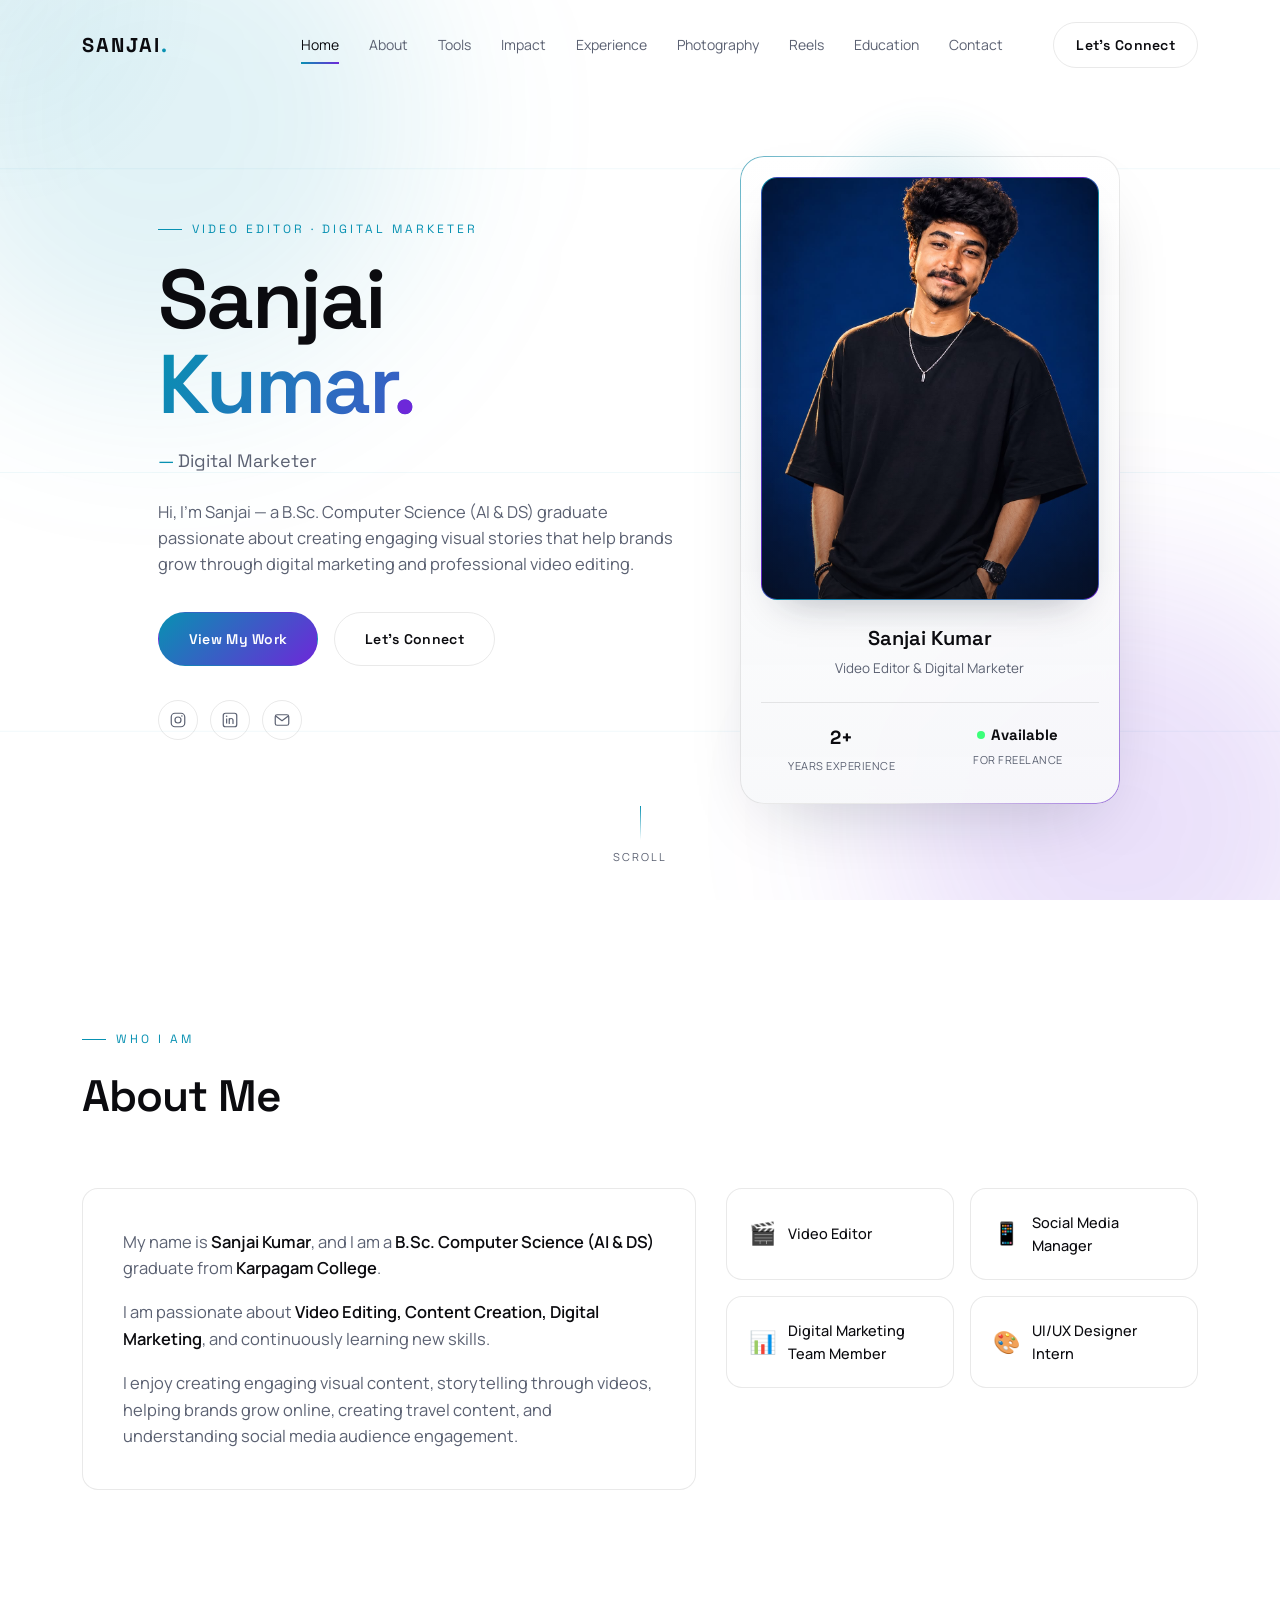
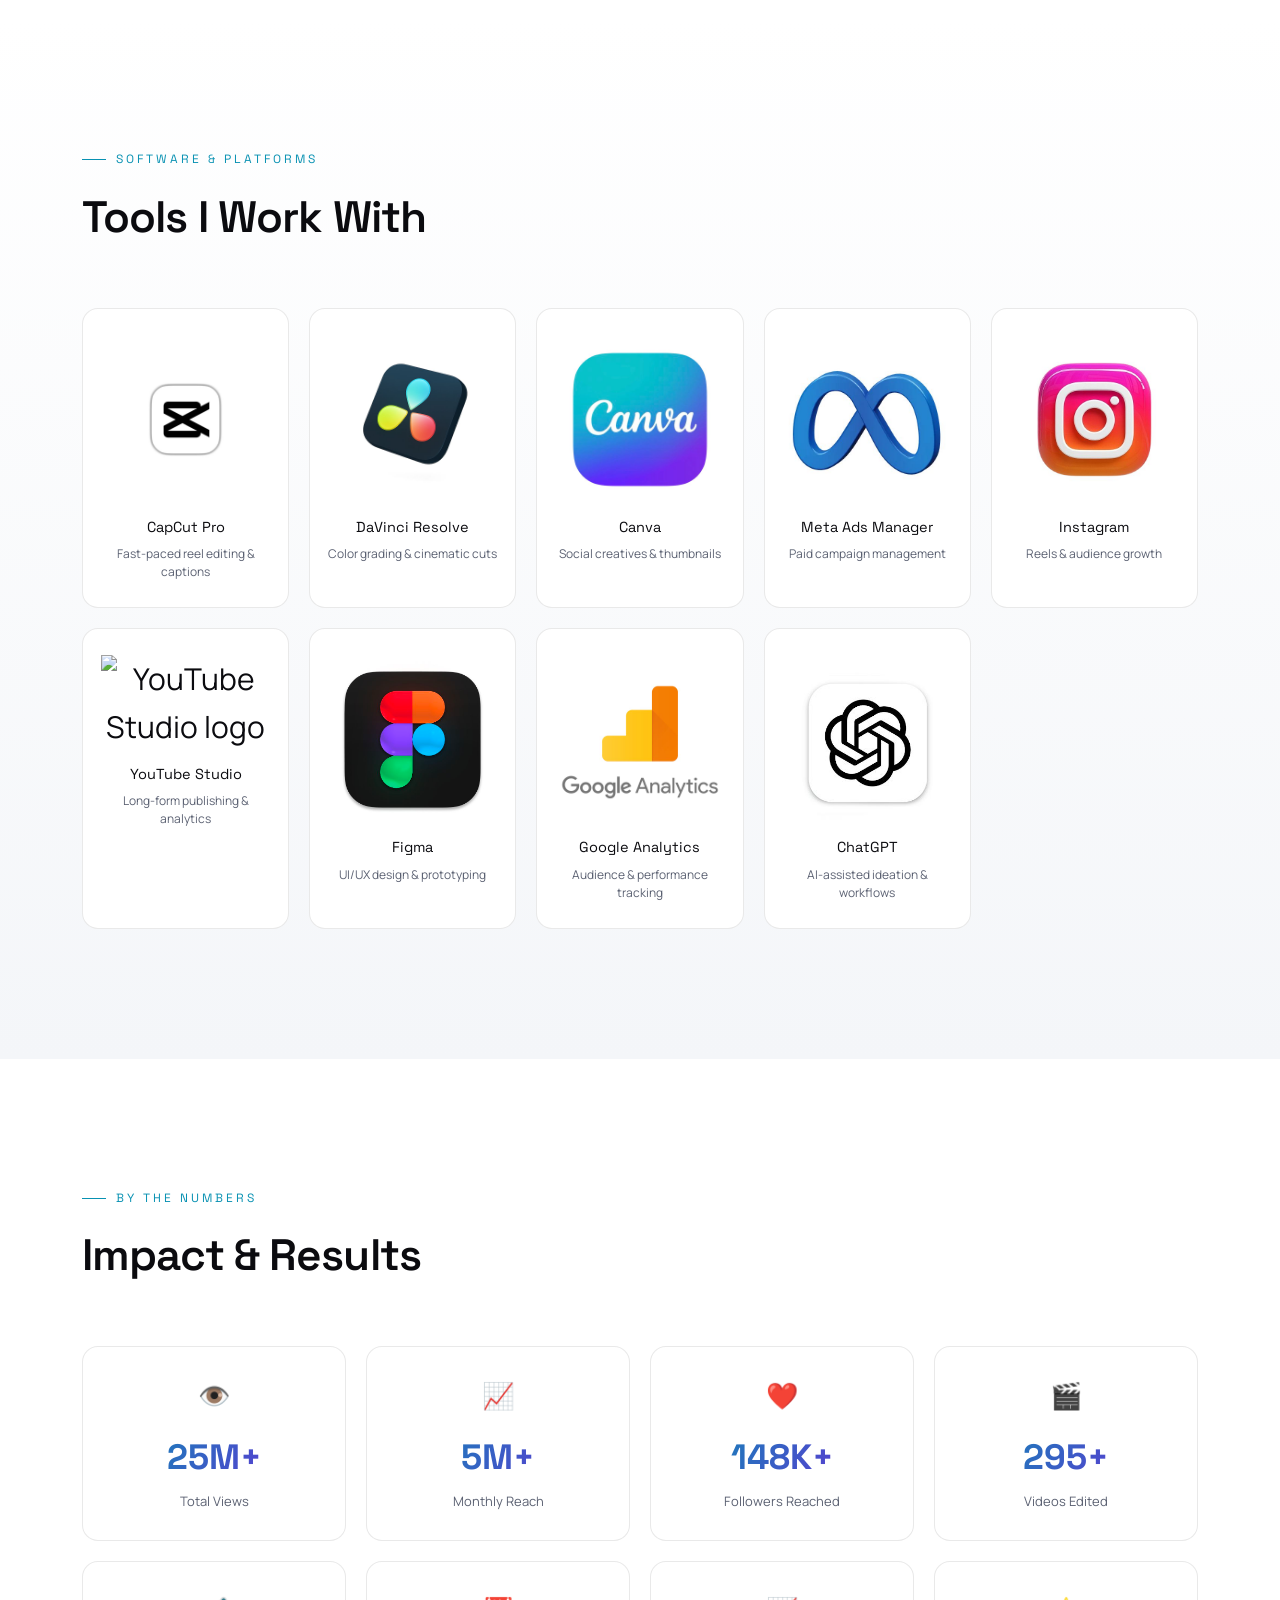
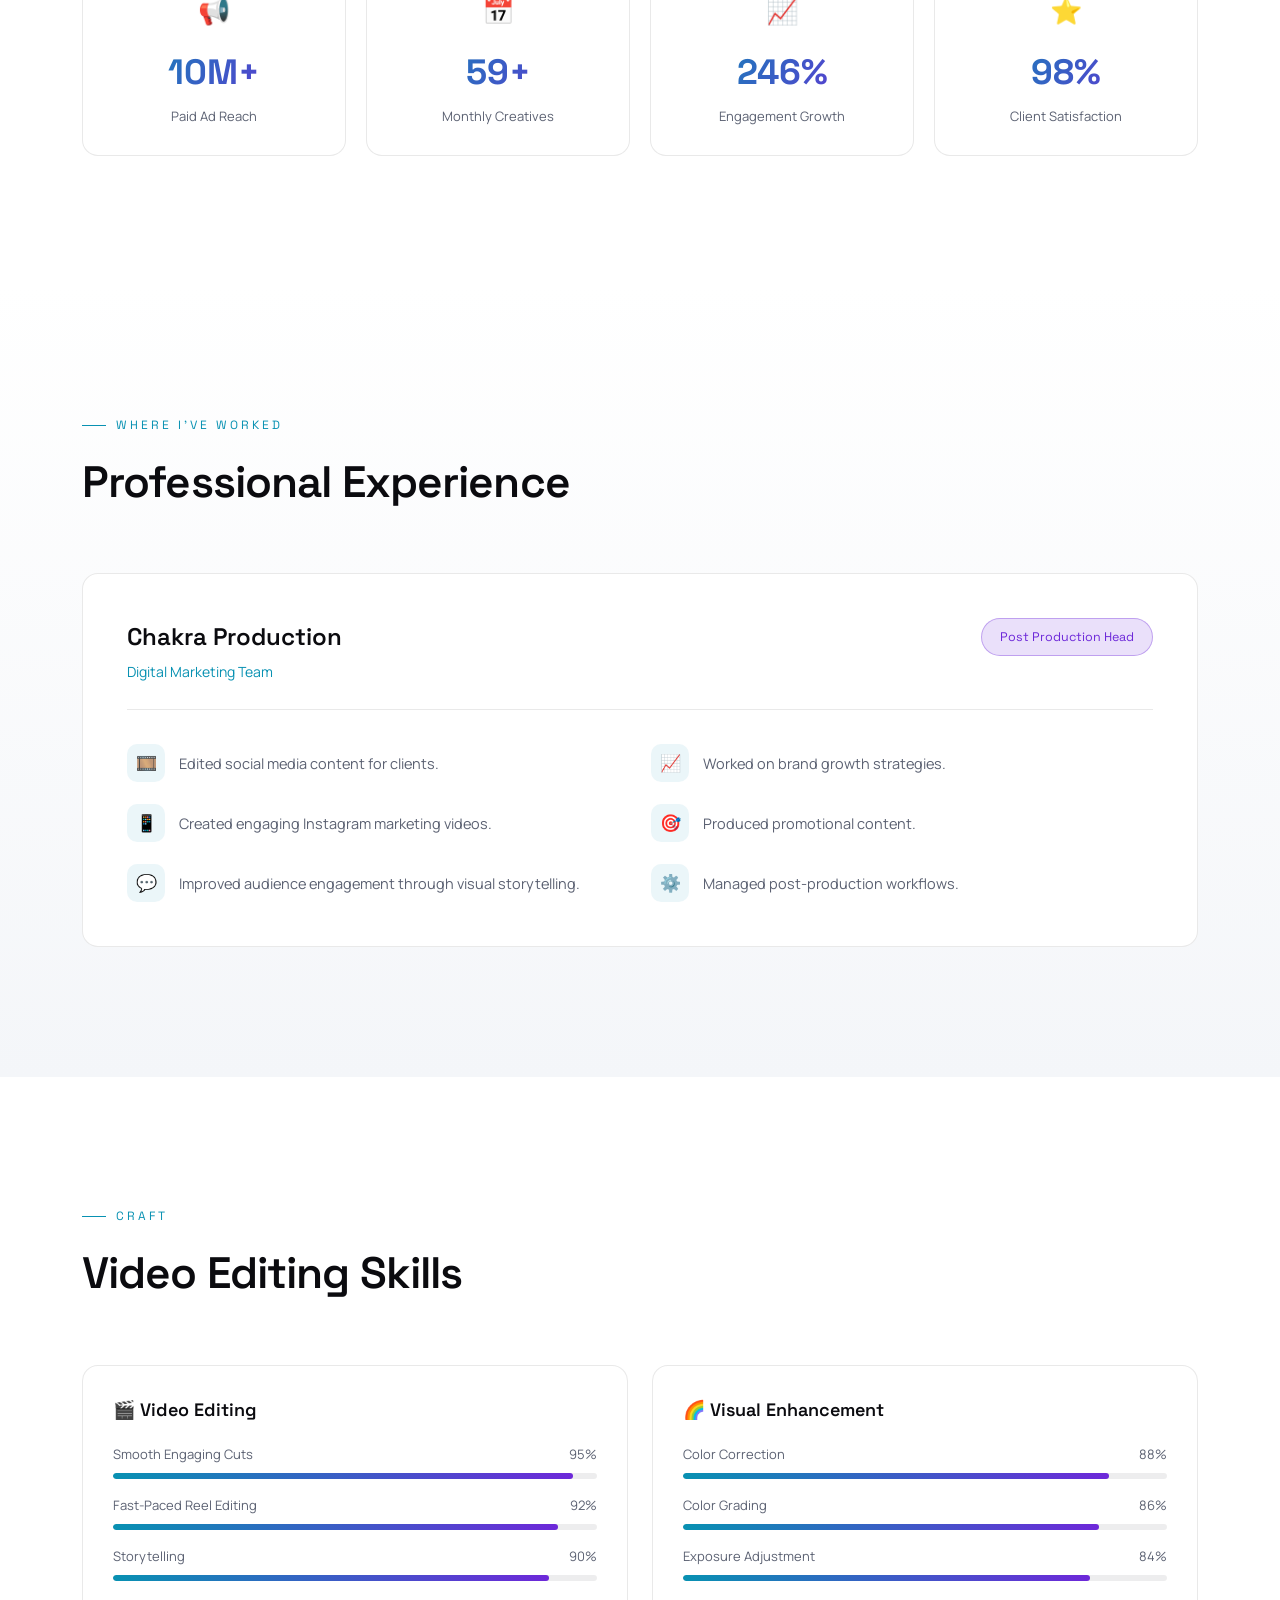
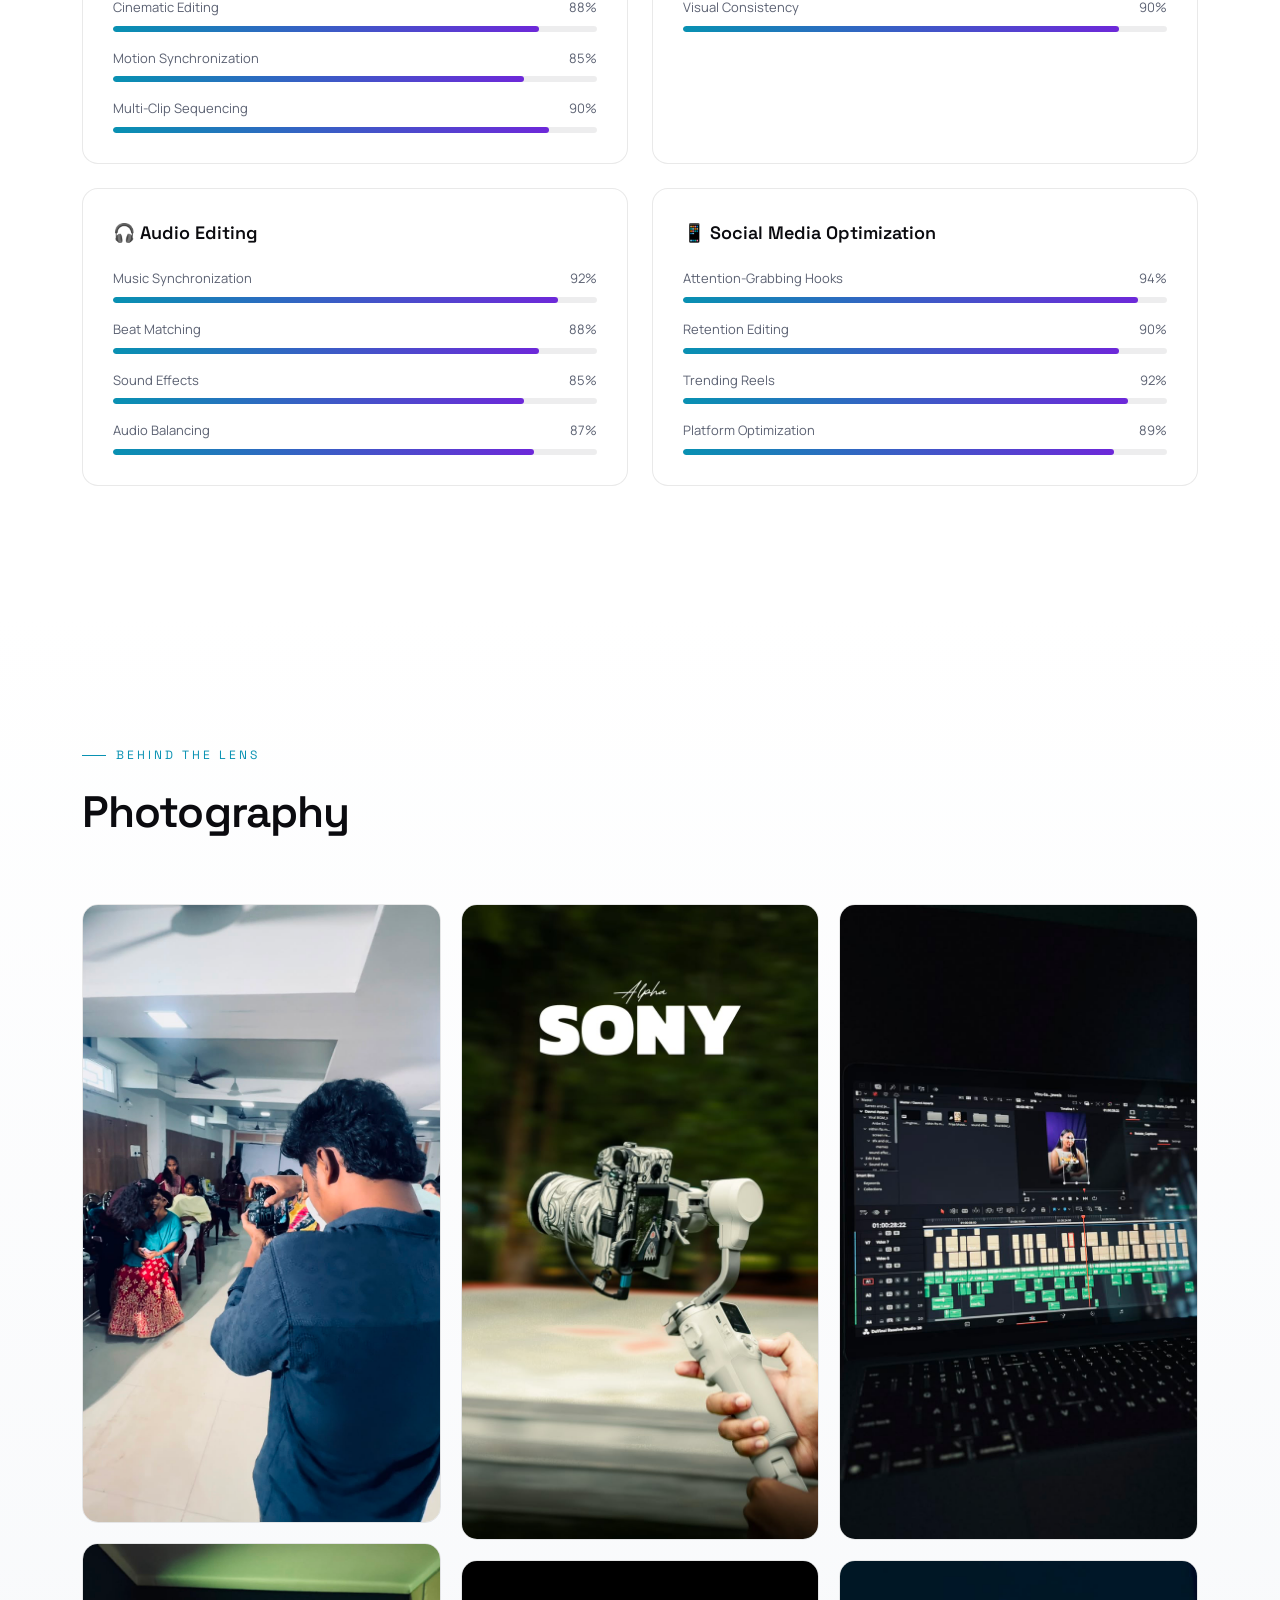
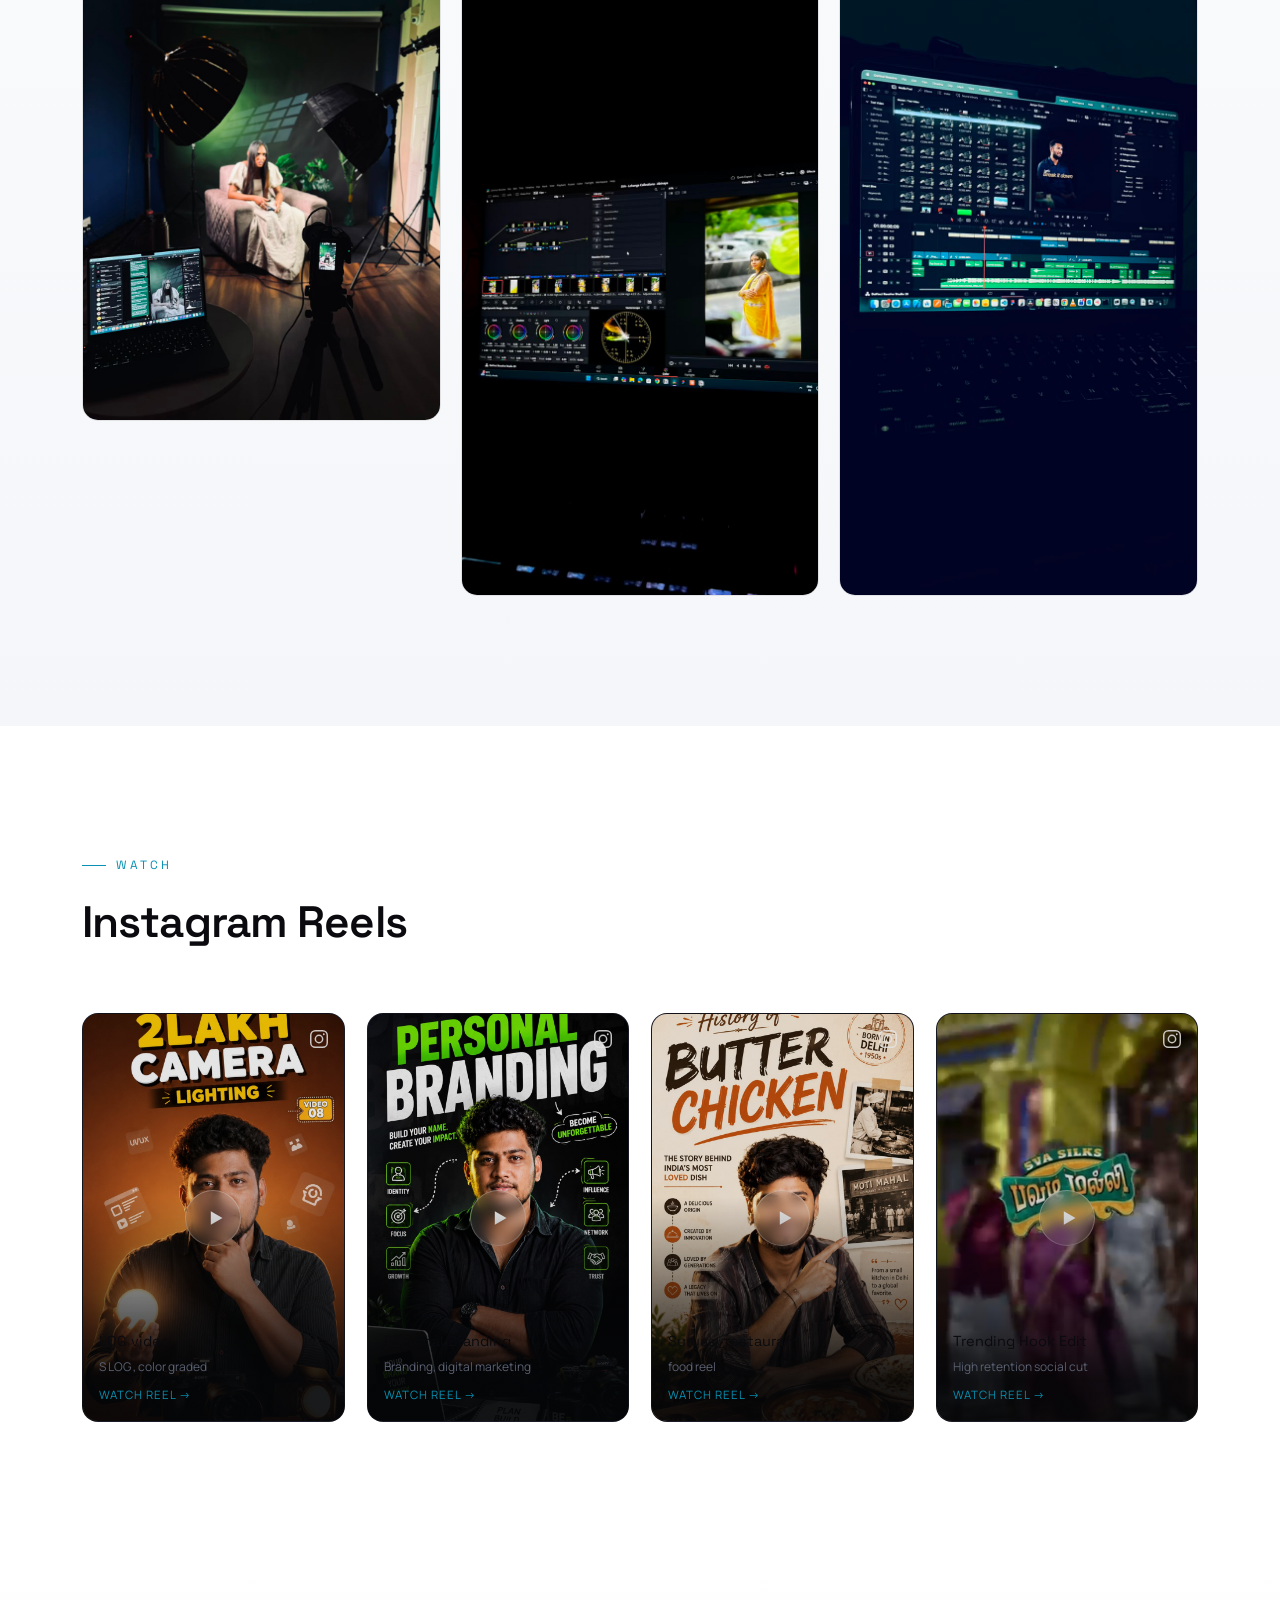
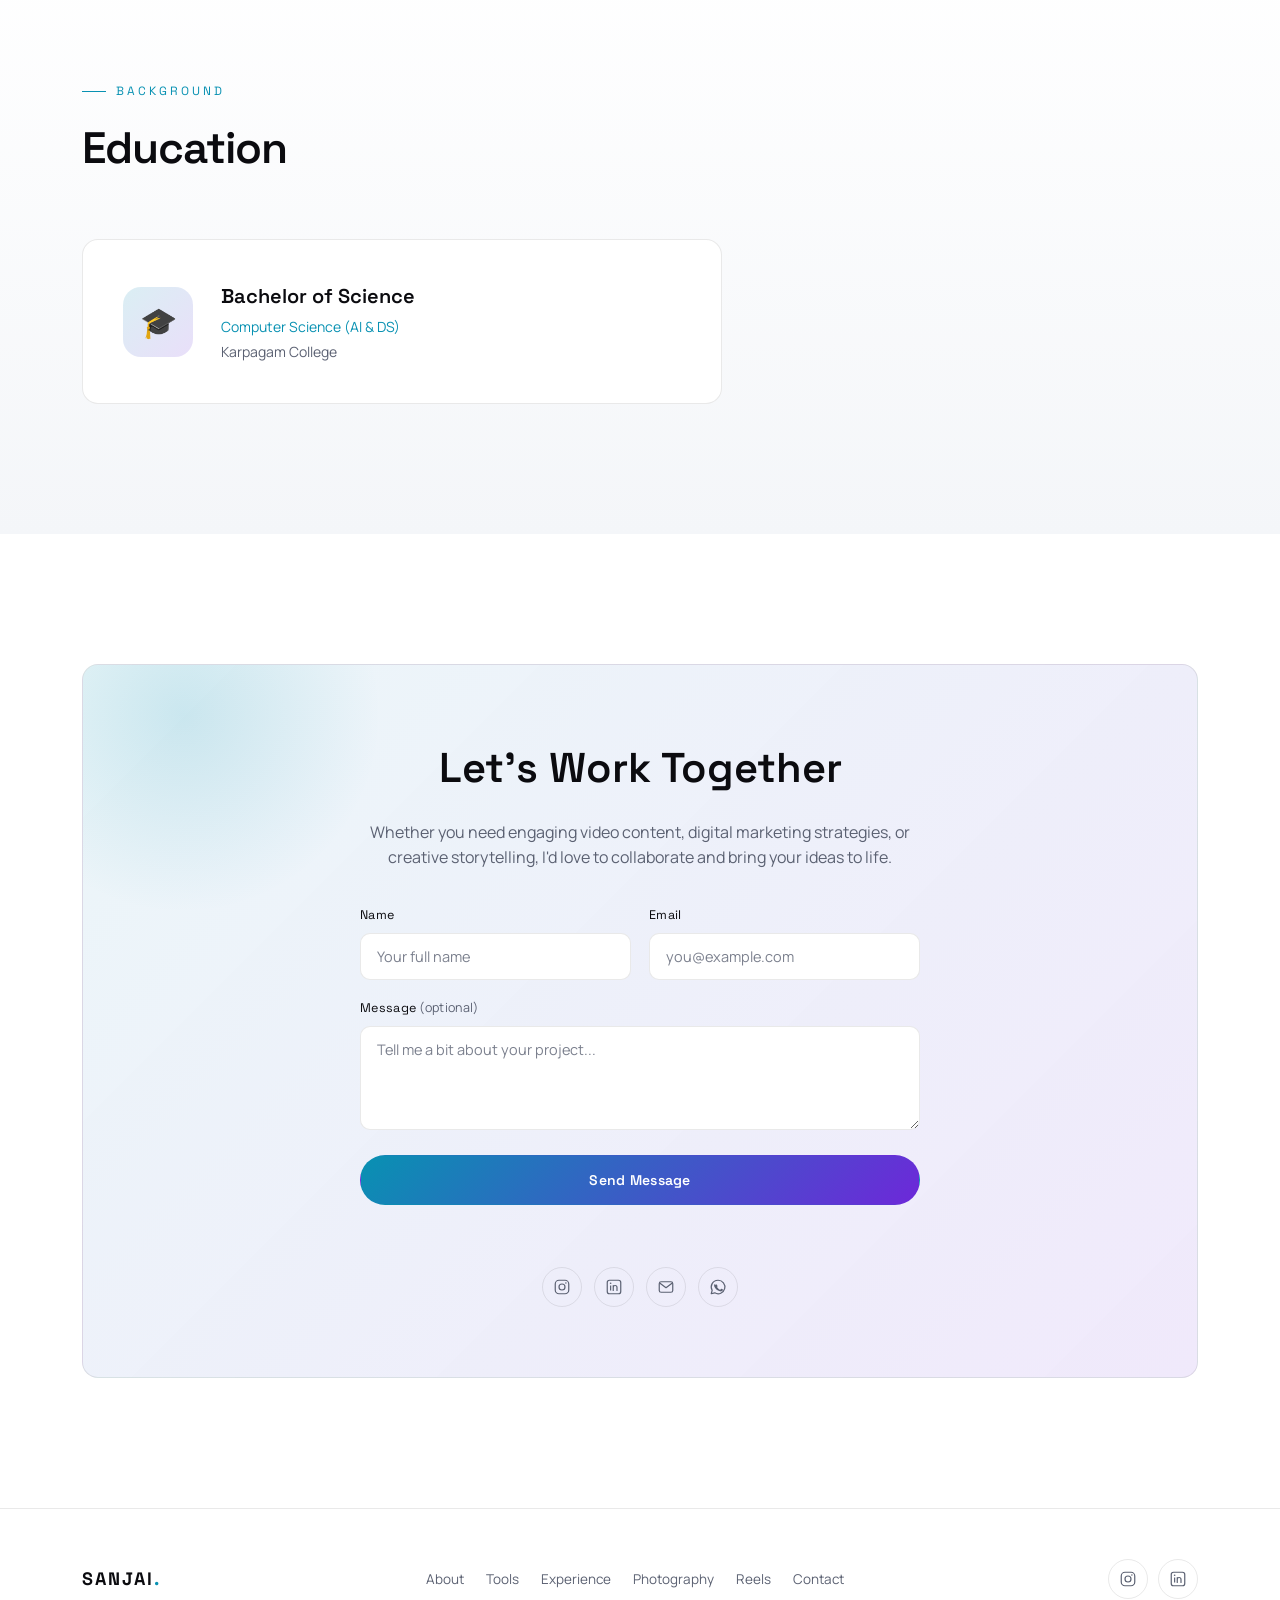
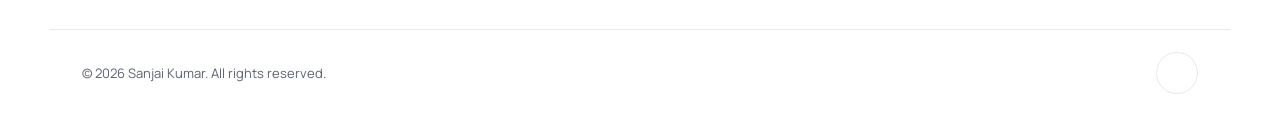
==== Sanjai_portfolio-master/index.html @ 065db28d "Add project files" ====
<!DOCTYPE html>
<html lang="en">
<head>
<meta charset="UTF-8" />
<meta name="viewport" content="width=device-width, initial-scale=1.0" />
<title>Sanjai Kumar — Video Editor &amp; Digital Marketer</title>
<meta name="description" content="Sanjai Kumar — Video Editor, Digital Marketer &amp; Content Creator. Cinematic edits, brand growth, and storytelling that performs." />

<!-- Fonts -->
<link rel="preconnect" href="https://fonts.googleapis.com">
<link rel="preconnect" href="https://fonts.gstatic.com" crossorigin>
<link href="https://fonts.googleapis.com/css2?family=Space+Grotesk:wght@400;500;600;700&family=Manrope:wght@300;400;500;600;700;800&display=swap" rel="stylesheet">

<link rel="stylesheet" href="style.css" />
</head>
<body>

<!-- Cursor glow (desktop only, css handles hiding on touch) -->
<div class="cursor-glow" id="cursorGlow" aria-hidden="true"></div>

<!-- ============ NAVBAR ============ -->
<header class="navbar" id="navbar">
  <div class="navbar__inner">
    <a href="#hero" class="navbar__logo">SANJAI<span class="dot">.</span></a>

    <nav class="navbar__links" id="navLinks">
      <a href="#hero" class="nav-link active-link">Home</a>
      <a href="#about" class="nav-link">About</a>
      <a href="#tools" class="nav-link">Tools</a>
      <a href="#impact" class="nav-link">Impact</a>
      <a href="#experience" class="nav-link">Experience</a>
      <a href="#photography" class="nav-link">Photography</a>
      <a href="#reels" class="nav-link">Reels</a>
      <a href="#education" class="nav-link">Education</a>
      <a href="#contact" class="nav-link">Contact</a>
    </nav>

    <a href="#contact" class="btn btn--ghost navbar__cta">Let's Connect</a>

    <button class="hamburger" id="hamburger" aria-label="Toggle menu" aria-expanded="false">
      <span></span><span></span><span></span>
    </button>
  </div>

  <!-- Mobile menu -->
  <div class="mobile-menu" id="mobileMenu">
    <a href="#hero" class="mobile-link">Home</a>
    <a href="#about" class="mobile-link">About</a>
    <a href="#tools" class="mobile-link">Tools</a>
    <a href="#impact" class="mobile-link">Impact</a>
    <a href="#experience" class="mobile-link">Experience</a>
    <a href="#photography" class="mobile-link">Photography</a>
    <a href="#reels" class="mobile-link">Reels</a>
    <a href="#education" class="mobile-link">Education</a>
    <a href="#contact" class="mobile-link">Contact</a>
  </div>
</header>

<main>

  <!-- ============ HERO ============ -->
  <section class="hero" id="hero">
    <div class="hero__bg" aria-hidden="true">
      <svg class="hero__lines" viewBox="0 0 1200 800" preserveAspectRatio="none">
        <line x1="0" y1="150" x2="1200" y2="150" class="scan-line l1"/>
        <line x1="0" y1="420" x2="1200" y2="420" class="scan-line l2"/>
        <line x1="0" y1="650" x2="1200" y2="650" class="scan-line l3"/>
      </svg>
      <div class="hero__glow hero__glow--a"></div>
      <div class="hero__glow hero__glow--b"></div>
    </div>

    <div class="hero__inner">
      <div class="hero__content" data-reveal="left">
        <p class="eyebrow">Video Editor · Digital Marketer</p>
        <h1 class="hero__title">
          <span class="line">Sanjai</span>
          <span class="line">Kumar<span class="accent-dot">.</span></span>
        </h1>

        <div class="hero__roles" id="roleTicker" aria-live="polite">
          <span class="role-item is-active">Video Editor</span>
          <span class="role-item">Digital Marketer</span>
          <span class="role-item">Content Creator</span>
          <span class="role-item">Social Media Manager</span>
        </div>

        <p class="hero__desc">
          Hi, I'm Sanjai — a B.Sc. Computer Science (AI &amp; DS) graduate passionate about
          creating engaging visual stories that help brands grow through digital marketing
          and professional video editing.
        </p>

        <div class="hero__actions">
          <a href="#photography" class="btn btn--primary">
            <span>View My Work</span>
          </a>
          <a href="#contact" class="btn btn--secondary">Let's Connect</a>
        </div>

        <div class="hero__socials">
          <a href="https://instagram.com/" target="_blank" rel="noopener" aria-label="Instagram" class="social-icon">
            <svg viewBox="0 0 24 24" fill="none"><rect x="3" y="3" width="18" height="18" rx="5" stroke="currentColor" stroke-width="1.6"/><circle cx="12" cy="12" r="4" stroke="currentColor" stroke-width="1.6"/><circle cx="17.2" cy="6.8" r="1" fill="currentColor"/></svg>
          </a>
          <a href="https://linkedin.com/" target="_blank" rel="noopener" aria-label="LinkedIn" class="social-icon">
            <svg viewBox="0 0 24 24" fill="none"><rect x="3" y="3" width="18" height="18" rx="3" stroke="currentColor" stroke-width="1.6"/><line x1="7.5" y1="10" x2="7.5" y2="16.5" stroke="currentColor" stroke-width="1.6"/><circle cx="7.5" cy="7" r="1.1" fill="currentColor"/><path d="M11 16.5V10M11 12.7c0-1.5 1-2.7 2.5-2.7s2.5 1.2 2.5 2.7v3.8" stroke="currentColor" stroke-width="1.6" stroke-linecap="round"/></svg>
          </a>
          <a href="mailto:hello@sanjaikumar.com" aria-label="Email" class="social-icon">
            <svg viewBox="0 0 24 24" fill="none"><rect x="3" y="5" width="18" height="14" rx="2.5" stroke="currentColor" stroke-width="1.6"/><path d="M4 7l8 6 8-6" stroke="currentColor" stroke-width="1.6" stroke-linecap="round" stroke-linejoin="round"/></svg>
          </a>
        </div>
      </div>

      <div class="hero__card" data-reveal="right">
        <div class="profile-card">
          <div class="profile-card__glow"></div>
          <div class="profile-card__photo">
            <img src="assets/images/hero.jpeg" alt="Sanjai Kumar" onerror="this.style.display='none'; this.parentElement.classList.add('img-fallback')">
          </div>
          <h3 class="profile-card__name">Sanjai Kumar</h3>
          <p class="profile-card__role">Video Editor &amp; Digital Marketer</p>

          <div class="profile-card__stats">
            <div class="stat">
              <span class="stat__value">2+</span>
              <span class="stat__label">Years Experience</span>
            </div>
            <div class="stat">
              <span class="stat__value stat--live">
                <span class="live-dot"></span>Available
              </span>
              <span class="stat__label">For Freelance</span>
            </div>
          </div>

          
        </div>
      </div>
    </div>

    <a href="#about" class="scroll-cue" aria-label="Scroll to About">
      <span class="scroll-cue__line"></span>
      <span class="scroll-cue__text">Scroll</span>
    </a>
  </section>

  <!-- ============ ABOUT ============ -->
  <section class="section" id="about">
    <div class="section__inner">
      <p class="eyebrow" data-reveal="up">Who I Am</p>
      <h2 class="section__title" data-reveal="up">About Me</h2>

      <div class="about__grid">
        <div class="about__main card" data-reveal="up">
          <p>
            My name is <strong>Sanjai Kumar</strong>, and I am a
            <strong>B.Sc. Computer Science (AI &amp; DS)</strong> graduate from
            <strong>Karpagam College</strong>.
          </p>
          <p>
            I am passionate about <strong>Video Editing, Content Creation, Digital Marketing</strong>,
            and continuously learning new skills.
          </p>
          <p>
            I enjoy creating engaging visual content, storytelling through videos, helping
            brands grow online, creating travel content, and understanding social media
            audience engagement.
          </p>
        </div>

        <div class="about__roles">
          <div class="role-card card" data-reveal="up" style="--d:0s">
            <span class="role-card__icon">🎬</span>
            <span>Video Editor</span>
          </div>
          <div class="role-card card" data-reveal="up" style="--d:0.08s">
            <span class="role-card__icon">📱</span>
            <span>Social Media Manager</span>
          </div>
          <div class="role-card card" data-reveal="up" style="--d:0.16s">
            <span class="role-card__icon">📊</span>
            <span>Digital Marketing Team Member</span>
          </div>
          <div class="role-card card" data-reveal="up" style="--d:0.24s">
            <span class="role-card__icon">🎨</span>
            <span>UI/UX Designer Intern</span>
          </div>
        </div>
      </div>
    </div>
  </section>

  <!-- ============ TOOLS & PLATFORMS ============ -->
  <section class="section section--alt" id="tools">
    <div class="section__inner">
      <p class="eyebrow" data-reveal="up">Software &amp; Platforms</p>
      <h2 class="section__title" data-reveal="up">Tools I Work With</h2>

      <div class="tools-grid" id="toolsGrid">
        <!-- populated by JS -->
      </div>
    </div>
  </section>

  <!-- ============ IMPACT & RESULTS ============ -->
  <section class="section" id="impact">
    <div class="section__inner">
      <p class="eyebrow" data-reveal="up">By The Numbers</p>
      <h2 class="section__title" data-reveal="up">Impact &amp; Results</h2>

      <div class="impact-grid" id="impactGrid">
        <!-- populated by JS -->
      </div>
    </div>
  </section>

  <!-- ============ EXPERIENCE ============ -->
  <section class="section section--alt" id="experience">
    <div class="section__inner">
      <p class="eyebrow" data-reveal="up">Where I've Worked</p>
      <h2 class="section__title" data-reveal="up">Professional Experience</h2>

      <div class="experience-card card" data-reveal="up">
        <div class="experience-card__head">
          <div>
            <h3>Chakra Production</h3>
            <p class="experience-card__sub">Digital Marketing Team</p>
          </div>
          <span class="experience-card__badge">Post Production Head</span>
        </div>

        <div class="experience-card__grid">
          <div class="resp-item">
            <span class="resp-item__icon">🎞️</span>
            <p>Edited social media content for clients.</p>
          </div>
          <div class="resp-item">
            <span class="resp-item__icon">📈</span>
            <p>Worked on brand growth strategies.</p>
          </div>
          <div class="resp-item">
            <span class="resp-item__icon">📱</span>
            <p>Created engaging Instagram marketing videos.</p>
          </div>
          <div class="resp-item">
            <span class="resp-item__icon">🎯</span>
            <p>Produced promotional content.</p>
          </div>
          <div class="resp-item">
            <span class="resp-item__icon">💬</span>
            <p>Improved audience engagement through visual storytelling.</p>
          </div>
          <div class="resp-item">
            <span class="resp-item__icon">⚙️</span>
            <p>Managed post-production workflows.</p>
          </div>
        </div>
      </div>
    </div>
  </section>

  <!-- ============ VIDEO EDITING SKILLS ============ -->
  <section class="section" id="skills">
    <div class="section__inner">
      <p class="eyebrow" data-reveal="up">Craft</p>
      <h2 class="section__title" data-reveal="up">Video Editing Skills</h2>

      <div class="skills-grid" id="skillsGrid">
        <!-- populated by JS -->
      </div>
    </div>
  </section>

  <!-- ============ PHOTOGRAPHY ============ -->
  <section class="section section--alt" id="photography">
    <div class="section__inner">
      <p class="eyebrow" data-reveal="up">Behind The Lens</p>
      <h2 class="section__title" data-reveal="up">Photography</h2>

      <div class="gallery" id="gallery">
        <!-- populated by JS -->
      </div>
    </div>
  </section>

  <!-- Lightbox -->
  <div class="lightbox" id="lightbox">
    <button class="lightbox__close" id="lightboxClose" aria-label="Close">&times;</button>
    <img src="" alt="" id="lightboxImg" />
    <div class="lightbox__caption" id="lightboxCaption"></div>
  </div>

  <!-- ============ INSTAGRAM REELS ============ -->
  <section class="section" id="reels">
    <div class="section__inner">
      <p class="eyebrow" data-reveal="up">Watch</p>
      <h2 class="section__title" data-reveal="up">Instagram Reels</h2>

      <div class="reels-grid" id="reelsGrid">
        <!-- populated by JS -->
      </div>
    </div>
  </section>

  <!-- ============ EDUCATION ============ -->
  <section class="section section--alt" id="education">
    <div class="section__inner">
      <p class="eyebrow" data-reveal="up">Background</p>
      <h2 class="section__title" data-reveal="up">Education</h2>

      <div class="education-card card" data-reveal="up">
        <div class="education-card__icon">🎓</div>
        <div>
          <h3>Bachelor of Science</h3>
          <p class="education-card__field">Computer Science (AI &amp; DS)</p>
          <p class="education-card__school">Karpagam College</p>
        </div>
      </div>
    </div>
  </section>

  <!-- ============ CTA ============ -->
  <section class="section" id="contact">
    <div class="section__inner">
      <div class="cta card" data-reveal="up">
        <h2 class="cta__title">Let's Work Together</h2>
        <p class="cta__text">
          Whether you need engaging video content, digital marketing strategies, or
          creative storytelling, I'd love to collaborate and bring your ideas to life.
        </p>

        <form class="contact-form" id="contactForm" novalidate>
          <div class="form-row">
            <div class="form-field">
              <label for="cfName">Name</label>
              <input type="text" id="cfName" name="name" placeholder="Your full name" autocomplete="name" required>
            </div>
            <div class="form-field">
              <label for="cfEmail">Email</label>
              <input type="email" id="cfEmail" name="email" placeholder="you@example.com" autocomplete="email" required>
            </div>
          </div>
          <div class="form-field">
            <label for="cfMessage">Message <span>(optional)</span></label>
            <textarea id="cfMessage" name="message" rows="4" placeholder="Tell me a bit about your project..."></textarea>
          </div>
          <button type="submit" class="btn btn--primary form-submit">Send Message</button>
          <p class="form-note" id="formNote" role="status" aria-live="polite"></p>
        </form>

        <div class="cta__socials">
          <a href="https://instagram.com/" target="_blank" rel="noopener" class="social-icon">
            <svg viewBox="0 0 24 24" fill="none"><rect x="3" y="3" width="18" height="18" rx="5" stroke="currentColor" stroke-width="1.6"/><circle cx="12" cy="12" r="4" stroke="currentColor" stroke-width="1.6"/><circle cx="17.2" cy="6.8" r="1" fill="currentColor"/></svg>
          </a>
          <a href="https://linkedin.com/" target="_blank" rel="noopener" class="social-icon">
            <svg viewBox="0 0 24 24" fill="none"><rect x="3" y="3" width="18" height="18" rx="3" stroke="currentColor" stroke-width="1.6"/><line x1="7.5" y1="10" x2="7.5" y2="16.5" stroke="currentColor" stroke-width="1.6"/><circle cx="7.5" cy="7" r="1.1" fill="currentColor"/><path d="M11 16.5V10M11 12.7c0-1.5 1-2.7 2.5-2.7s2.5 1.2 2.5 2.7v3.8" stroke="currentColor" stroke-width="1.6" stroke-linecap="round"/></svg>
          </a>
          <a href="mailto:hello@sanjaikumar.com" class="social-icon">
            <svg viewBox="0 0 24 24" fill="none"><rect x="3" y="5" width="18" height="14" rx="2.5" stroke="currentColor" stroke-width="1.6"/><path d="M4 7l8 6 8-6" stroke="currentColor" stroke-width="1.6" stroke-linecap="round" stroke-linejoin="round"/></svg>
          </a>
          <a href="https://wa.me/910000000000" target="_blank" rel="noopener" class="social-icon" aria-label="WhatsApp">
            <svg viewBox="0 0 24 24" fill="none"><path d="M12 3a9 9 0 0 0-7.8 13.5L3 21l4.7-1.2A9 9 0 1 0 12 3Z" stroke="currentColor" stroke-width="1.6" stroke-linejoin="round"/><path d="M8.5 9.3c.2-.6.6-.6 1-.6h.5c.2 0 .4 0 .6.4.2.5.7 1.6.7 1.8.1.1.1.3 0 .4-.1.2-.2.3-.3.4-.2.2-.3.3-.1.6.2.3.8 1.2 1.7 1.9 1.1.9 1.9 1.2 2.2 1.3.2.1.4.1.5-.1.2-.2.6-.7.8-.9.2-.2.3-.2.5-.1l1.5.7c.2.1.4.2.4.3.1.3.1.9-.2 1.3-.3.5-1.3 1-1.9 1.1-.5.1-1.1.1-1.9-.1-.4-.1-1-.3-1.7-.6-3-1.3-4.9-4.3-5-4.5-.1-.2-1-1.4-1-2.6 0-1.2.6-1.8.9-2.1Z" fill="currentColor"/></svg>
          </a>
        </div>
      </div>
    </div>
  </section>

</main>

<!-- ============ FOOTER ============ -->
<footer class="footer">
  <div class="footer__inner">
    <a href="#hero" class="footer__logo">SANJAI<span class="dot">.</span></a>

    <nav class="footer__nav">
      <a href="#about">About</a>
      <a href="#tools">Tools</a>
      <a href="#experience">Experience</a>
      <a href="#photography">Photography</a>
      <a href="#reels">Reels</a>
      <a href="#contact">Contact</a>
    </nav>

    <div class="footer__socials">
      <a href="https://instagram.com/" target="_blank" rel="noopener" aria-label="Instagram" class="social-icon">
        <svg viewBox="0 0 24 24" fill="none"><rect x="3" y="3" width="18" height="18" rx="5" stroke="currentColor" stroke-width="1.6"/><circle cx="12" cy="12" r="4" stroke="currentColor" stroke-width="1.6"/><circle cx="17.2" cy="6.8" r="1" fill="currentColor"/></svg>
      </a>
      <a href="https://linkedin.com/" target="_blank" rel="noopener" aria-label="LinkedIn" class="social-icon">
        <svg viewBox="0 0 24 24" fill="none"><rect x="3" y="3" width="18" height="18" rx="3" stroke="currentColor" stroke-width="1.6"/><line x1="7.5" y1="10" x2="7.5" y2="16.5" stroke="currentColor" stroke-width="1.6"/><circle cx="7.5" cy="7" r="1.1" fill="currentColor"/><path d="M11 16.5V10M11 12.7c0-1.5 1-2.7 2.5-2.7s2.5 1.2 2.5 2.7v3.8" stroke="currentColor" stroke-width="1.6" stroke-linecap="round"/></svg>
      </a>
    </div>
  </div>
  <div class="footer__bottom">
    <p>&copy; <span id="year"></span> Sanjai Kumar. All rights reserved.</p>
    <button class="back-to-top" id="backToTop" aria-label="Back to top">
      <svg viewBox="0 0 24 24" fill="none"><path d="M12 19V5M5 12l7-7 7 7" stroke="currentColor" stroke-width="2" stroke-linecap="round" stroke-linejoin="round"/></svg>
    </button>
  </div>
</footer>

<script src="script.js"></script>
</body>
</html>
---- Sanjai_portfolio-master/style.css ----
/* ==========================================================================
   SANJAI KUMAR — PORTFOLIO STYLES
   Theme tokens -> Base -> Layout -> Components -> Sections -> Animations -> Responsive
   ========================================================================== */

/* ---------- TOKENS ---------- */
:root{
  --bg: #FFFFFF;
  --bg-2: #F4F6F9;
  --card: #FFFFFF;
  --text: #0B0B0F;
  --text-soft: #5B6172;
  --accent: #0891B2;
  --accent-2: #6D28D9;
  --border: rgba(11, 11, 15, 0.09);
  --border-hover: rgba(8, 145, 178, 0.4);

  --font-display: "Space Grotesk", "Manrope", sans-serif;
  --font-body: "Manrope", sans-serif;

  --radius-s: 10px;
  --radius-m: 16px;
  --radius-l: 24px;

  --shadow-card: 0 20px 50px -20px rgba(15,23,42,0.18);
  --ease: cubic-bezier(.16,.84,.44,1);

  --container: 1180px;
}

@media (prefers-reduced-motion: reduce){
  *{ animation-duration: 0.001ms !important; animation-iteration-count: 1 !important; transition-duration: 0.001ms !important; scroll-behavior: auto !important; }
}

/* ---------- RESET / BASE ---------- */
*, *::before, *::after{ box-sizing: border-box; }
html{ scroll-behavior: smooth; }
body{
  margin:0;
  background: var(--bg);
  color: var(--text);
  font-family: var(--font-body);
  font-size: 16px;
  line-height: 1.6;
  -webkit-font-smoothing: antialiased;
  overflow-x: hidden;
}
img{ max-width:100%; display:block; }
a{ color:inherit; text-decoration:none; }
ul{ list-style:none; margin:0; padding:0; }
button{ font-family:inherit; cursor:pointer; }
h1,h2,h3,h4{ font-family: var(--font-display); margin:0; font-weight:600; }
p{ margin:0; }

:focus-visible{
  outline: 2px solid var(--accent);
  outline-offset: 3px;
  border-radius: 4px;
}

::selection{ background: var(--accent-2); color:#fff; }

/* Scrollbar */
::-webkit-scrollbar{ width:10px; }
::-webkit-scrollbar-track{ background: var(--bg); }
::-webkit-scrollbar-thumb{ background: linear-gradient(var(--accent), var(--accent-2)); border-radius: 10px; }

/* ---------- CURSOR GLOW ---------- */
.cursor-glow{
  position: fixed;
  top:0; left:0;
  width: 420px; height: 420px;
  border-radius: 50%;
  pointer-events: none;
  background: radial-gradient(circle, rgba(8,145,178,0.06), transparent 70%);
  transform: translate(-50%,-50%);
  z-index: 2;
  transition: opacity .3s;
  will-change: transform;
}
@media (hover:none){ .cursor-glow{ display:none; } }

/* ---------- SHARED LAYOUT ---------- */
.section{ position: relative; padding: 130px 0; }
.section--alt{ background: linear-gradient(180deg, var(--bg) 0%, var(--bg-2) 100%); }
.section__inner{ max-width: var(--container); margin: 0 auto; padding: 0 32px; }

.eyebrow{
  font-family: var(--font-display);
  text-transform: uppercase;
  letter-spacing: 3px;
  font-size: 12px;
  color: var(--accent);
  margin: 0 0 12px;
  display:flex;
  align-items:center;
  gap: 10px;
}
.eyebrow::before{
  content:"";
  width: 24px; height: 1px;
  background: var(--accent);
  display:inline-block;
}

.section__title{
  font-size: clamp(2rem, 4vw, 2.75rem);
  margin: 0 0 56px;
  letter-spacing: -0.02em;
}

.card{
  background: var(--card);
  border: 1px solid var(--border);
  border-radius: var(--radius-m);
  transition: transform .4s var(--ease), border-color .4s var(--ease), box-shadow .4s var(--ease);
}
.card:hover{
  transform: translateY(-6px);
  border-color: var(--border-hover);
  box-shadow: var(--shadow-card);
}

/* Buttons */
.btn{
  display:inline-flex;
  align-items:center;
  justify-content:center;
  gap:8px;
  padding: 15px 30px;
  border-radius: 100px;
  font-family: var(--font-display);
  font-size: 14px;
  font-weight: 600;
  letter-spacing: 0.02em;
  position: relative;
  overflow: hidden;
  transition: transform .35s var(--ease), box-shadow .35s var(--ease);
  isolation: isolate;
  border: 1px solid transparent;
  white-space: nowrap;
}
.btn--primary{
  background: linear-gradient(135deg, var(--accent), var(--accent-2));
  color: #FFFFFF;
}
.btn--primary:hover{ transform: translateY(-3px); box-shadow: 0 14px 30px -10px rgba(8,145,178,.45); }
.btn--secondary{
  background: transparent;
  border-color: var(--border);
  color: var(--text);
}
.btn--secondary:hover{ border-color: var(--border-hover); transform: translateY(-3px); background: rgba(11,11,15,0.035); }
.btn--ghost{
  border: 1px solid var(--border);
  color: var(--text);
  padding: 11px 22px;
}
.btn--ghost:hover{ border-color: var(--border-hover); background: rgba(8,145,178,0.06); }

/* Ripple */
.btn::after{
  content:"";
  position:absolute;
  inset:0;
  background: radial-gradient(circle at var(--rx,50%) var(--ry,50%), rgba(11,11,15,.14), transparent 60%);
  opacity:0;
  transition: opacity .5s;
  z-index:-1;
}
.btn:active::after{ opacity: .5; transition: opacity 0s; }

.social-icon{
  width: 40px; height:40px;
  border-radius: 50%;
  display:flex; align-items:center; justify-content:center;
  border: 1px solid var(--border);
  color: var(--text-soft);
  transition: all .3s var(--ease);
}
.social-icon svg{ width:18px; height:18px; }
.social-icon:hover{
  color: var(--bg);
  background: var(--accent);
  border-color: var(--accent);
  transform: translateY(-3px);
}

/* ---------- NAVBAR ---------- */
.navbar{
  position: fixed;
  top:0; left:0; right:0;
  z-index: 100;
  padding: 22px 0;
  transition: padding .35s var(--ease), background .35s var(--ease), border-color .35s var(--ease);
  border-bottom: 1px solid transparent;
}
.navbar.scrolled{
  padding: 14px 0;
  background: rgba(255,255,255,0.78);
  backdrop-filter: blur(16px);
  -webkit-backdrop-filter: blur(16px);
  border-bottom-color: var(--border);
}
.navbar__inner{
  max-width: var(--container);
  margin: 0 auto;
  padding: 0 32px;
  display:flex;
  align-items:center;
  justify-content:space-between;
  gap: 20px;
}
.navbar__logo{
  font-family: var(--font-display);
  font-weight: 700;
  font-size: 20px;
  letter-spacing: 2px;
}
.navbar__logo .dot, .footer__logo .dot{ color: var(--accent); }

.navbar__links{ display:flex; gap: 30px; margin-left: auto; margin-right: 30px;}
.nav-link{
  position: relative;
  font-size: 14px;
  color: var(--text-soft);
  padding: 4px 0;
  transition: color .3s;
}
.nav-link::after{
  content:"";
  position:absolute;
  left:0; bottom:-4px;
  width:0; height:2px;
  background: linear-gradient(90deg, var(--accent), var(--accent-2));
  transition: width .35s var(--ease);
}
.nav-link:hover, .nav-link.active-link{ color: var(--text); }
.nav-link:hover::after, .nav-link.active-link::after{ width: 100%; }

.hamburger{
  display:none;
  flex-direction:column;
  gap:5px;
  background:none; border:none;
  padding: 6px;
  z-index: 110;
}
.hamburger span{
  width: 22px; height:2px; background: var(--text);
  transition: transform .3s var(--ease), opacity .3s var(--ease);
}
.hamburger.open span:nth-child(1){ transform: translateY(7px) rotate(45deg); }
.hamburger.open span:nth-child(2){ opacity:0; }
.hamburger.open span:nth-child(3){ transform: translateY(-7px) rotate(-45deg); }

.mobile-menu{
  position: fixed;
  top:0; right:0;
  height:100vh;
  width: min(78vw, 340px);
  background: var(--bg-2);
  border-left: 1px solid var(--border);
  display:flex;
  flex-direction:column;
  gap: 4px;
  padding: 100px 32px 40px;
  transform: translateX(100%);
  transition: transform .45s var(--ease);
  z-index: 105;
}
.mobile-menu.open{ transform: translateX(0); }
.mobile-link{ padding: 14px 0; border-bottom: 1px solid var(--border); color: var(--text-soft); font-size: 15px; }
.mobile-link:hover{ color: var(--accent); }

/* ---------- HERO ---------- */
.hero{
  position: relative;
  min-height: 100vh;
  display:flex;
  align-items:center;
  padding: 140px 0 80px;
  overflow: hidden;
}
.hero__bg{ position:absolute; inset:0; z-index:0; }
.hero__lines{ position:absolute; inset:0; width:100%; height:100%; opacity:.5; }
.scan-line{ stroke: rgba(8,145,178,0.12); stroke-width:1; }
.hero__glow{
  position:absolute; border-radius:50%; filter: blur(90px);
  animation: floatGlow 14s ease-in-out infinite;
}
.hero__glow--a{ width:520px; height:520px; background: rgba(8,145,178,0.12); top:-140px; left:-100px; }
.hero__glow--b{ width:480px; height:480px; background: rgba(109,40,217,0.14); bottom:-160px; right:-80px; animation-delay: -6s; }

@keyframes floatGlow{
  0%,100%{ transform: translate(0,0); }
  50%{ transform: translate(30px,-30px); }
}

.hero__inner{
  position: relative;
  z-index:1;
  max-width: var(--container);
  margin:0 auto;
  padding: 0 32px;
  display:grid;
  grid-template-columns: 1.15fr 0.85fr;
  gap: 60px;
  align-items:center;
}

.hero__title{
  font-size: clamp(3rem, 7vw, 5.2rem);
  line-height: 1.02;
  letter-spacing: -0.03em;
  margin: 18px 0 20px;
}
.hero__title .line{ display:block; }
.hero__title .line:last-child{
  background: linear-gradient(120deg, var(--accent), var(--accent-2));
  -webkit-background-clip:text;
  background-clip:text;
  color:transparent;
}
.accent-dot{ color: var(--accent-2); -webkit-text-fill-color: var(--accent-2); }

.hero__roles{
  height: 30px;
  overflow:hidden;
  position:relative;
  margin-bottom: 22px;
}
.role-item{
  position:absolute;
  inset:0;
  font-family: var(--font-display);
  font-size: 18px;
  color: var(--text-soft);
  opacity:0;
  transform: translateY(14px);
  transition: opacity .5s var(--ease), transform .5s var(--ease);
}
.role-item.is-active{ opacity:1; transform: translateY(0); }
.role-item::before{ content:"— "; color: var(--accent); }

.hero__desc{
  max-width: 520px;
  color: var(--text-soft);
  font-size: 16.5px;
  margin-bottom: 34px;
}

.hero__actions{ display:flex; gap:16px; flex-wrap:wrap; margin-bottom: 34px; }
.hero__socials{ display:flex; gap: 12px; }

/* Profile card */
.hero__card{ display:flex; justify-content:center; }
.profile-card{
  position: relative;
  width: 100%;
  max-width: 380px;
  background: linear-gradient(180deg, rgba(255,255,255,0.95), rgba(247,248,250,0.92));
  border: 1px solid var(--border);
  border-radius: var(--radius-l);
  padding: 20px 20px 28px;
  text-align:center;
  backdrop-filter: blur(10px);
  box-shadow: 0 30px 70px -30px rgba(15,23,42,0.22);
  transition: transform .5s var(--ease);
}
.profile-card:hover{ transform: translateY(-8px) rotate(-0.3deg); }
.profile-card::before{
  content:"";
  position:absolute; inset:-1px;
  border-radius: inherit;
  padding:1px;
  background: linear-gradient(120deg, var(--accent), transparent 30%, transparent 70%, var(--accent-2));
  -webkit-mask: linear-gradient(#000 0 0) content-box, linear-gradient(#000 0 0);
  -webkit-mask-composite: xor;
  mask-composite: exclude;
  opacity:.6;
  animation: borderSpin 8s linear infinite;
}
@keyframes borderSpin{
  0%{ filter:hue-rotate(0deg); }
  100%{ filter:hue-rotate(360deg); }
}
.profile-card__glow{
  position:absolute; top:-50px; left:50%; transform:translateX(-50%);
  width:240px; height:240px; border-radius:50%;
  background: radial-gradient(circle, rgba(8,145,178,0.18), transparent 70%);
  filter: blur(14px);
  z-index: 0;
}
.profile-card__photo{
  width: 100%;
  aspect-ratio: 4 / 5;
  border-radius: var(--radius-m);
  margin: 0 auto 22px;
  overflow:hidden;
  border: 1px solid var(--border);
  position: relative;
  background: linear-gradient(135deg, var(--accent), var(--accent-2));
  box-shadow: 0 20px 40px -22px rgba(15,23,42,0.35);
  z-index: 1;
}
.profile-card__photo img{ width:100%; height:100%; object-fit:cover; display:block; position:relative; z-index:0; }
.profile-card__photo::before{
  content:"";
  position:absolute; inset:0;
  background: linear-gradient(180deg, transparent 55%, rgba(11,11,15,0.45) 100%);
  pointer-events:none;
  z-index: 1;
}
.profile-card__photo.img-fallback::after{
  content:"SK";
  position:absolute; inset:0;
  display:flex; align-items:center; justify-content:center;
  font-family: var(--font-display);
  font-size: 56px; font-weight:700; color:#FFFFFF;
}
.profile-card__name{ font-size: 20px; margin-bottom:4px; }
.profile-card__role{ color: var(--text-soft); font-size: 13.5px; margin-bottom: 22px; }

.profile-card__stats{
  display:grid;
  grid-template-columns: 1fr 1fr;
  gap: 14px;
  padding-top: 20px;
  border-top: 1px solid var(--border);
}
.stat{ display:flex; flex-direction:column; gap:4px; }
.stat__value{ font-family: var(--font-display); font-size: 19px; font-weight:700; }
.stat__label{ font-size: 11px; color: var(--text-soft); text-transform:uppercase; letter-spacing:.5px; }
.stat--live{ display:flex; align-items:center; justify-content:center; gap:6px; font-size:15px; }
.live-dot{ width:8px; height:8px; border-radius:50%; background:#3CFF7A; box-shadow:0 0 0 0 rgba(60,255,122,.6); animation: pulseDot 2s infinite; }
@keyframes pulseDot{
  0%{ box-shadow:0 0 0 0 rgba(60,255,122,.6); }
  70%{ box-shadow:0 0 0 8px rgba(60,255,122,0); }
  100%{ box-shadow:0 0 0 0 rgba(60,255,122,0); }
}

/* Mini timeline (signature element echo) */
.mini-timeline{ margin-top: 22px; }
.mini-timeline__track{
  position:relative;
  height: 20px;
  background: rgba(11,11,15,0.05);
  border-radius: 6px;
  display:flex;
  gap:3px;
  padding: 3px;
  overflow:hidden;
}
.mini-timeline__clip{ height:100%; border-radius:3px; }
.c1{ width:35%; background: linear-gradient(90deg, var(--accent), transparent); opacity:.5; }
.c2{ width:25%; background: linear-gradient(90deg, var(--accent-2), transparent); opacity:.6; }
.c3{ width:30%; background: linear-gradient(90deg, var(--accent), transparent); opacity:.4; }
.mini-timeline__playhead{
  position:absolute; top:0; bottom:0; width:2px; background: var(--text);
  left:0; box-shadow: 0 0 8px var(--accent);
  animation: playhead 4s linear infinite;
}
@keyframes playhead{
  0%{ left:2%; }
  100%{ left:96%; }
}

.scroll-cue{
  position:absolute;
  left:50%; bottom: 34px;
  transform: translateX(-50%);
  display:flex; flex-direction:column; align-items:center; gap:8px;
  color: var(--text-soft);
  font-size: 11px;
  letter-spacing: 2px;
  text-transform:uppercase;
  z-index:1;
}
.scroll-cue__line{
  width:1px; height: 34px;
  background: linear-gradient(var(--accent), transparent);
  position: relative;
  overflow: hidden;
}
.scroll-cue__line::after{
  content:"";
  position:absolute; top:-100%; left:0; width:100%; height:100%;
  background: var(--accent);
  animation: cueDrop 2s ease-in-out infinite;
}
@keyframes cueDrop{
  0%{ top:-100%; } 60%{ top:100%; } 100%{ top:100%; }
}

/* ---------- ABOUT ---------- */
.about__grid{
  display:grid;
  grid-template-columns: 1.3fr 1fr;
  gap: 30px;
  align-items:start;
}
.about__main{ padding: 40px; font-size: 16.5px; color: var(--text-soft); }
.about__main p + p{ margin-top: 18px; }
.about__main strong{ color: var(--text); font-weight:600; }

.about__roles{ display:grid; grid-template-columns: 1fr 1fr; gap: 16px; }
.role-card{
  padding: 22px;
  display:flex;
  align-items:center;
  gap: 12px;
  font-size: 14.5px;
  font-weight:500;
}
.role-card__icon{ font-size: 22px; }

/* ---------- TOOLS ---------- */
.tools-grid{
  display:grid;
  grid-template-columns: repeat(5, 1fr);
  gap: 20px;
}
.tool-card{
  padding: 26px 18px;
  text-align:center;
  position: relative;
  overflow:hidden;
}
.tool-card__logo{ font-size: 30px; margin-bottom: 12px; }
.tool-card__name{ font-family: var(--font-display); font-size: 14.5px; margin-bottom: 6px; }
.tool-card__use{ font-size: 12px; color: var(--text-soft); line-height:1.5; }

/* ---------- IMPACT ---------- */
.impact-grid{
  display:grid;
  grid-template-columns: repeat(4, 1fr);
  gap: 20px;
}
.impact-card{
  padding: 28px 22px;
  text-align:center;
}
.impact-card__icon{ font-size: 26px; margin-bottom: 12px; }
.impact-card__value{
  font-family: var(--font-display);
  font-size: clamp(1.8rem, 3vw, 2.2rem);
  font-weight:700;
  background: linear-gradient(120deg, var(--accent), var(--accent-2));
  -webkit-background-clip:text; background-clip:text; color:transparent;
}
.impact-card__label{ margin-top: 6px; font-size: 13px; color: var(--text-soft); }

/* ---------- EXPERIENCE ---------- */
.experience-card{ padding: 44px; }
.experience-card__head{
  display:flex; justify-content:space-between; align-items:flex-start;
  flex-wrap:wrap; gap: 16px;
  margin-bottom: 34px;
  padding-bottom: 26px;
  border-bottom: 1px solid var(--border);
}
.experience-card__head h3{ font-size: 24px; }
.experience-card__sub{ color: var(--accent); font-size: 14px; margin-top: 4px; }
.experience-card__badge{
  padding: 8px 18px;
  border-radius: 100px;
  background: rgba(109,40,217,0.14);
  border: 1px solid rgba(109,40,217,0.35);
  font-size: 12.5px;
  font-family: var(--font-display);
  color: var(--accent-2);
  white-space:nowrap;
}
.experience-card__grid{
  display:grid;
  grid-template-columns: 1fr 1fr;
  gap: 22px;
}
.resp-item{ display:flex; gap:14px; align-items:flex-start; }
.resp-item__icon{
  flex:0 0 auto;
  width: 38px; height:38px;
  border-radius: 10px;
  background: rgba(8,145,178,0.08);
  display:flex; align-items:center; justify-content:center;
  font-size: 17px;
}
.resp-item p{ color: var(--text-soft); font-size: 14.5px; padding-top: 8px; }

/* ---------- SKILLS ---------- */
.skills-grid{
  display:grid;
  grid-template-columns: repeat(2, 1fr);
  gap: 24px;
}
.skill-card{ padding: 30px; }
.skill-card__title{ font-size: 18px; margin-bottom: 20px; display:flex; align-items:center; gap:10px; }
.skill-bar{ margin-bottom: 16px; }
.skill-bar:last-child{ margin-bottom:0; }
.skill-bar__top{ display:flex; justify-content:space-between; font-size: 13px; margin-bottom: 8px; color: var(--text-soft); }
.skill-bar__track{ height: 6px; background: rgba(11,11,15,0.07); border-radius: 4px; overflow:hidden; }
.skill-bar__fill{
  height:100%;
  width:0%;
  border-radius: 4px;
  background: linear-gradient(90deg, var(--accent), var(--accent-2));
  transition: width 1.4s var(--ease);
}

/* ---------- GALLERY ---------- */
.gallery{
  columns: 3 220px;
  column-gap: 20px;
}
.gallery-item{
  break-inside: avoid;
  margin-bottom: 20px;
  position: relative;
  border-radius: var(--radius-m);
  overflow:hidden;
  cursor: pointer;
  border: 1px solid var(--border);
}
.gallery-item img{ width:100%; transition: transform .6s var(--ease); }
.gallery-item:hover img{ transform: scale(1.08); }
.gallery-item__overlay{
  position:absolute; inset:0;
  background: linear-gradient(0deg, rgba(6,7,10,0.9), transparent 55%);
  display:flex; flex-direction:column; justify-content:flex-end;
  padding: 18px;
  opacity:0;
  transition: opacity .4s var(--ease);
}
.gallery-item:hover .gallery-item__overlay{ opacity:1; }
.gallery-item__cat{ font-size:11px; text-transform:uppercase; letter-spacing:1.5px; color: var(--accent); margin-bottom:4px; }
.gallery-item__loc{ font-family: var(--font-display); font-size: 15px; }

.lightbox{
  position: fixed; inset:0;
  background: rgba(5,6,8,0.94);
  display:flex; align-items:center; justify-content:center;
  flex-direction: column;
  gap: 16px;
  z-index: 200;
  opacity:0; visibility:hidden;
  transition: opacity .35s var(--ease);
  padding: 40px;
}
.lightbox.open{ opacity:1; visibility:visible; }
.lightbox img{ max-height: 78vh; max-width: 90vw; border-radius: var(--radius-s); }
.lightbox__caption{ color: var(--text-soft); font-size:14px; }
.lightbox__close{
  position:absolute; top: 26px; right: 30px;
  background:none; border:1px solid var(--border); color:#fff;
  width:44px; height:44px; border-radius:50%;
  font-size: 24px; line-height:1;
}
.lightbox__close:hover{ border-color: var(--accent); color: var(--accent); }

/* ---------- REELS ---------- */
.reels-grid{
  display:grid;
  grid-template-columns: repeat(4, 1fr);
  gap: 22px;
}
.reel-card{
  position: relative;
  border-radius: var(--radius-m);
  overflow:hidden;
  aspect-ratio: 9/14;
  border: 1px solid var(--border);
  cursor:pointer;
  background: linear-gradient(160deg, #1b1e2b, #0e1017);
}
.reel-card__thumb{
  position:absolute; inset:0;
  background-size: cover;
  background-position: center;
  transition: transform .6s var(--ease);
}
.reel-card:hover .reel-card__thumb{ transform: scale(1.1); }
.reel-card__overlay{
  position:absolute; inset:0;
  background: linear-gradient(0deg, rgba(5,6,8,0.92) 10%, rgba(5,6,8,0.1) 55%);
  display:flex; flex-direction:column; justify-content:flex-end;
  padding: 16px;
}
.reel-card__play{
  position:absolute; top:50%; left:50%; transform: translate(-50%,-50%) scale(1);
  width: 56px; height:56px; border-radius:50%;
  background: rgba(255,255,255,0.12);
  border: 1px solid rgba(255,255,255,0.3);
  backdrop-filter: blur(6px);
  display:flex; align-items:center; justify-content:center;
  transition: transform .35s var(--ease), background .35s;
}
.reel-card:hover .reel-card__play{ transform: translate(-50%,-50%) scale(1.12); background: rgba(8,145,178,0.25); }
.reel-card__play svg{ width:20px; height:20px; margin-left:3px; }
.reel-card__title{ font-family: var(--font-display); font-size: 14.5px; margin-bottom:4px; }
.reel-card__desc{ font-size: 12px; color: var(--text-soft); margin-bottom: 10px; }
.reel-card__watch{
  display:inline-flex; align-items:center; gap:6px;
  font-size: 11.5px; text-transform:uppercase; letter-spacing:1px;
  color: var(--accent);
}
.reel-card__ig{ position:absolute; top:14px; right:14px; width:22px; height:22px; color:#fff; opacity:.85; }

/* ---------- EDUCATION ---------- */
.education-card{
  display:flex; align-items:center; gap: 28px;
  padding: 40px;
  max-width: 640px;
}
.education-card__icon{
  flex: 0 0 auto;
  width: 70px; height:70px;
  border-radius: 18px;
  background: linear-gradient(135deg, rgba(8,145,178,0.15), rgba(109,40,217,0.15));
  display:flex; align-items:center; justify-content:center;
  font-size: 30px;
}
.education-card h3{ font-size: 20px; margin-bottom: 4px; }
.education-card__field{ color: var(--accent); font-size: 14px; margin-bottom: 2px; }
.education-card__school{ color: var(--text-soft); font-size: 14px; }

/* ---------- CTA ---------- */
.cta{
  padding: 70px 50px;
  text-align:center;
  position: relative;
  overflow:hidden;
  background: linear-gradient(135deg, rgba(8,145,178,0.08), rgba(109,40,217,0.1));
}
.cta::before{
  content:"";
  position:absolute; width:400px; height:400px; border-radius:50%;
  background: radial-gradient(circle, rgba(8,145,178,0.15), transparent 70%);
  top:-150px; left:-100px;
}
.cta__title{ font-size: clamp(1.8rem, 4vw, 2.6rem); margin-bottom: 18px; }
.cta__text{ max-width: 560px; margin: 0 auto 34px; color: var(--text-soft); }
.cta__socials{ display:flex; gap:12px; justify-content:center; position:relative; z-index:1; }

/* Contact form */
.contact-form{
  max-width: 560px;
  margin: 0 auto 30px;
  text-align: left;
  position: relative;
  z-index: 1;
}
.form-row{
  display:grid;
  grid-template-columns: 1fr 1fr;
  gap: 18px;
}
.form-field{ margin-bottom: 18px; }
.form-field label{
  display:block;
  font-family: var(--font-display);
  font-size: 12.5px;
  letter-spacing: .3px;
  color: var(--text);
  margin-bottom: 8px;
}
.form-field label span{ color: var(--text-soft); font-weight: 400; font-family: var(--font-body); }
.form-field input,
.form-field textarea{
  width: 100%;
  padding: 13px 16px;
  border-radius: var(--radius-s);
  border: 1px solid var(--border);
  background: var(--bg);
  color: var(--text);
  font-family: var(--font-body);
  font-size: 14.5px;
  transition: border-color .3s var(--ease), box-shadow .3s var(--ease);
}
.form-field input::placeholder,
.form-field textarea::placeholder{ color: var(--text-soft); opacity: .8; }
.form-field input:focus,
.form-field textarea:focus{
  outline: none;
  border-color: var(--accent);
  box-shadow: 0 0 0 3px rgba(8,145,178,0.14);
}
.form-field textarea{ resize: vertical; min-height: 90px; }
.form-submit{ width:100%; }
.form-note{
  margin-top: 14px;
  font-size: 13px;
  text-align:center;
  color: var(--text-soft);
  min-height: 18px;
}
.form-note.is-success{ color: #0F9D58; }
.form-note.is-error{ color: #D0342C; }

/* ---------- FOOTER ---------- */
.footer{ border-top: 1px solid var(--border); padding: 50px 0 26px; }
.footer__inner{
  max-width: var(--container); margin:0 auto; padding: 0 32px;
  display:flex; align-items:center; justify-content:space-between; flex-wrap:wrap; gap:24px;
  margin-bottom: 30px;
}
.footer__logo{ font-family: var(--font-display); font-weight:700; letter-spacing:2px; font-size:18px; }
.footer__nav{ display:flex; gap: 22px; flex-wrap:wrap; }
.footer__nav a{ font-size:13.5px; color: var(--text-soft); }
.footer__nav a:hover{ color: var(--accent); }
.footer__socials{ display:flex; gap:10px; }
.footer__bottom{
  max-width: var(--container); margin:0 auto; padding: 22px 32px 0;
  border-top: 1px solid var(--border);
  display:flex; align-items:center; justify-content:space-between;
  font-size: 13px; color: var(--text-soft);
}
.back-to-top{
  width:42px; height:42px; border-radius:50%;
  background: var(--card); border:1px solid var(--border); color:#fff;
  display:flex; align-items:center; justify-content:center;
  transition: all .3s var(--ease);
}
.back-to-top svg{ width:18px; height:18px; }
.back-to-top:hover{ border-color:var(--accent); color:var(--accent); transform: translateY(-3px); }

/* ---------- SCROLL REVEAL ---------- */
[data-reveal]{
  opacity:0;
  transition: opacity .8s var(--ease), transform .8s var(--ease);
  transition-delay: var(--d, 0s);
}
[data-reveal="up"]{ transform: translateY(40px); }
[data-reveal="left"]{ transform: translateX(-50px); }
[data-reveal="right"]{ transform: translateX(50px); }
[data-reveal].in-view{ opacity:1; transform: translate(0,0); }

/* ---------- RESPONSIVE ---------- */
@media (max-width: 1080px){
  .tools-grid{ grid-template-columns: repeat(3,1fr); }
  .impact-grid{ grid-template-columns: repeat(2,1fr); }
  .reels-grid{ grid-template-columns: repeat(3,1fr); }
}

@media (max-width: 960px){
  .navbar__links{ display:none; }
  .navbar__cta{ display:none; }
  .hamburger{ display:flex; }

  .hero__inner{ grid-template-columns: 1fr; text-align:center; }
  .hero__desc{ margin-left:auto; margin-right:auto; }
  .hero__actions, .hero__socials{ justify-content:center; }
  .hero__card{ margin-top: 20px; }

  .about__grid{ grid-template-columns: 1fr; }
  .about__roles{ grid-template-columns: 1fr 1fr; }

  .experience-card__grid{ grid-template-columns: 1fr; }
  .skills-grid{ grid-template-columns: 1fr; }
}

@media (max-width: 720px){
  .section{ padding: 90px 0; }
  .tools-grid{ grid-template-columns: repeat(2,1fr); }
  .impact-grid{ grid-template-columns: repeat(2,1fr); }
  .reels-grid{ grid-template-columns: repeat(2,1fr); }
  .gallery{ columns: 2 160px; }
  .about__roles{ grid-template-columns: 1fr; }
  .experience-card, .about__main, .cta{ padding: 26px; }
  .education-card{ flex-direction:column; text-align:center; }
  .footer__inner, .footer__bottom{ flex-direction:column; text-align:center; }
  .form-row{ grid-template-columns: 1fr; }
}

@media (max-width: 480px){
  .tools-grid{ grid-template-columns: repeat(2,1fr); }
  .reels-grid{ grid-template-columns: 1fr 1fr; }
  .hero__title{ font-size: 2.6rem; }
}
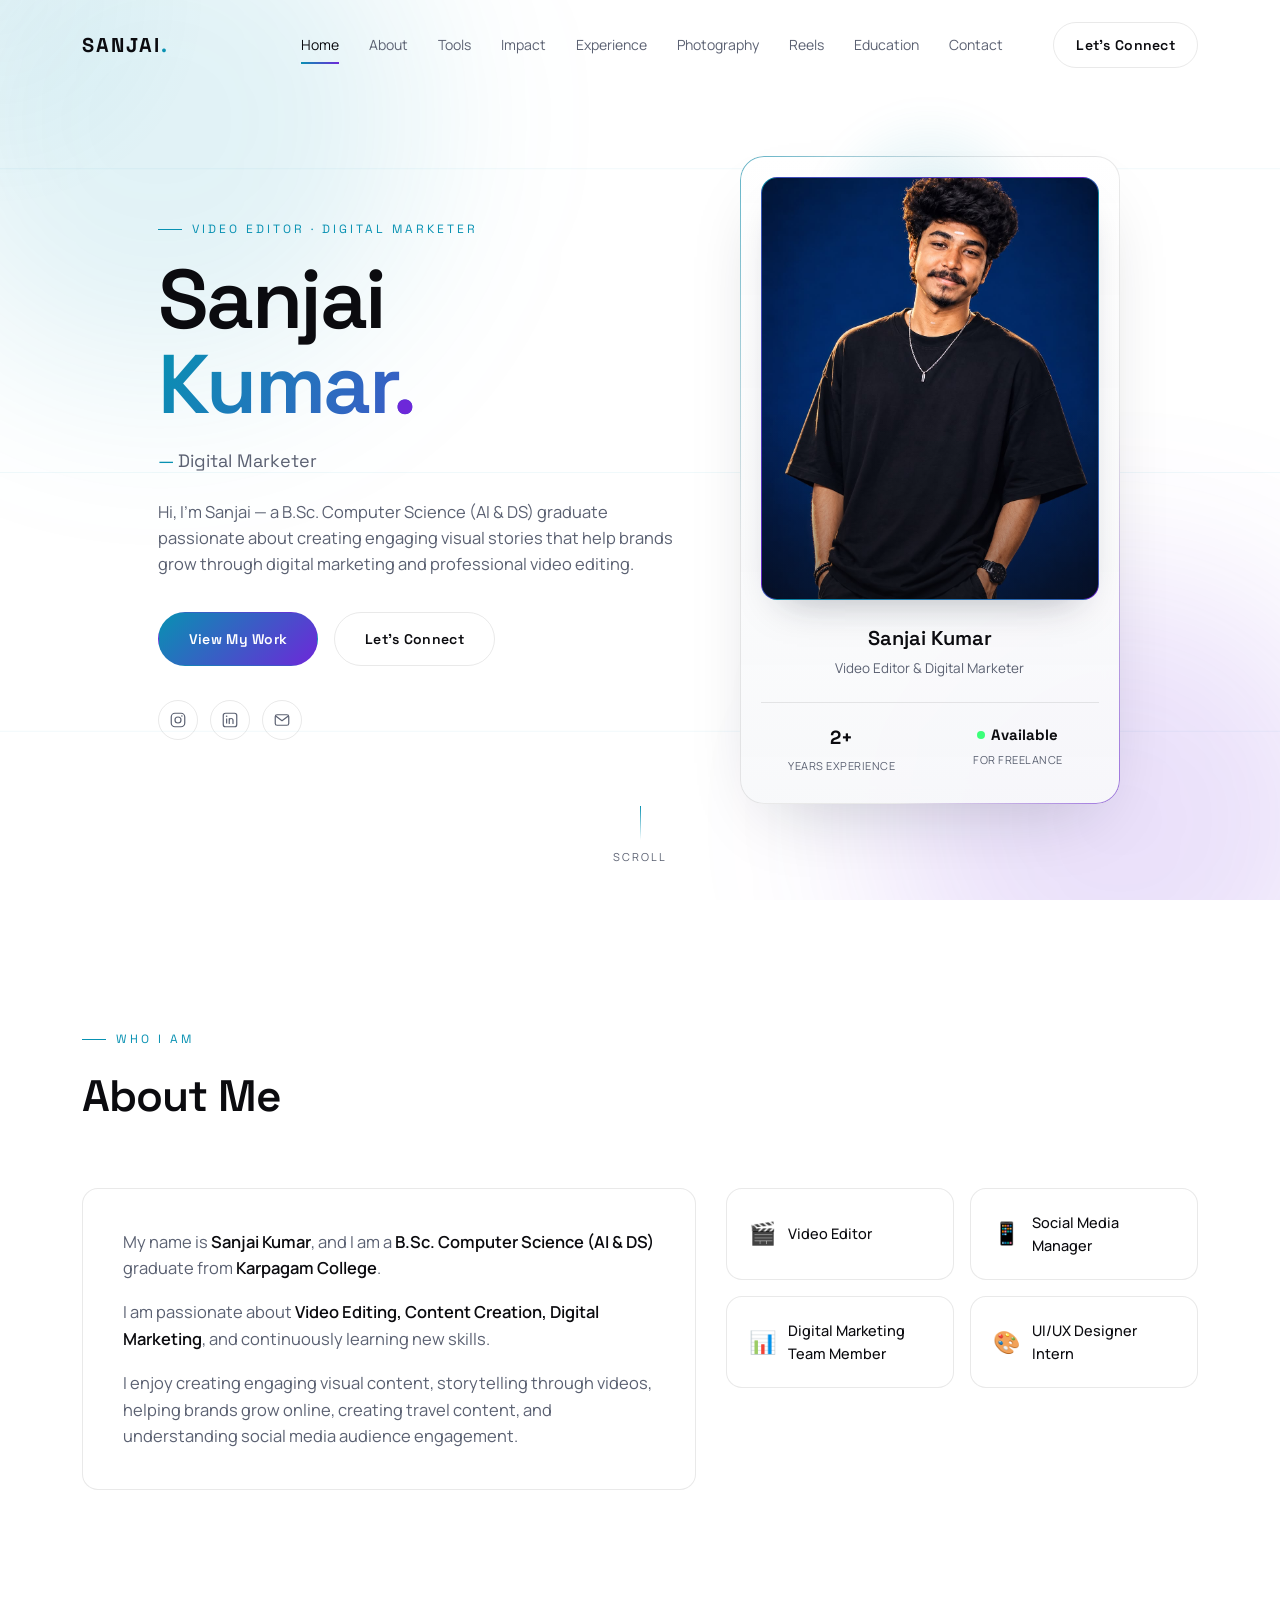
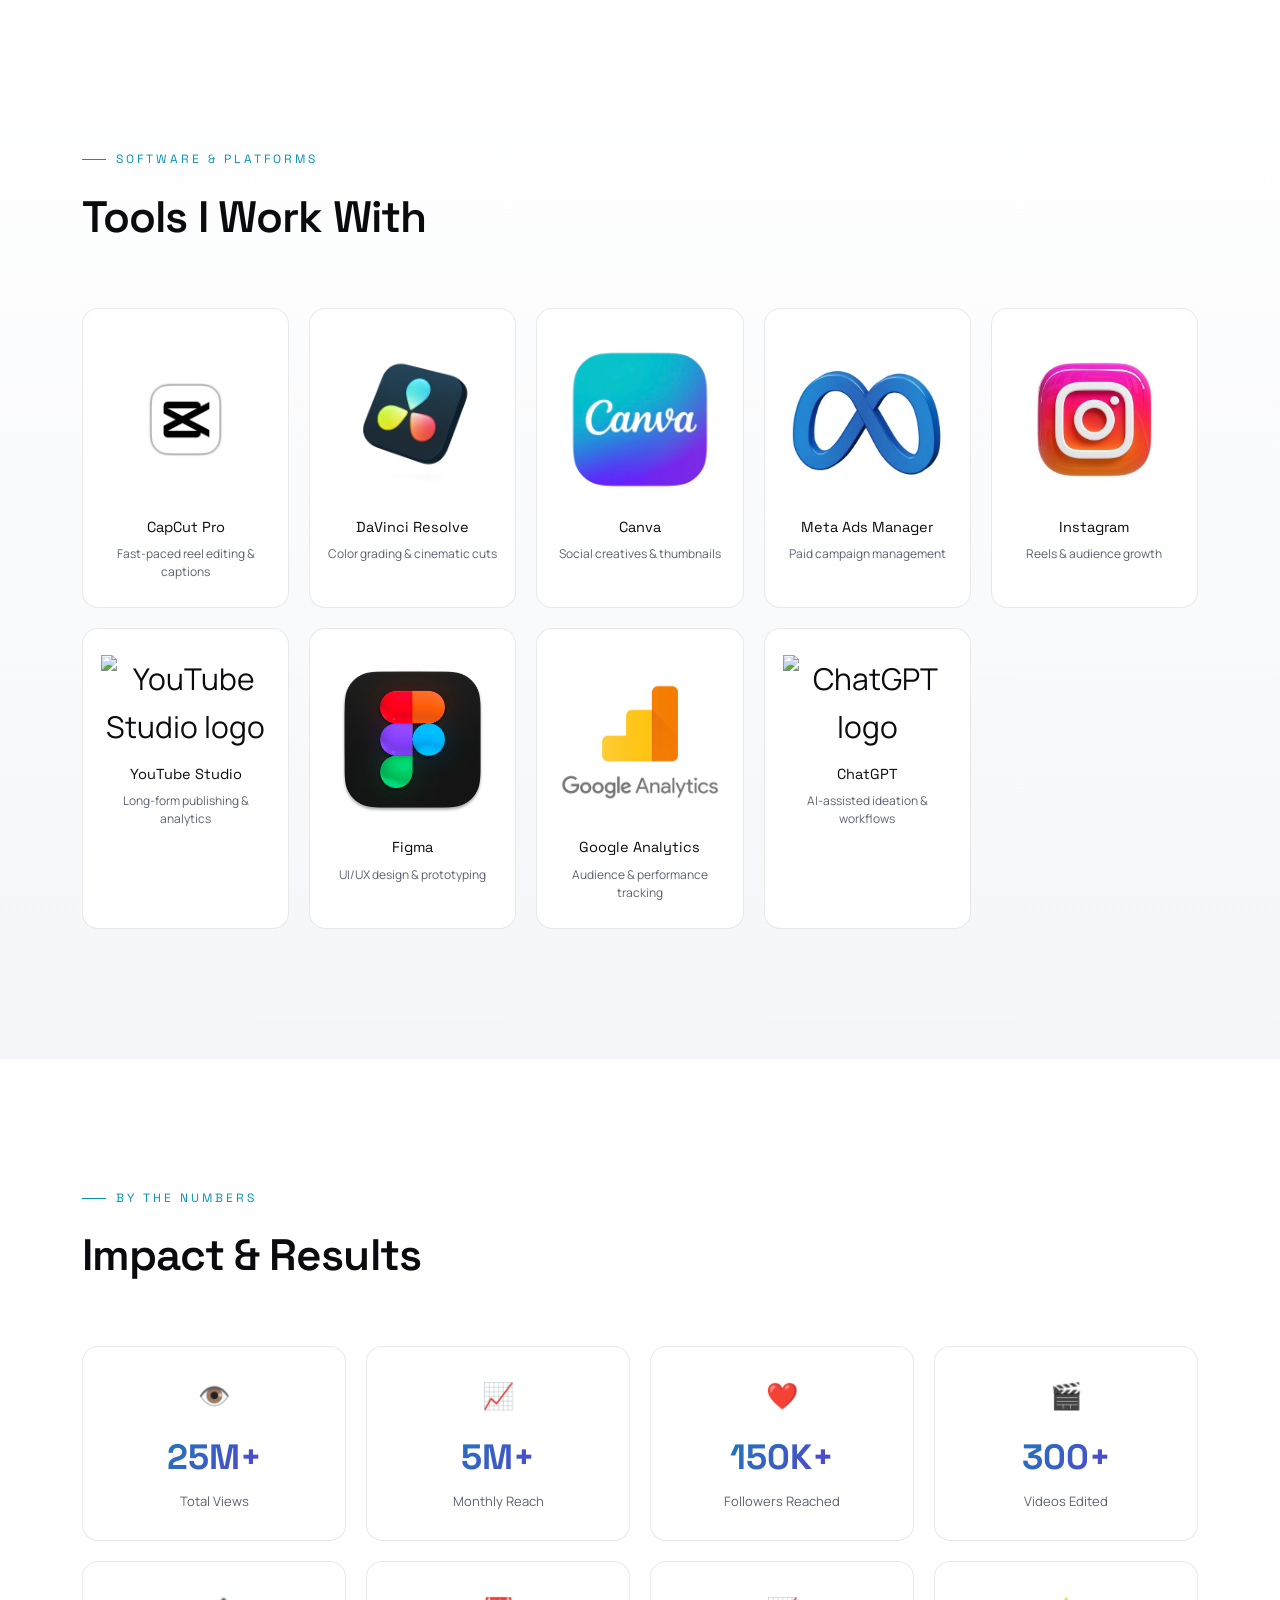
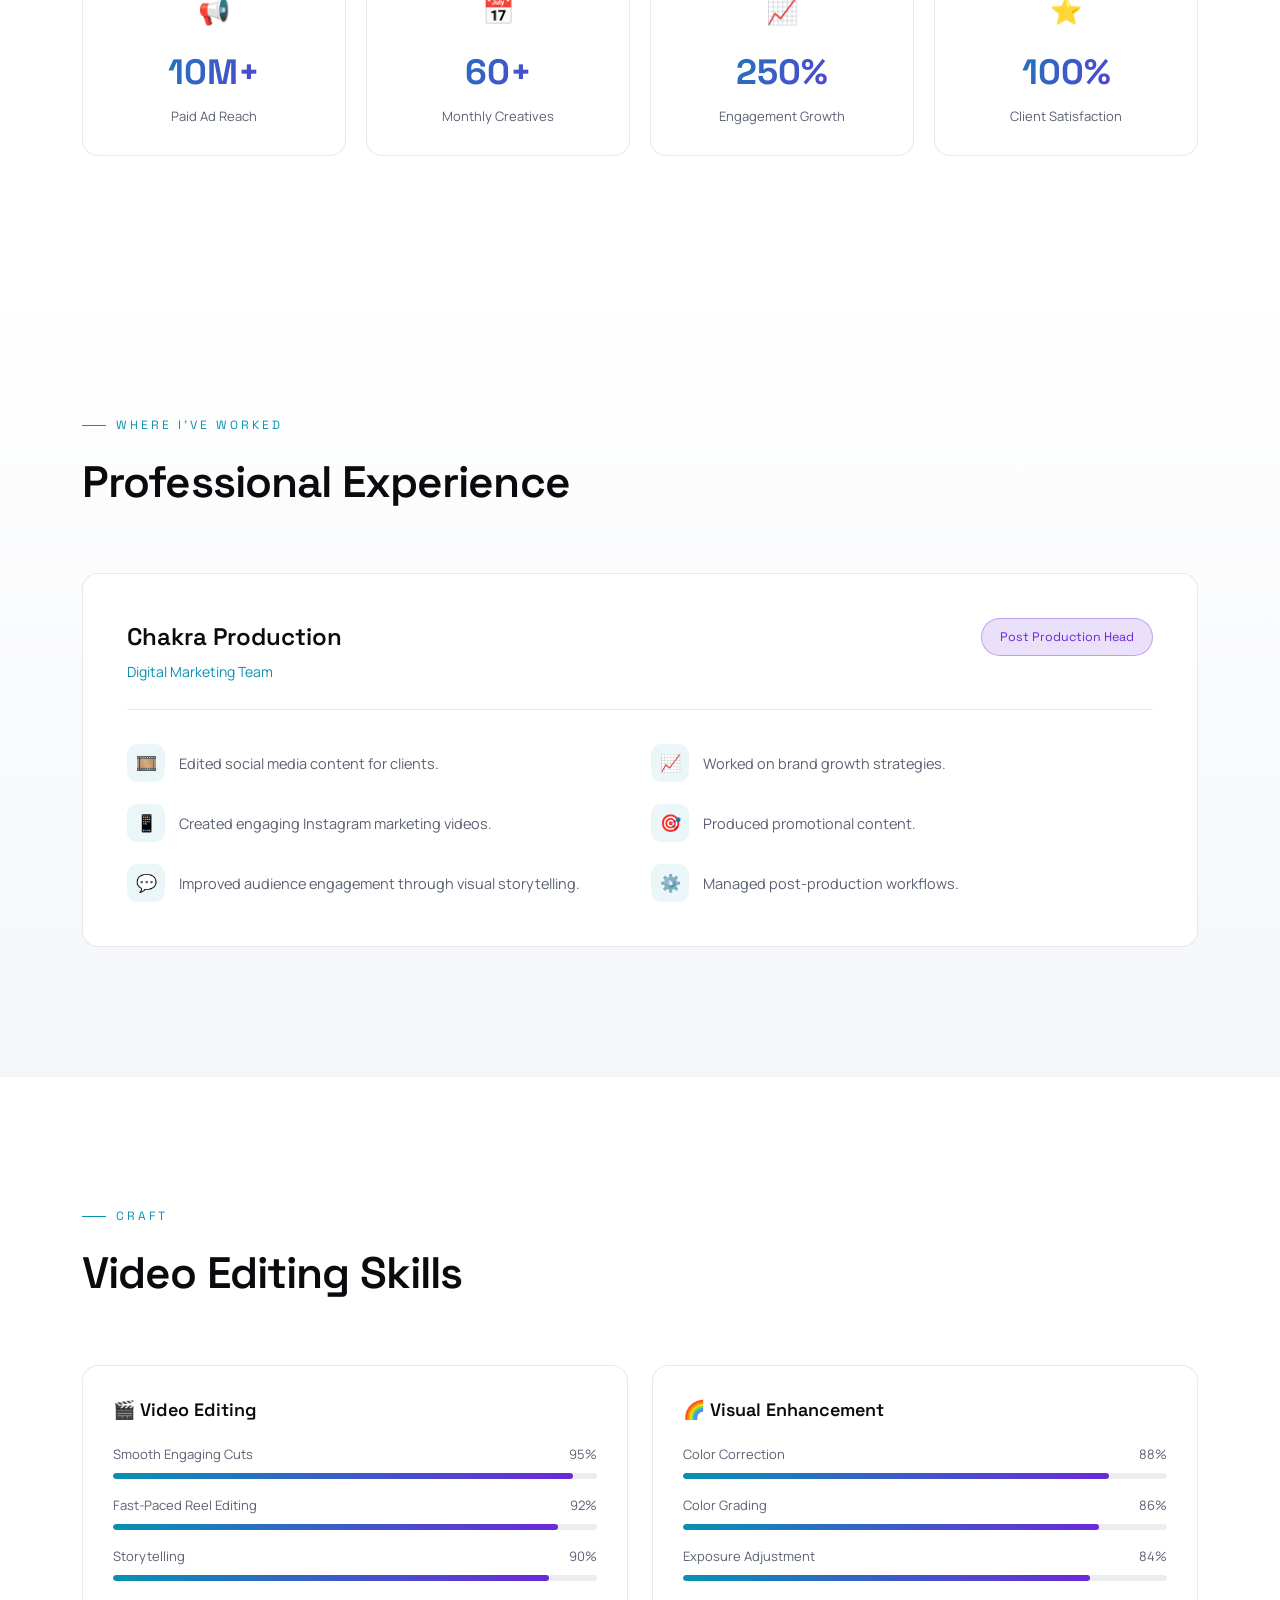
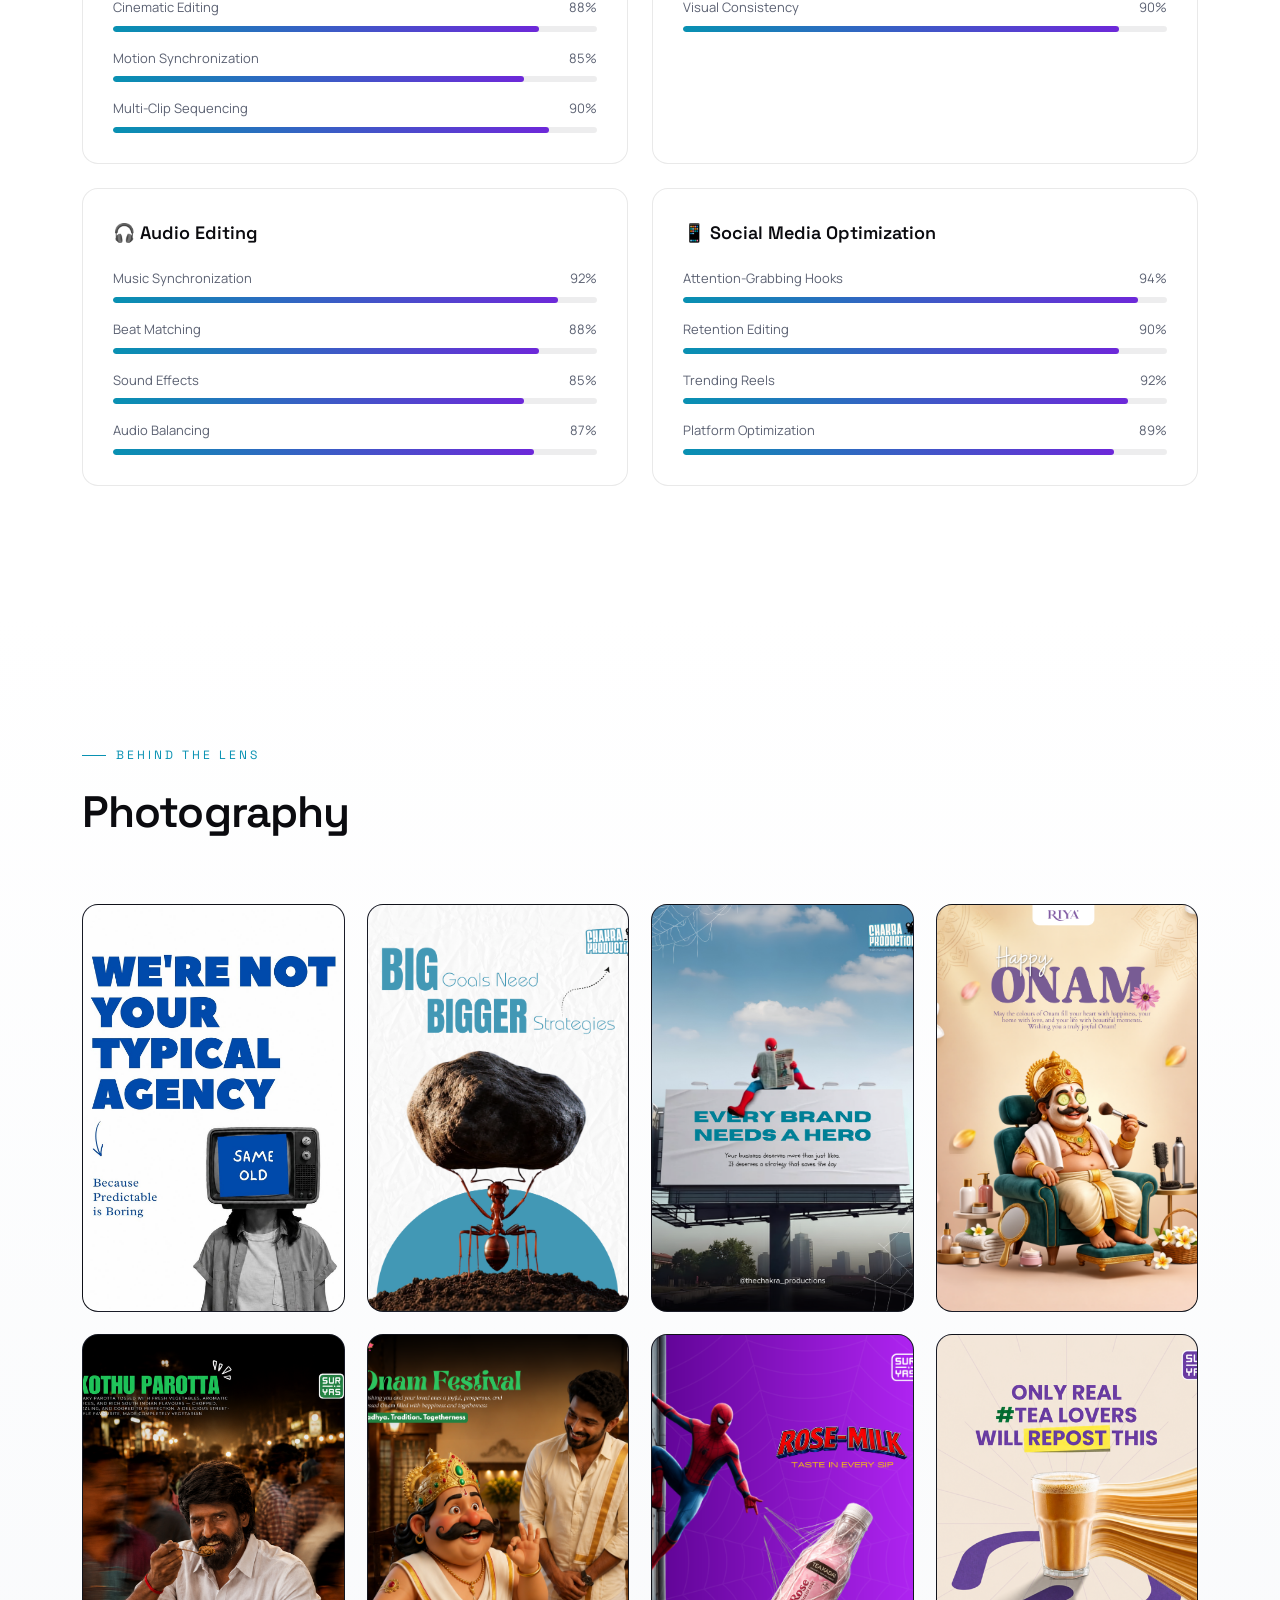
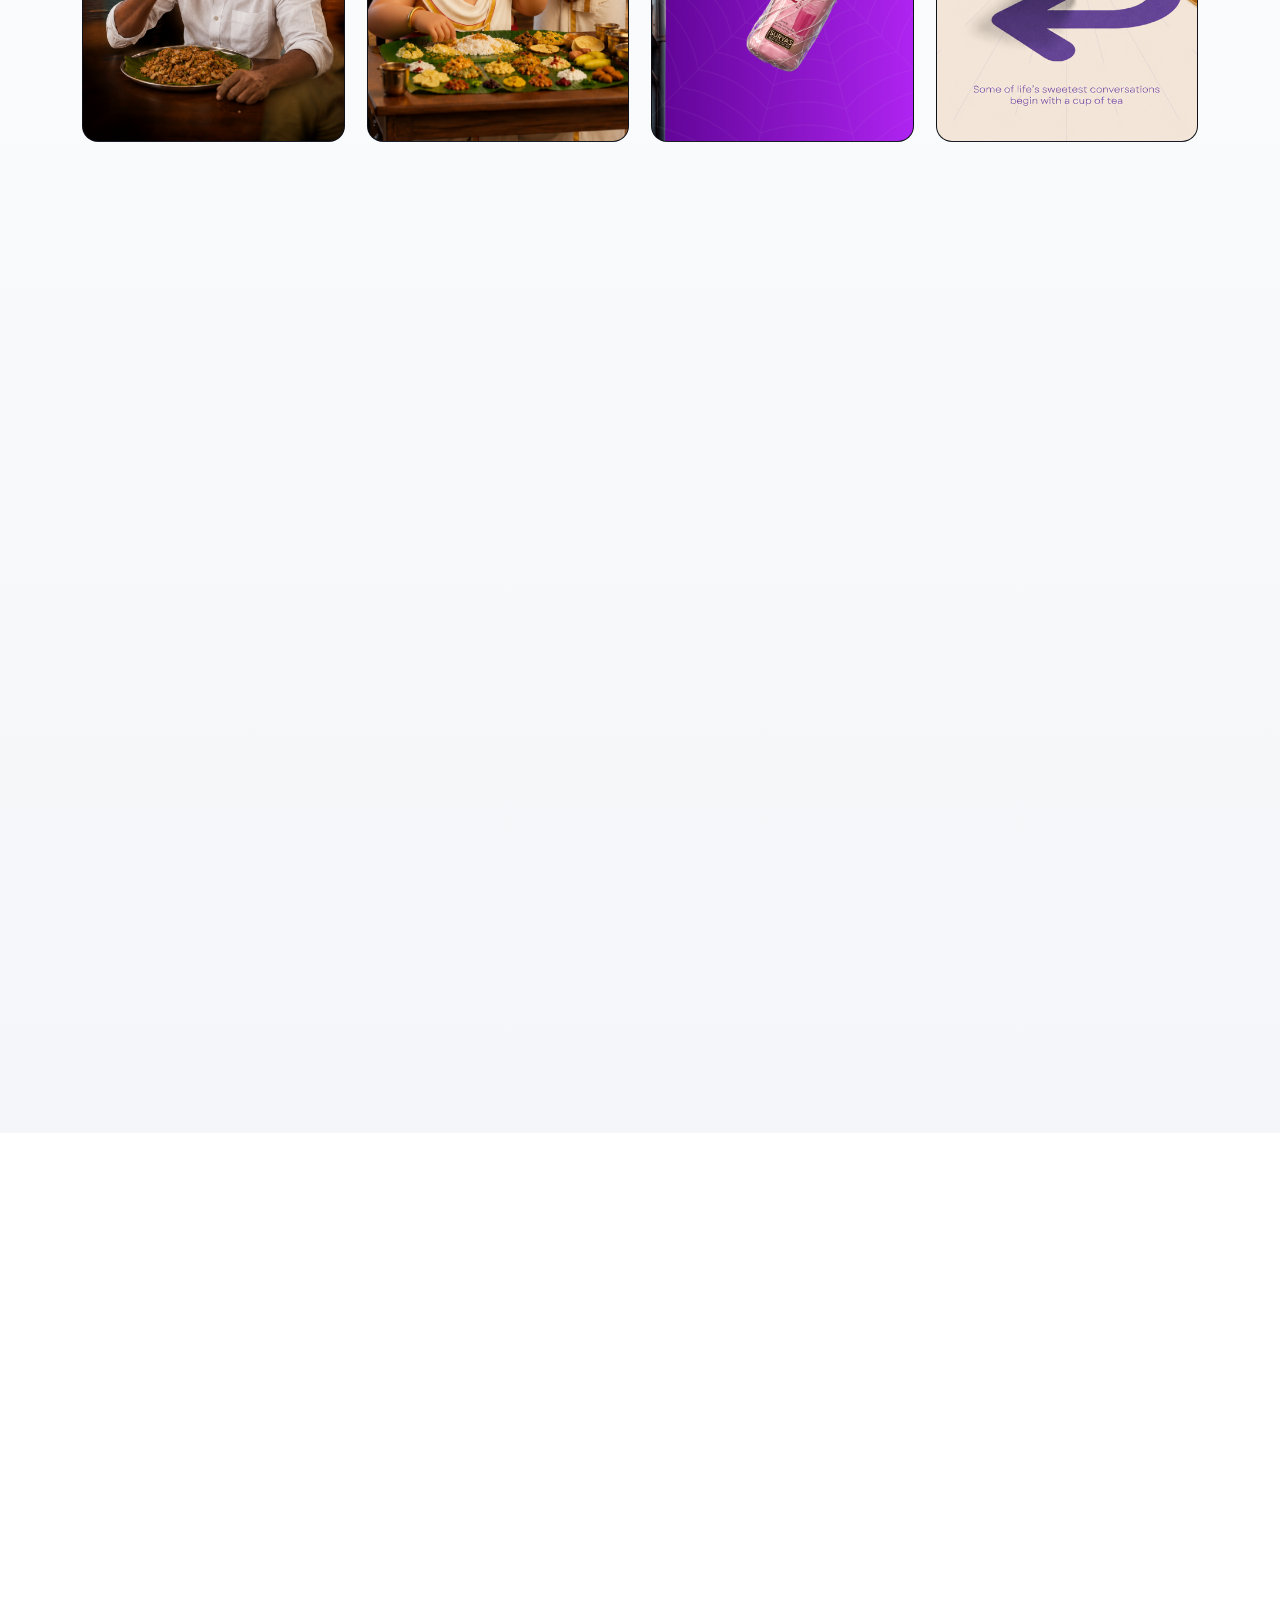
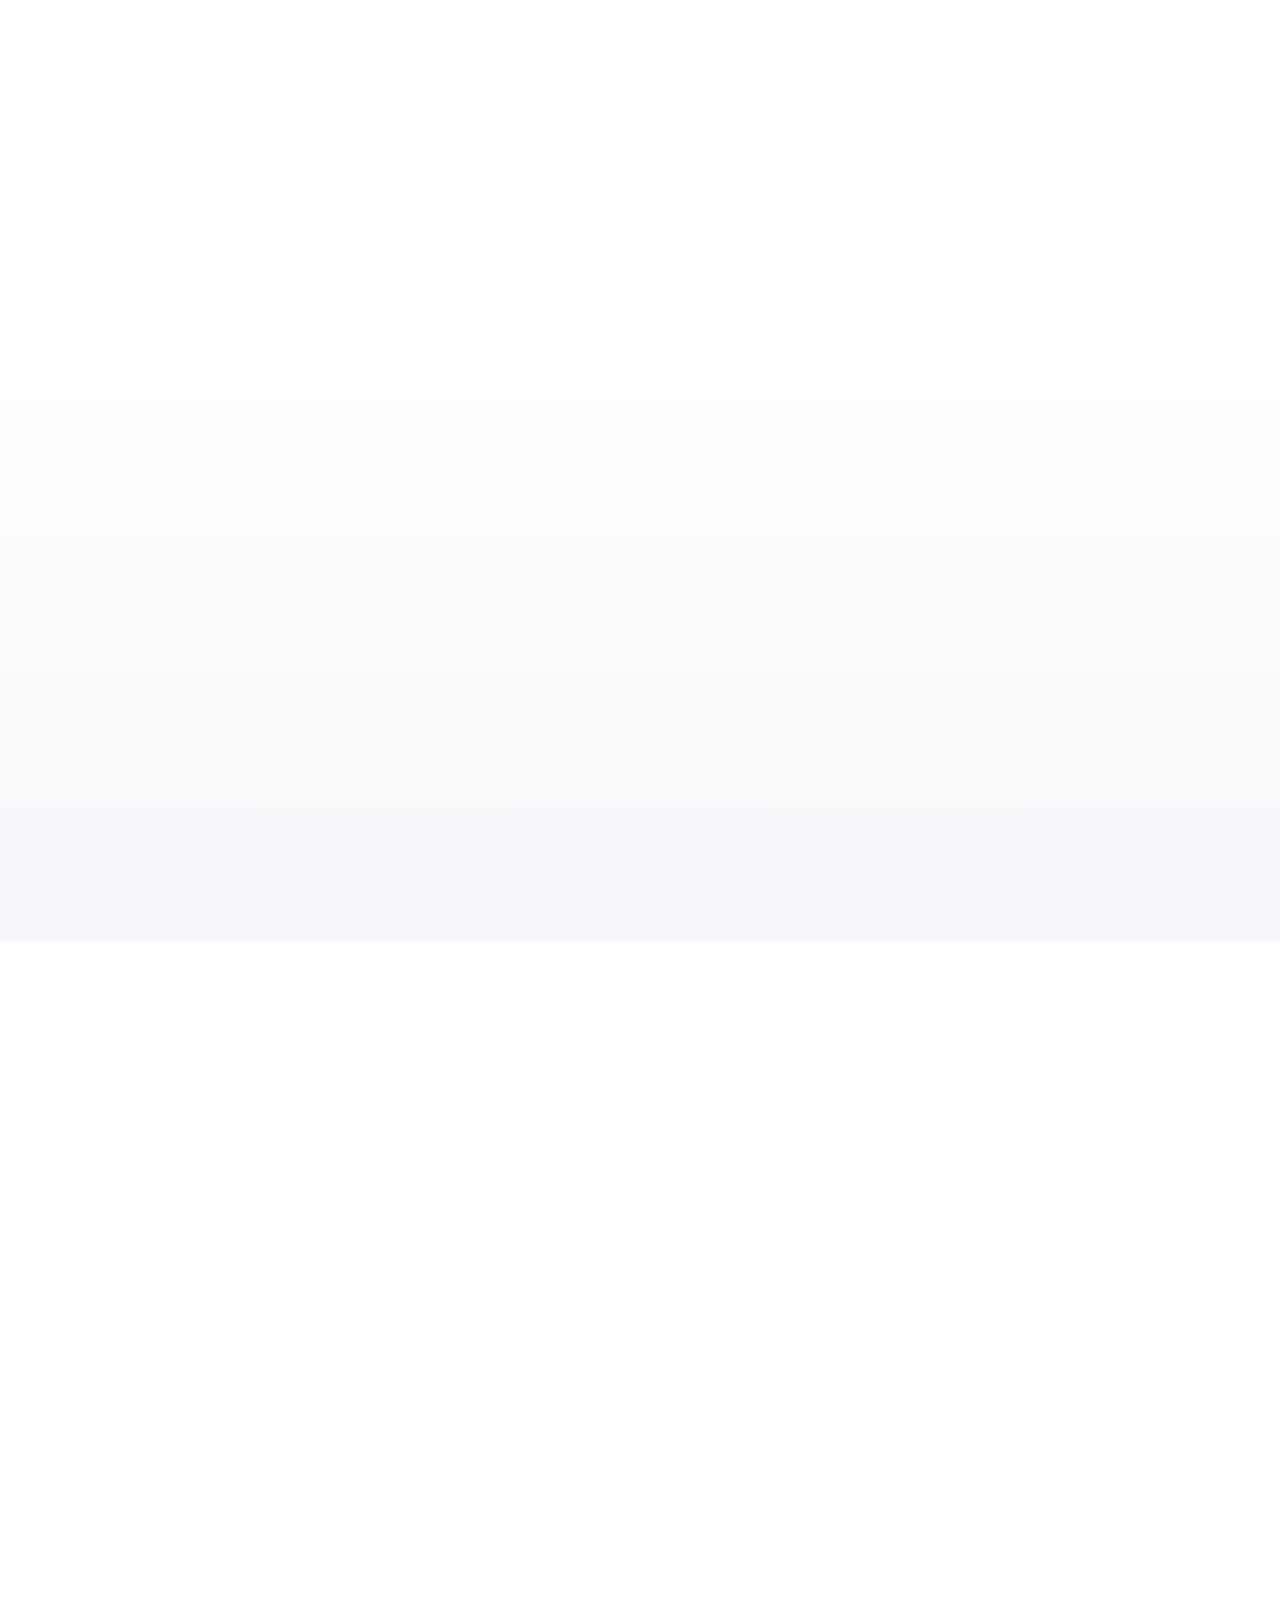
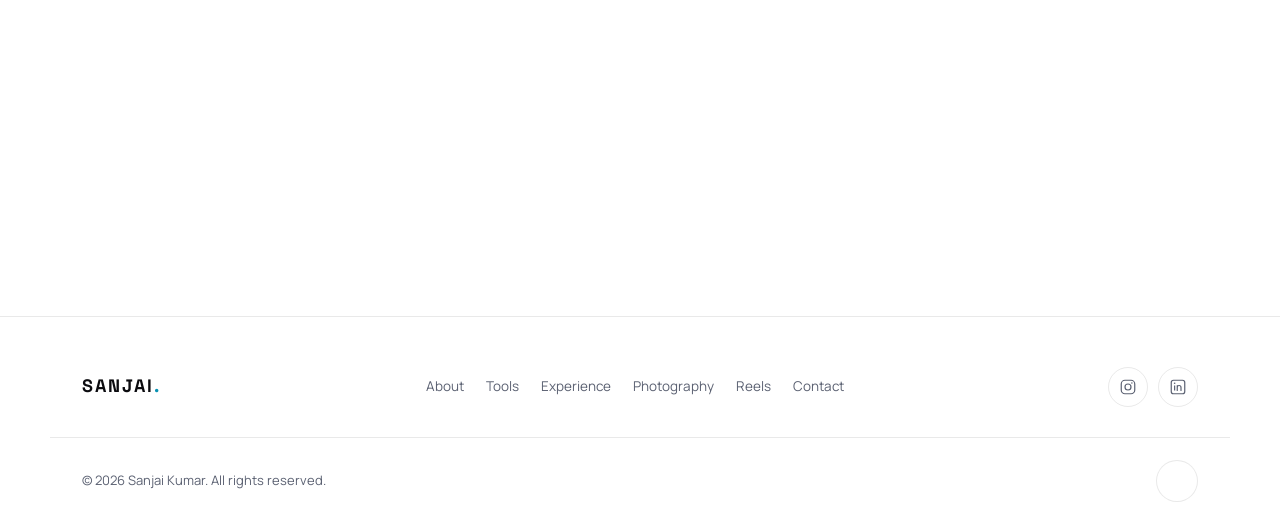
==== commit 11d811b5: "changing photography section as creative" ====
--- a/Sanjai_portfolio-master/index.html
+++ b/Sanjai_portfolio-master/index.html
@@ -272,7 +272,7 @@
   </section>
 
   <!-- ============ PHOTOGRAPHY ============ -->
-  <section class="section section--alt" id="photography">
+  <section class="section section--alt" id="Creative">
     <div class="section__inner">
       <p class="eyebrow" data-reveal="up">Behind The Lens</p>
       <h2 class="section__title" data-reveal="up">Photography</h2>
--- a/Sanjai_portfolio-master/style.css
+++ b/Sanjai_portfolio-master/style.css
@@ -610,31 +610,26 @@
 
 /* ---------- GALLERY ---------- */
 .gallery{
-  columns: 3 220px;
-  column-gap: 20px;
+  display:grid;
+  grid-template-columns: repeat(4, 1fr);
+  gap: 22px;
 }
 .gallery-item{
-  break-inside: avoid;
-  margin-bottom: 20px;
-  position: relative;
+  position: relative;
+  aspect-ratio: 9/14;
   border-radius: var(--radius-m);
   overflow:hidden;
   cursor: pointer;
   border: 1px solid var(--border);
-}
-.gallery-item img{ width:100%; transition: transform .6s var(--ease); }
+  background: linear-gradient(160deg, #1b1e2b, #0e1017);
+}
+.gallery-item img{
+  width:100%;
+  height:100%;
+  object-fit:cover;
+  transition: transform .6s var(--ease);
+}
 .gallery-item:hover img{ transform: scale(1.08); }
-.gallery-item__overlay{
-  position:absolute; inset:0;
-  background: linear-gradient(0deg, rgba(6,7,10,0.9), transparent 55%);
-  display:flex; flex-direction:column; justify-content:flex-end;
-  padding: 18px;
-  opacity:0;
-  transition: opacity .4s var(--ease);
-}
-.gallery-item:hover .gallery-item__overlay{ opacity:1; }
-.gallery-item__cat{ font-size:11px; text-transform:uppercase; letter-spacing:1.5px; color: var(--accent); margin-bottom:4px; }
-.gallery-item__loc{ font-family: var(--font-display); font-size: 15px; }
 
 .lightbox{
   position: fixed; inset:0;
@@ -864,7 +859,7 @@
   .tools-grid{ grid-template-columns: repeat(2,1fr); }
   .impact-grid{ grid-template-columns: repeat(2,1fr); }
   .reels-grid{ grid-template-columns: repeat(2,1fr); }
-  .gallery{ columns: 2 160px; }
+  .gallery{ grid-template-columns: repeat(2,1fr); }
   .about__roles{ grid-template-columns: 1fr; }
   .experience-card, .about__main, .cta{ padding: 26px; }
   .education-card{ flex-direction:column; text-align:center; }
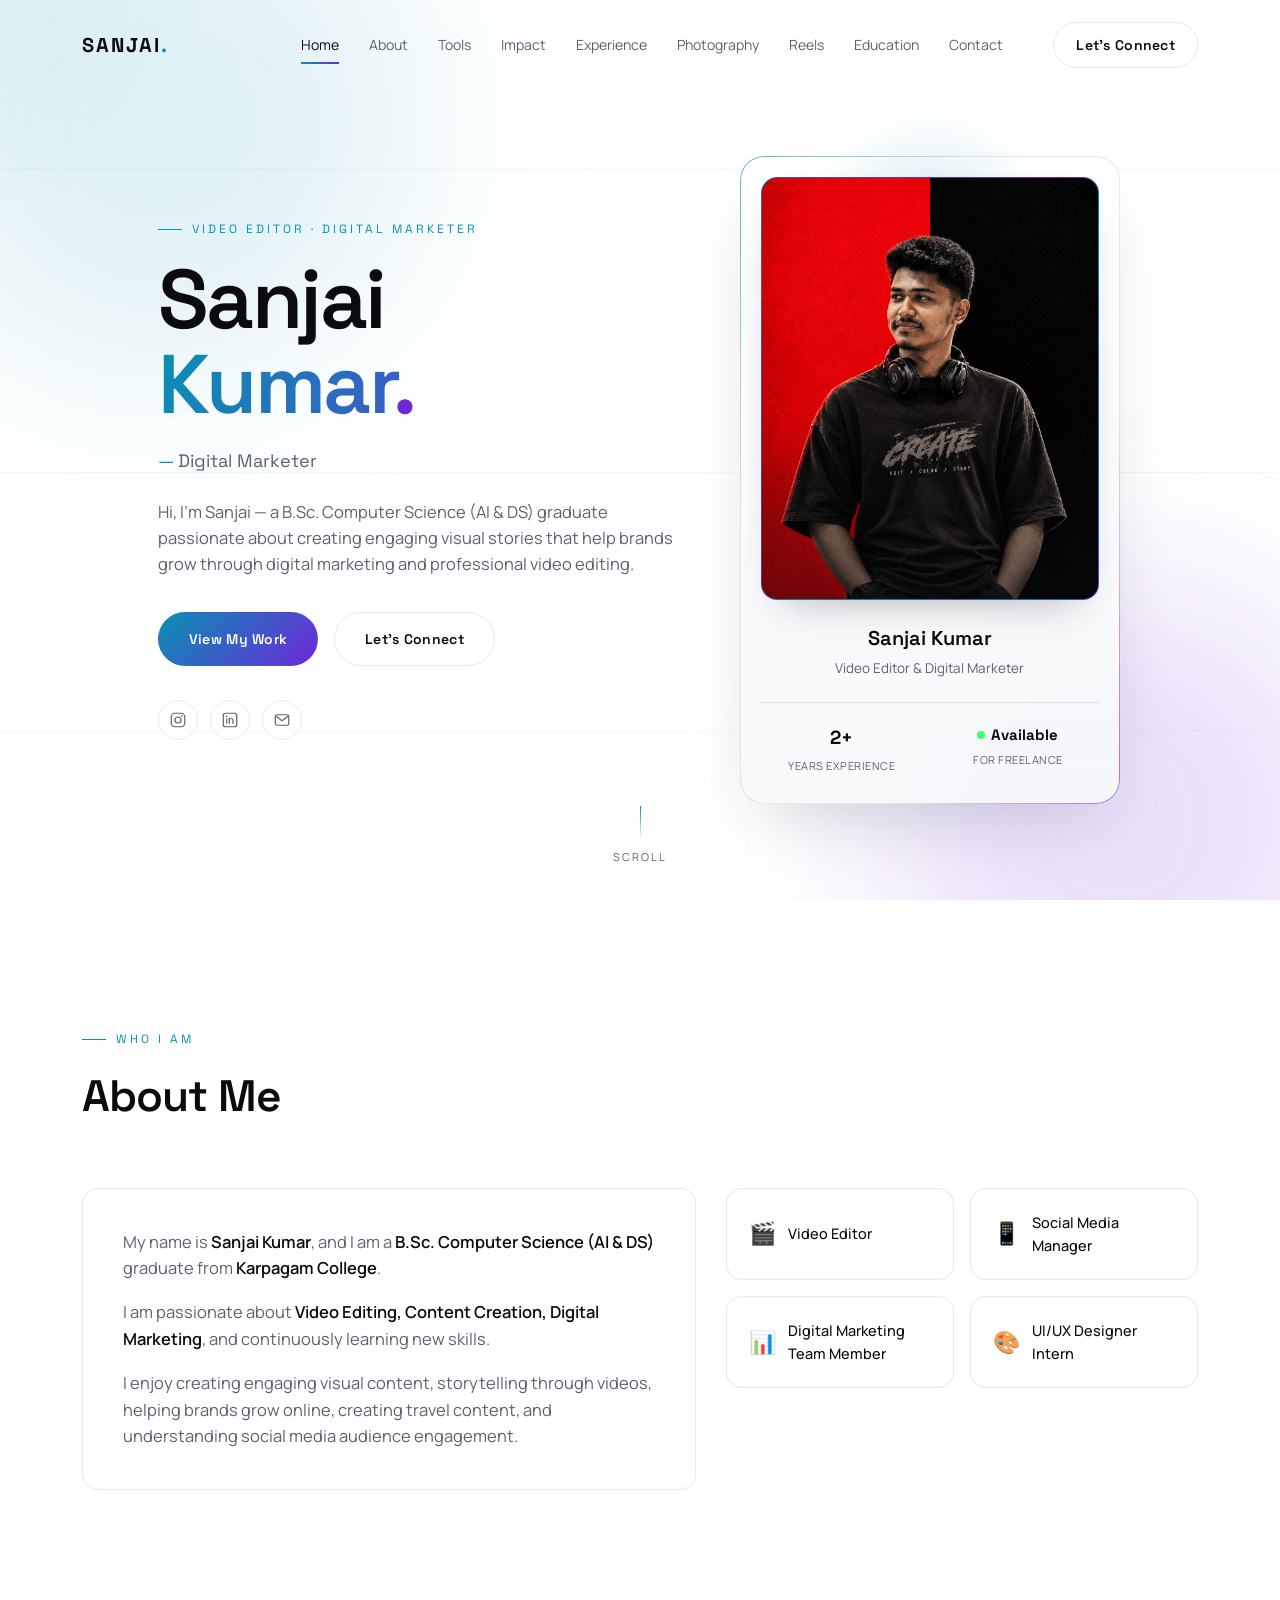
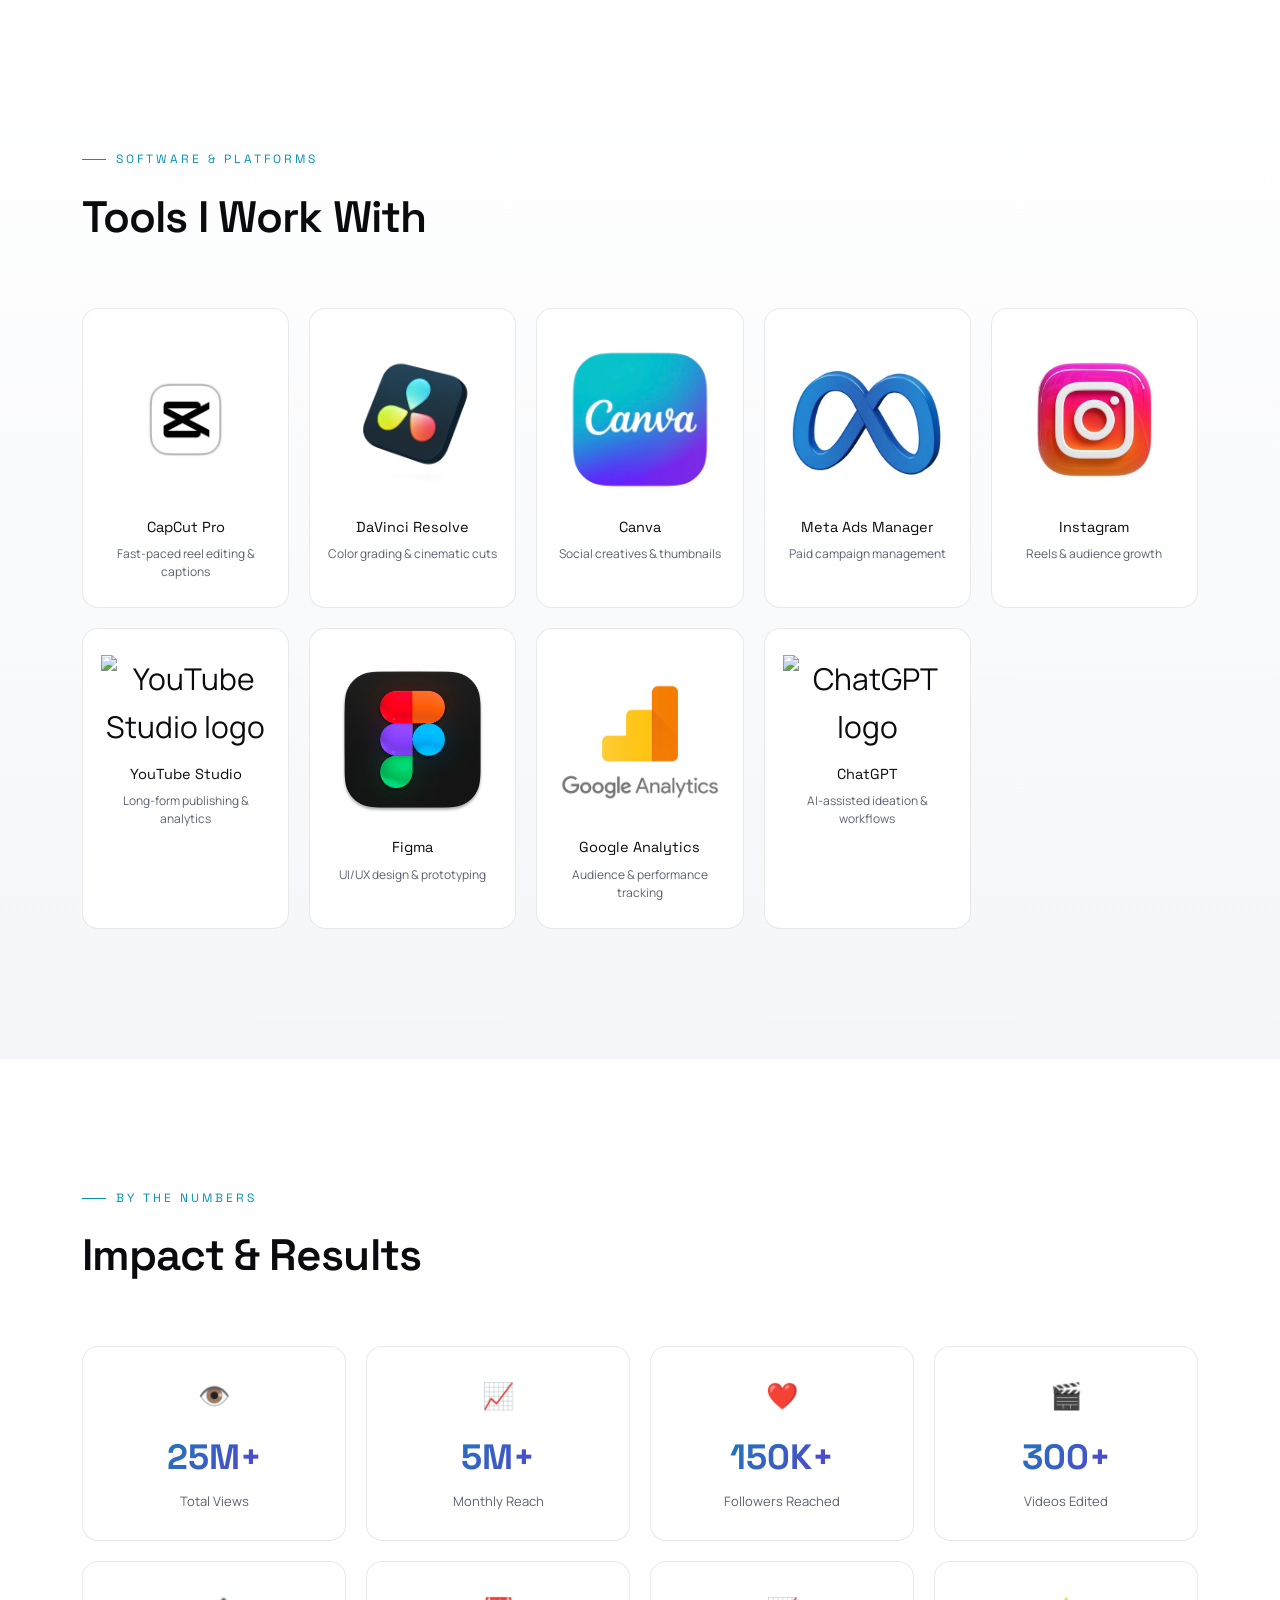
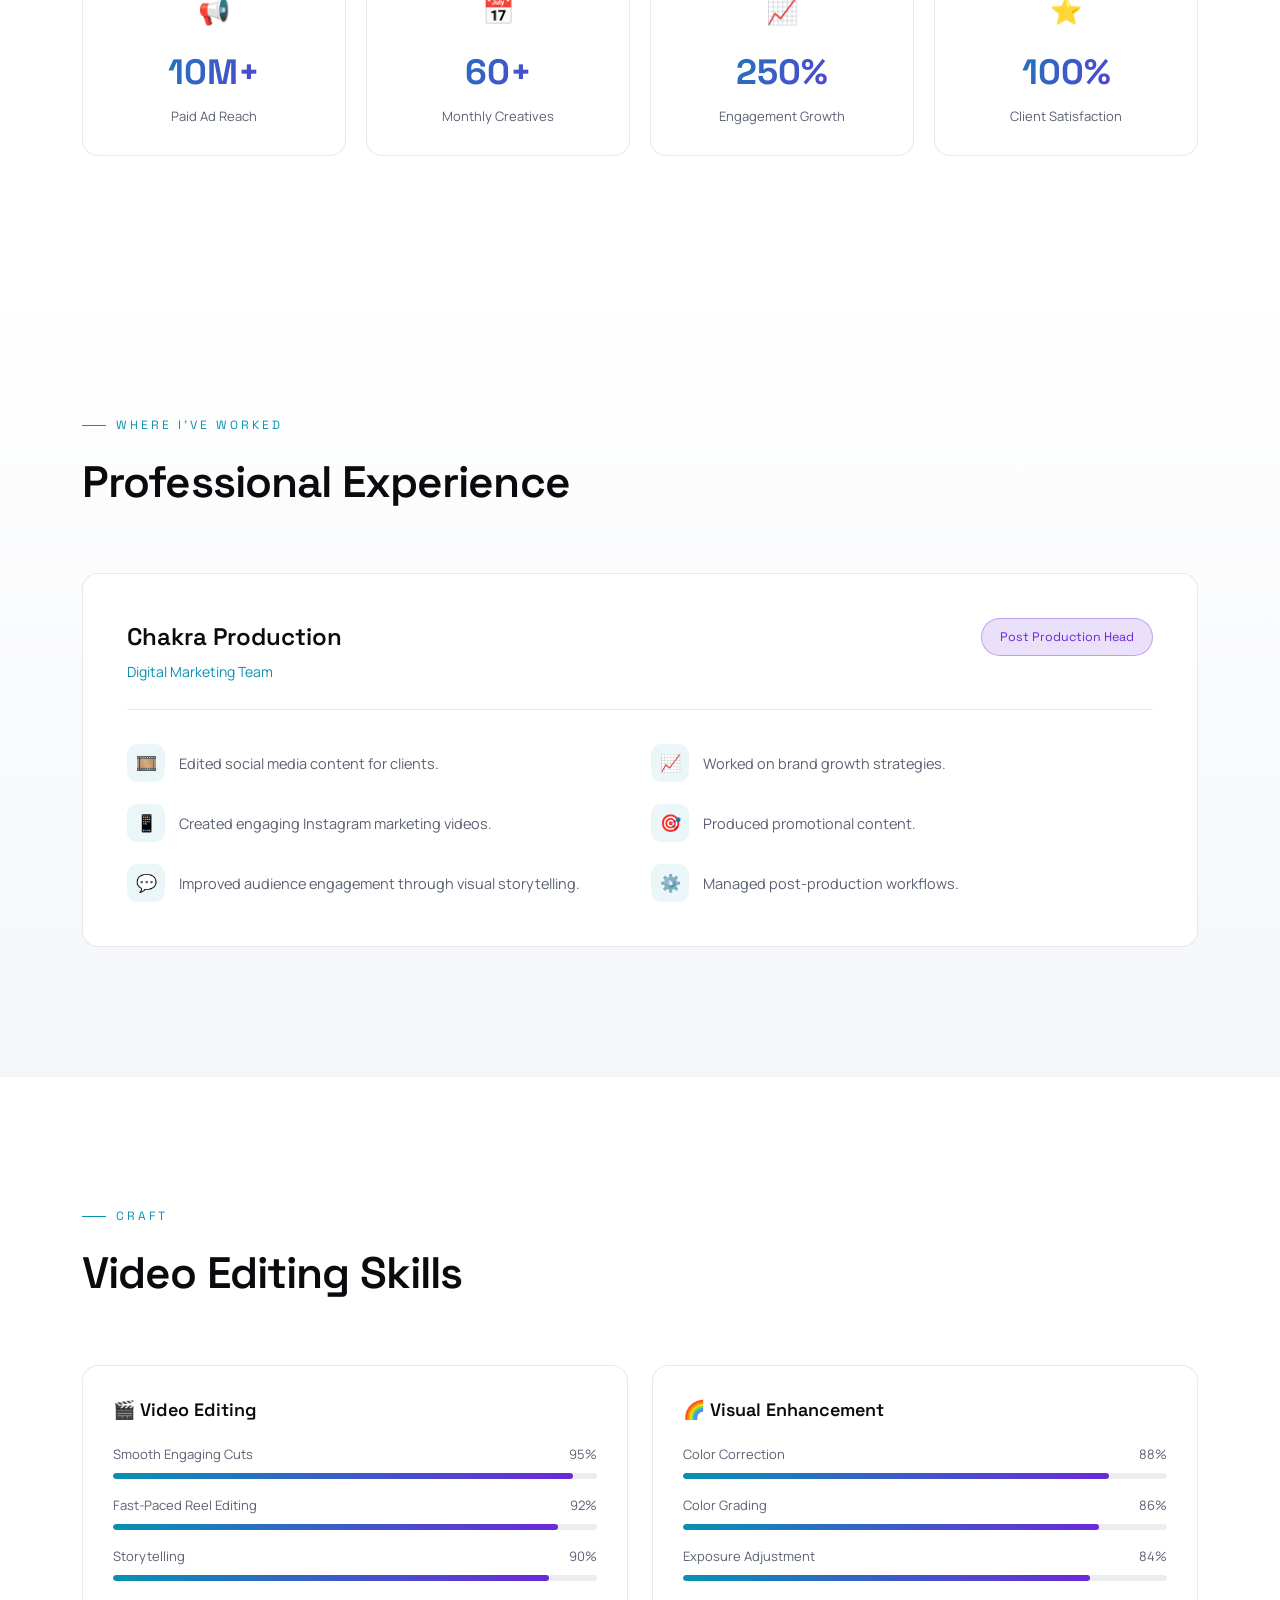
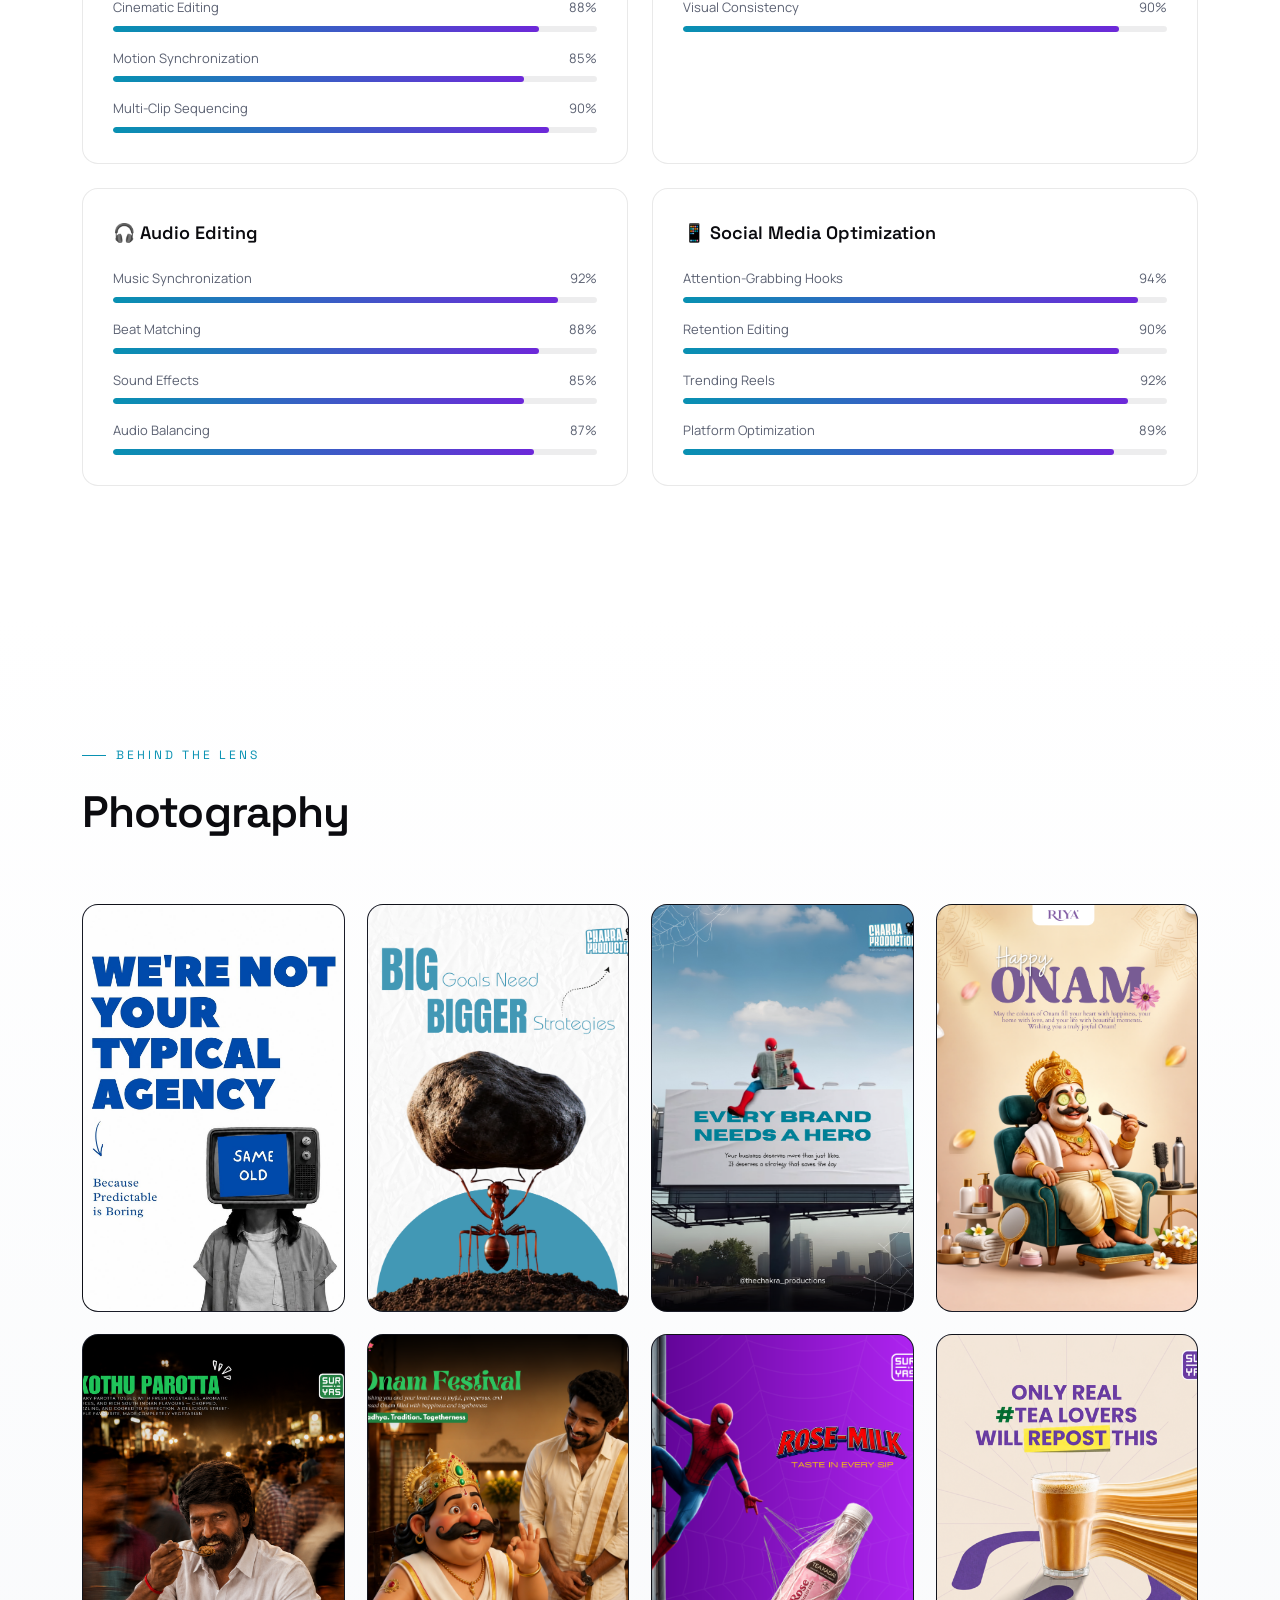
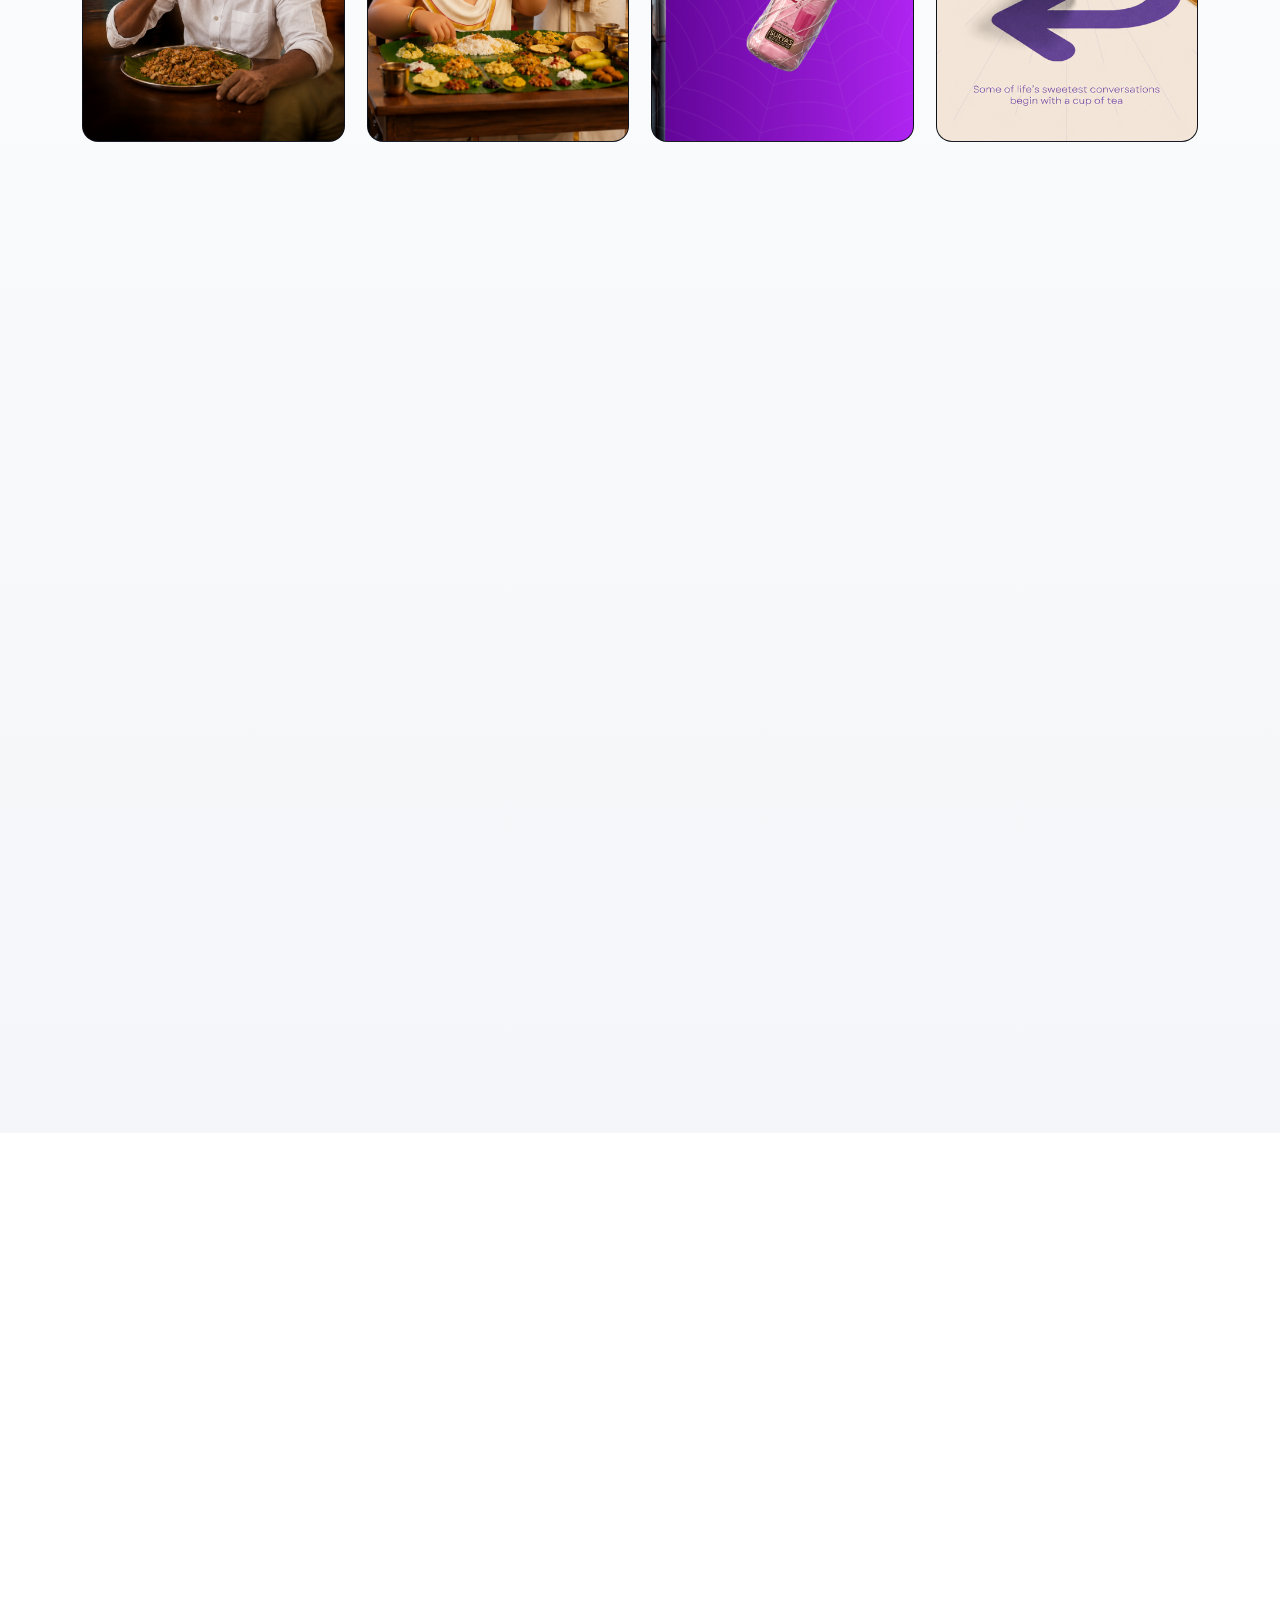
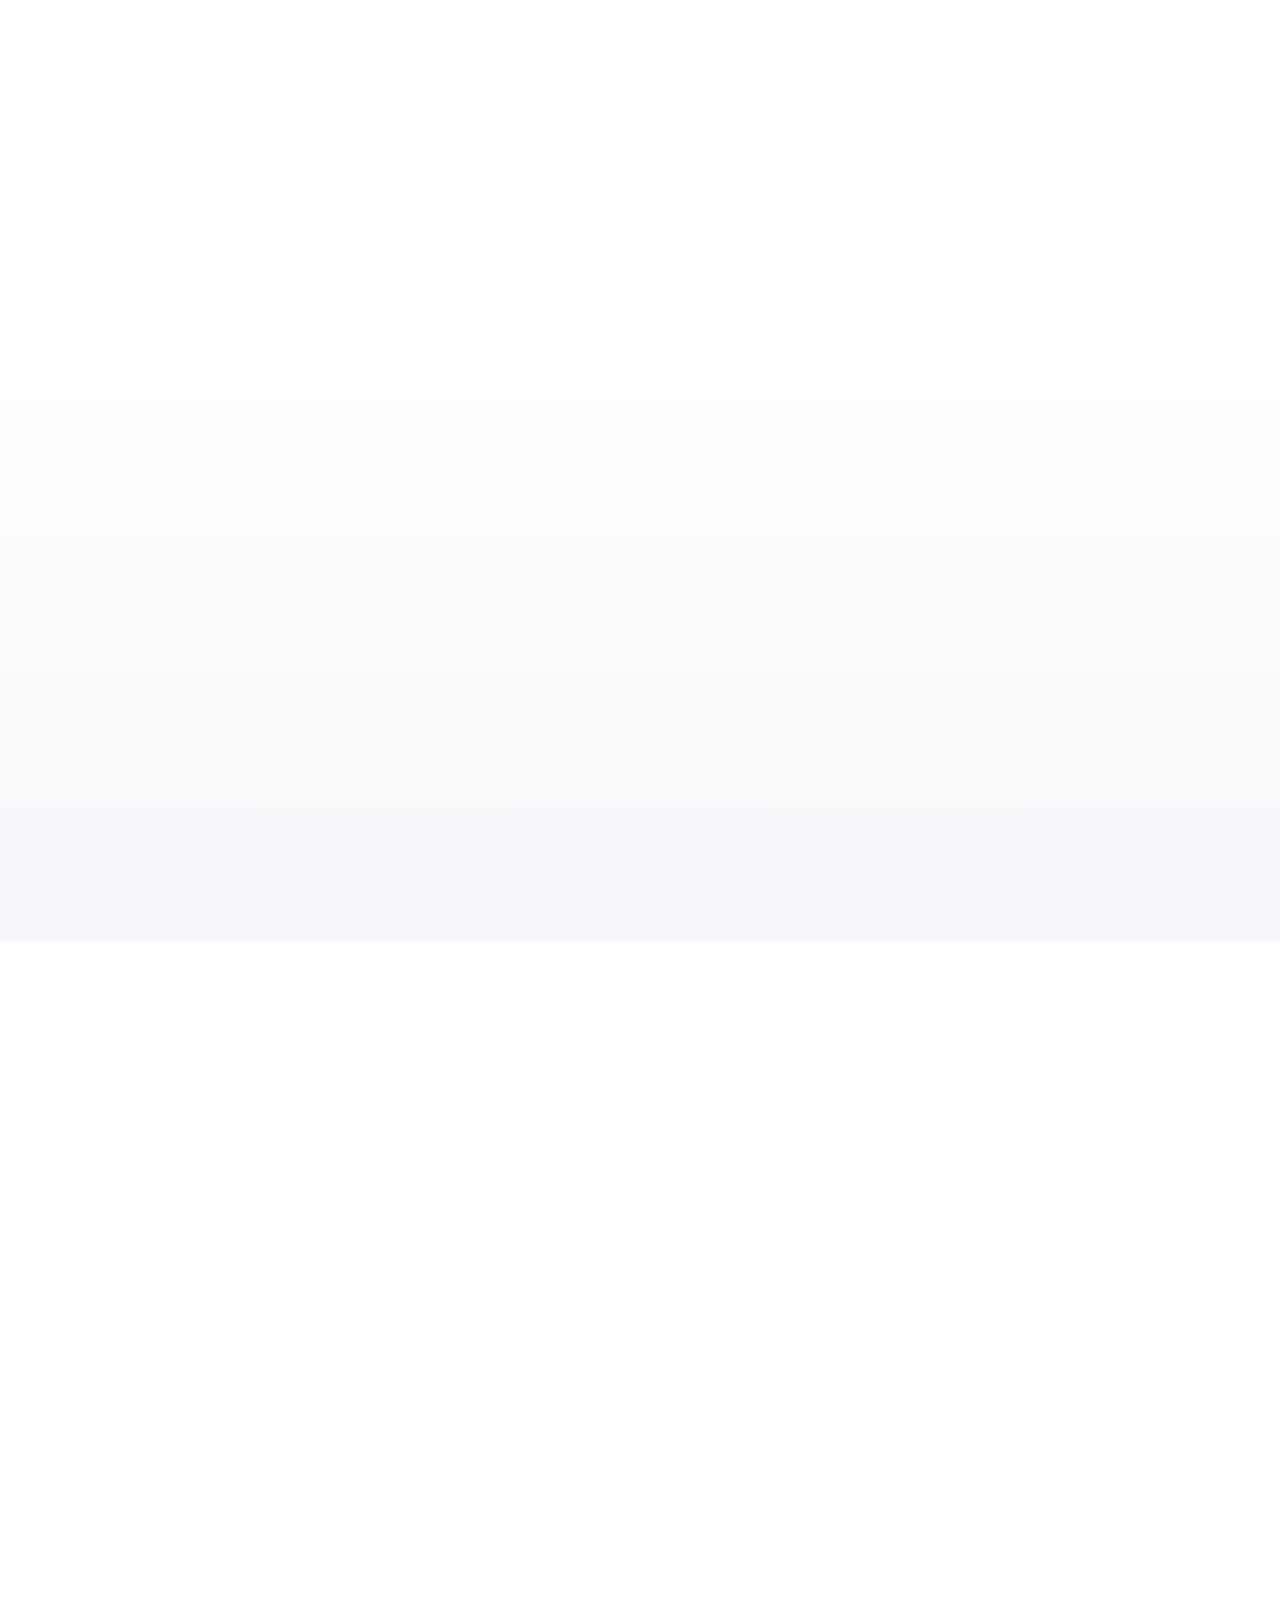
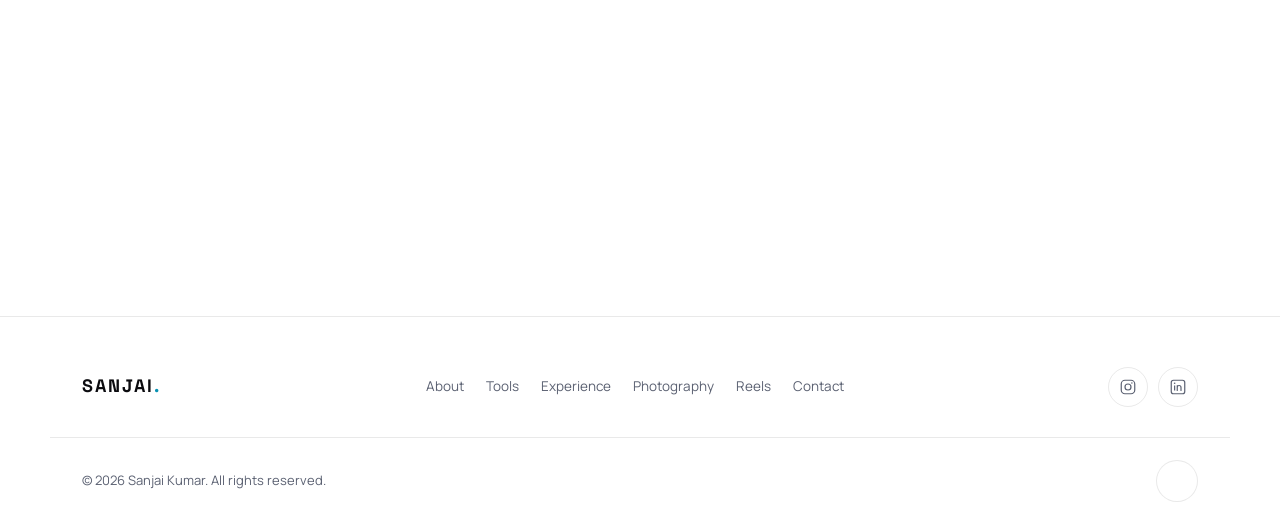
==== commit 0fd98ab6: "hero image" ====
--- a/Sanjai_portfolio-master/index.html
+++ b/Sanjai_portfolio-master/index.html
@@ -99,7 +99,7 @@
         </div>
 
         <div class="hero__socials">
-          <a href="https://instagram.com/" target="_blank" rel="noopener" aria-label="Instagram" class="social-icon">
+          <a href="https://www.instagram.com/reel/Dc3bIf0z7xd/?stkn=MTk1MXRyc2xhNHh6OA==" target="_blank" rel="noopener" aria-label="Instagram" class="social-icon">
             <svg viewBox="0 0 24 24" fill="none"><rect x="3" y="3" width="18" height="18" rx="5" stroke="currentColor" stroke-width="1.6"/><circle cx="12" cy="12" r="4" stroke="currentColor" stroke-width="1.6"/><circle cx="17.2" cy="6.8" r="1" fill="currentColor"/></svg>
           </a>
           <a href="https://linkedin.com/" target="_blank" rel="noopener" aria-label="LinkedIn" class="social-icon">
@@ -115,7 +115,7 @@
         <div class="profile-card">
           <div class="profile-card__glow"></div>
           <div class="profile-card__photo">
-            <img src="assets/images/hero.jpeg" alt="Sanjai Kumar" onerror="this.style.display='none'; this.parentElement.classList.add('img-fallback')">
+            <img src="assets/images/Hero (2).jpeg" alt="Sanjai Kumar" onerror="this.style.display='none'; this.parentElement.classList.add('img-fallback')">
           </div>
           <h3 class="profile-card__name">Sanjai Kumar</h3>
           <p class="profile-card__role">Video Editor &amp; Digital Marketer</p>
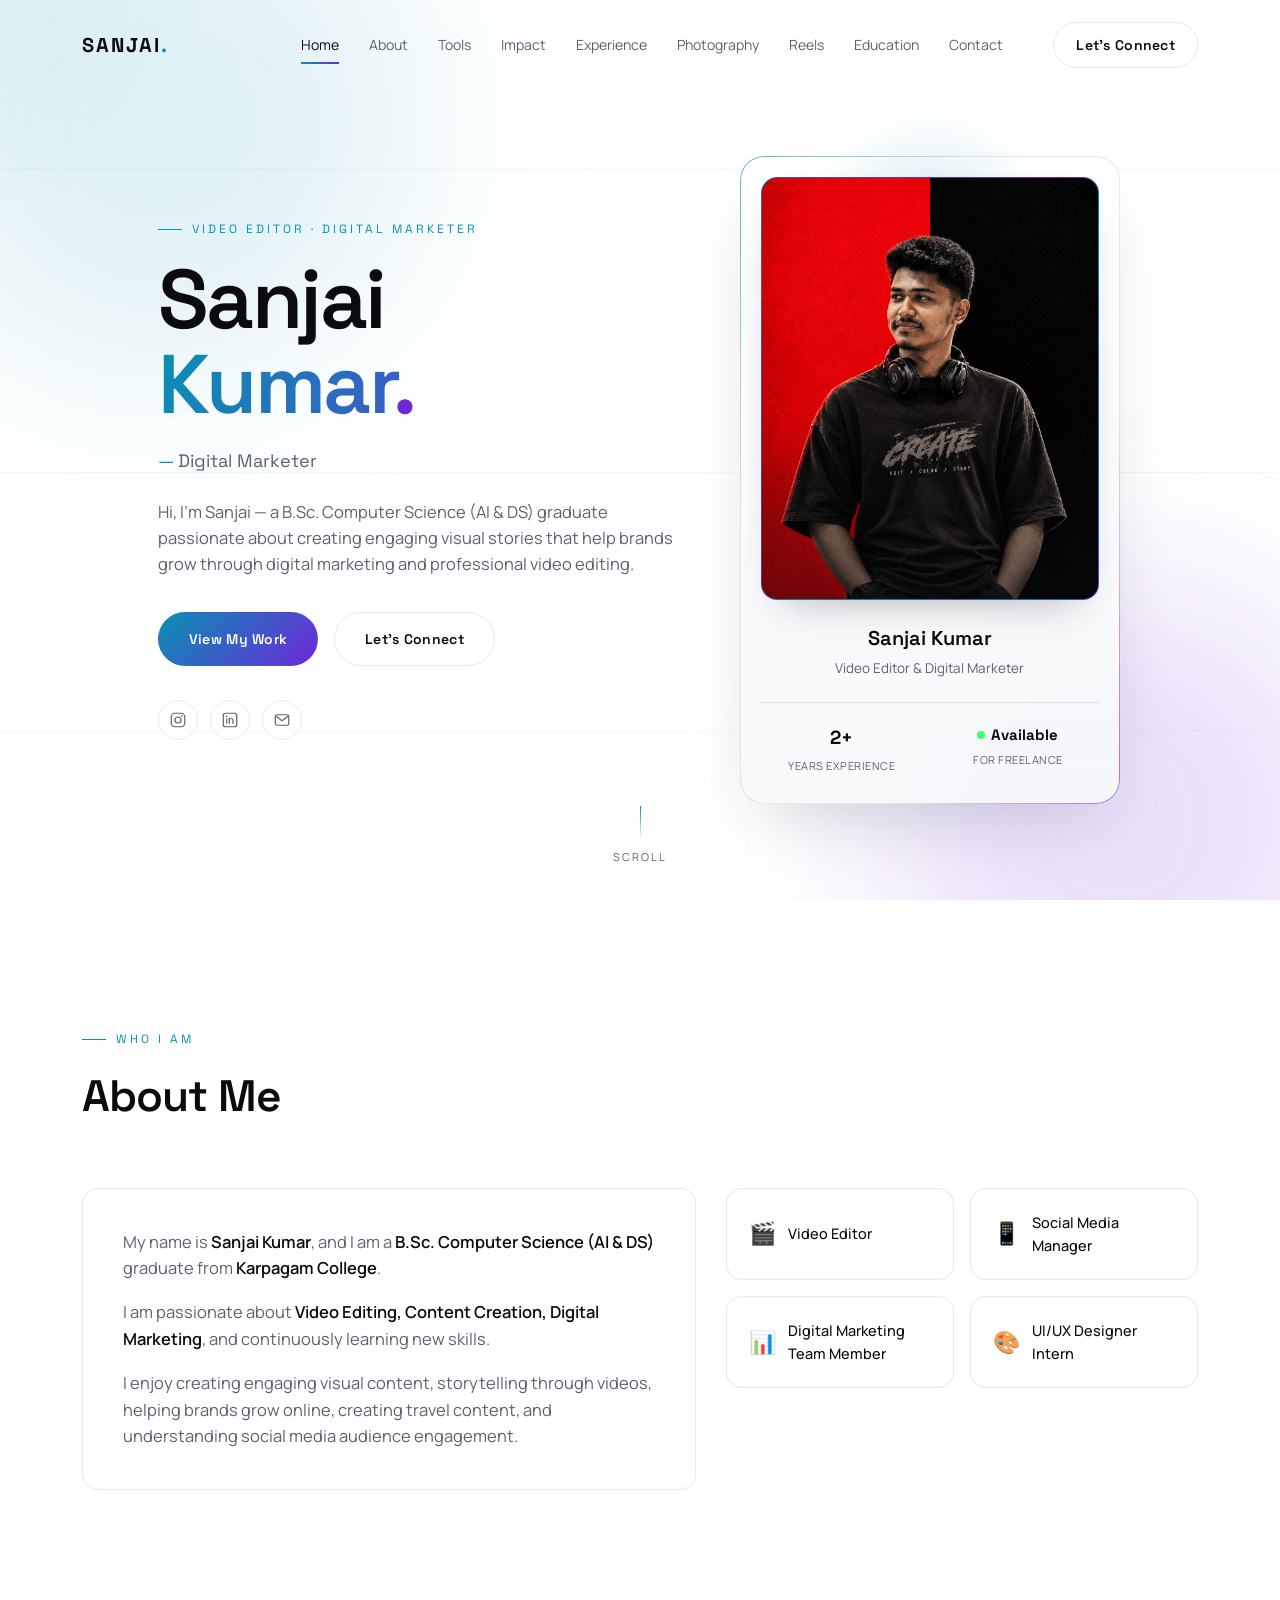
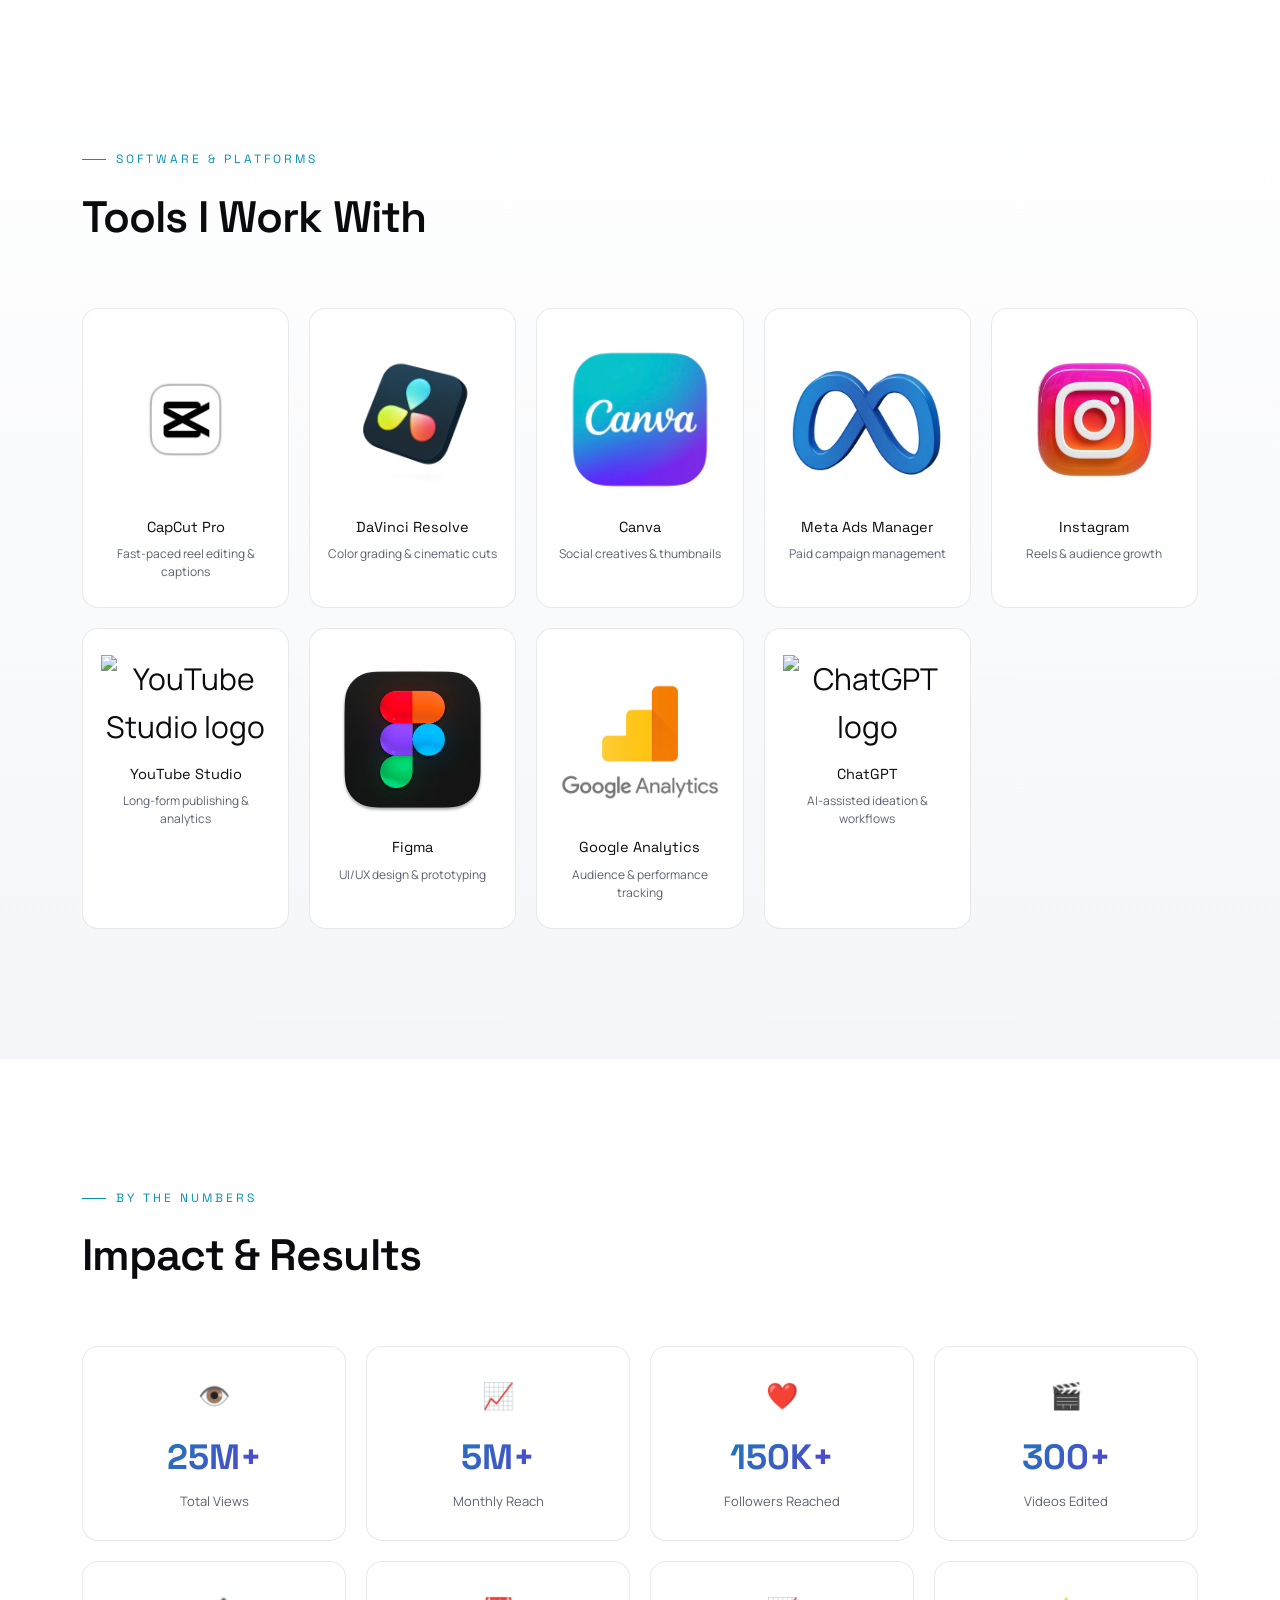
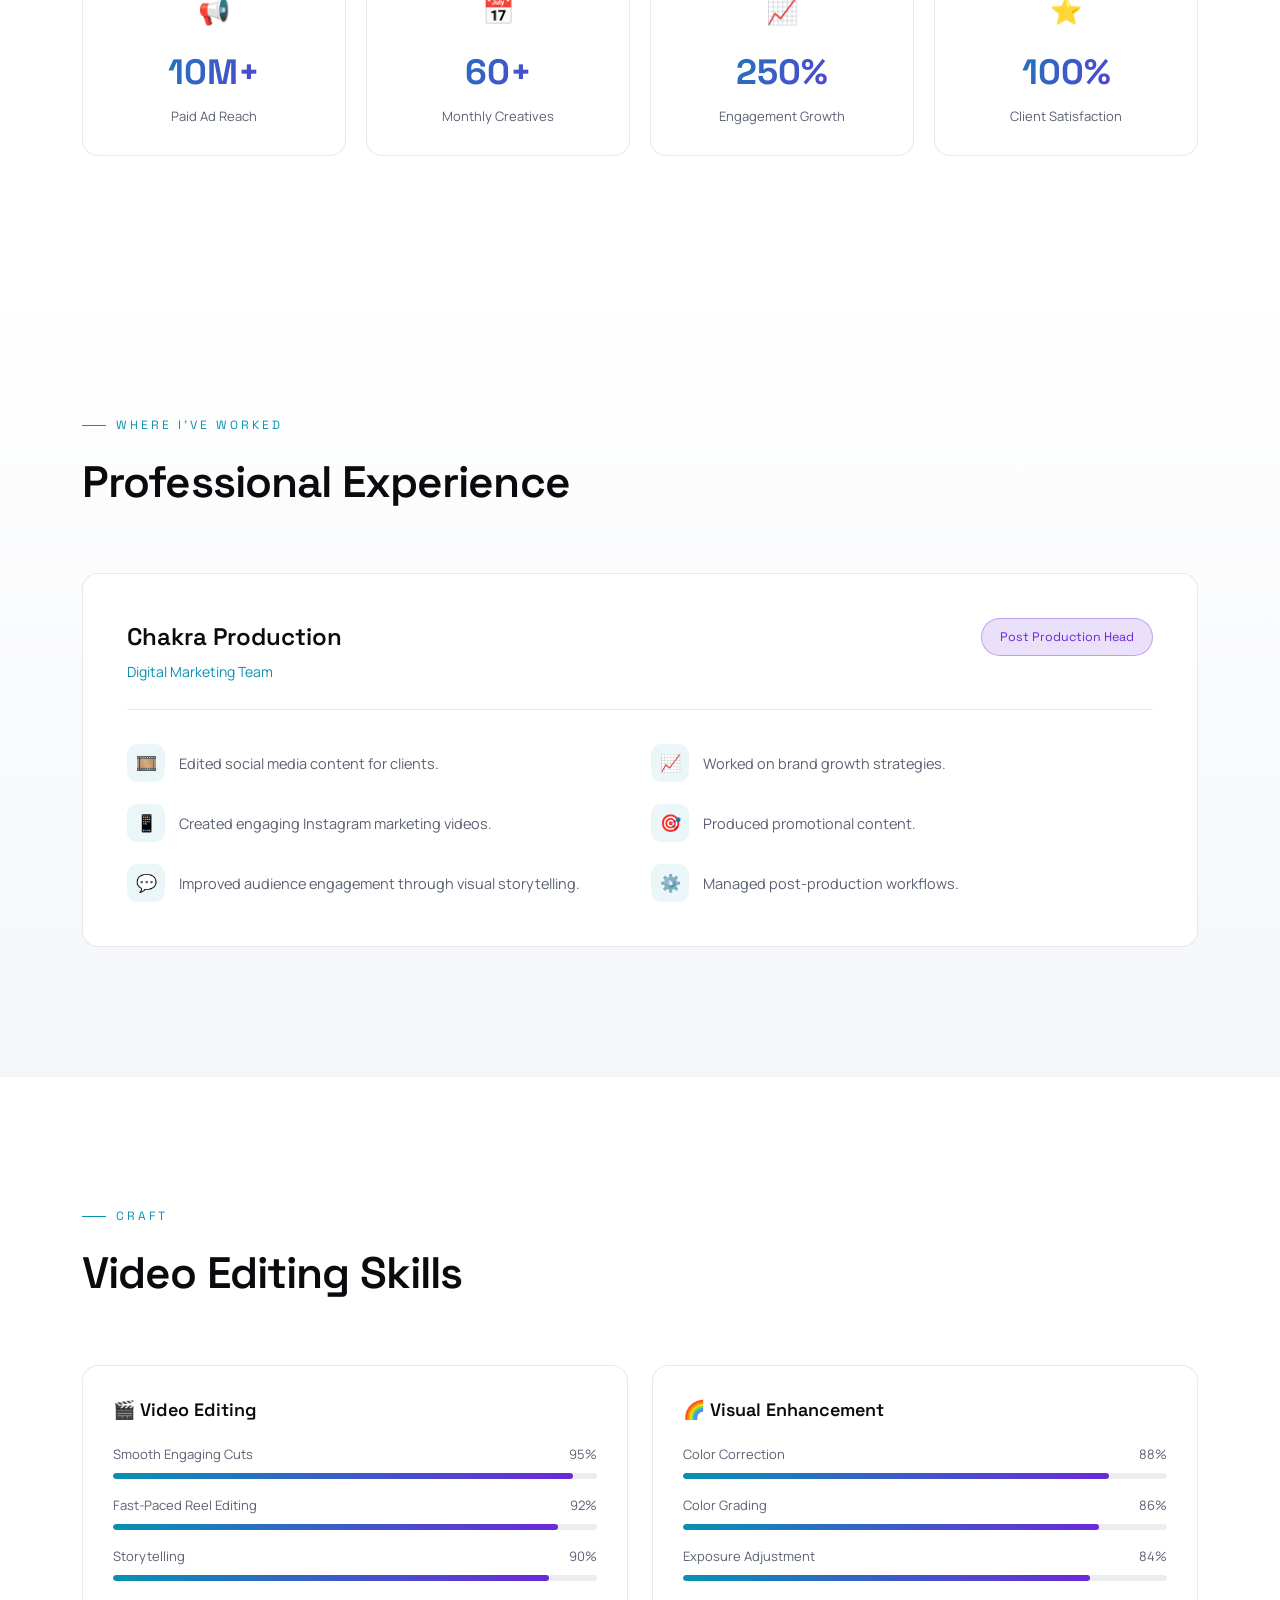
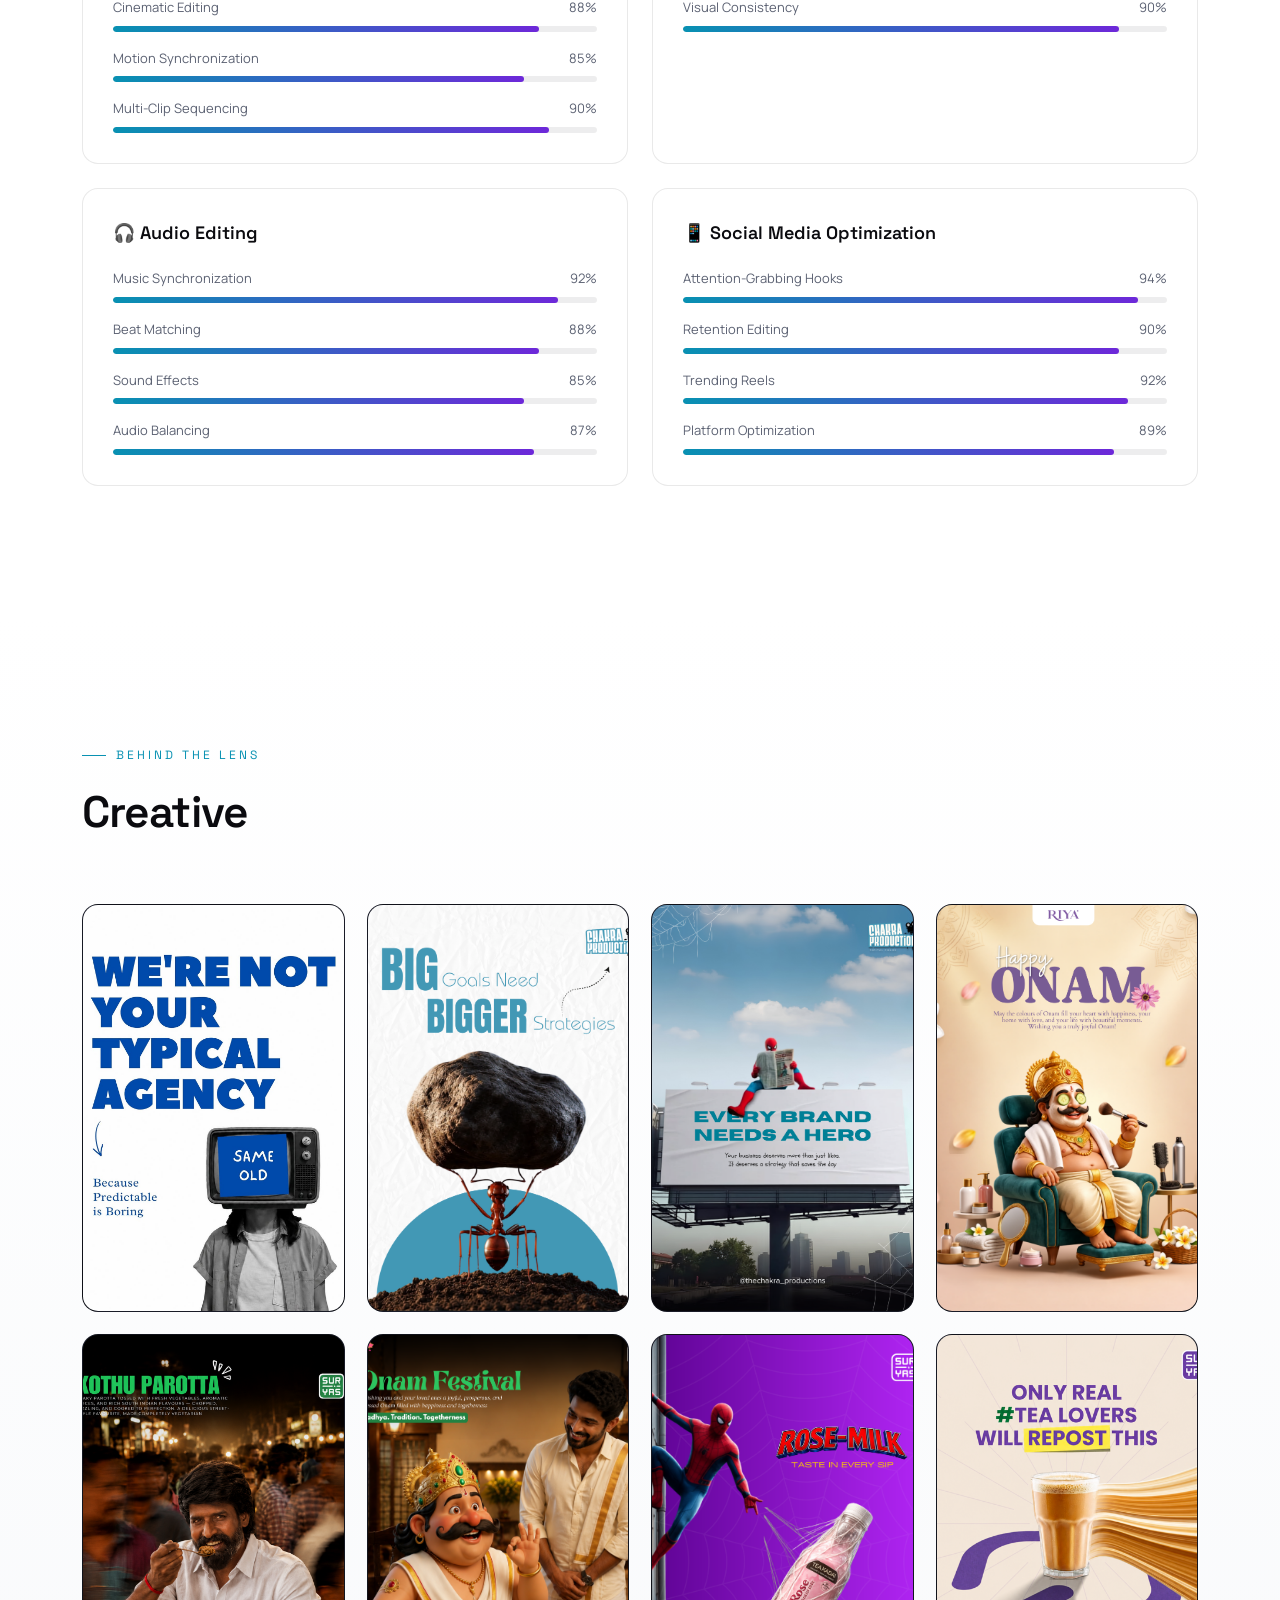
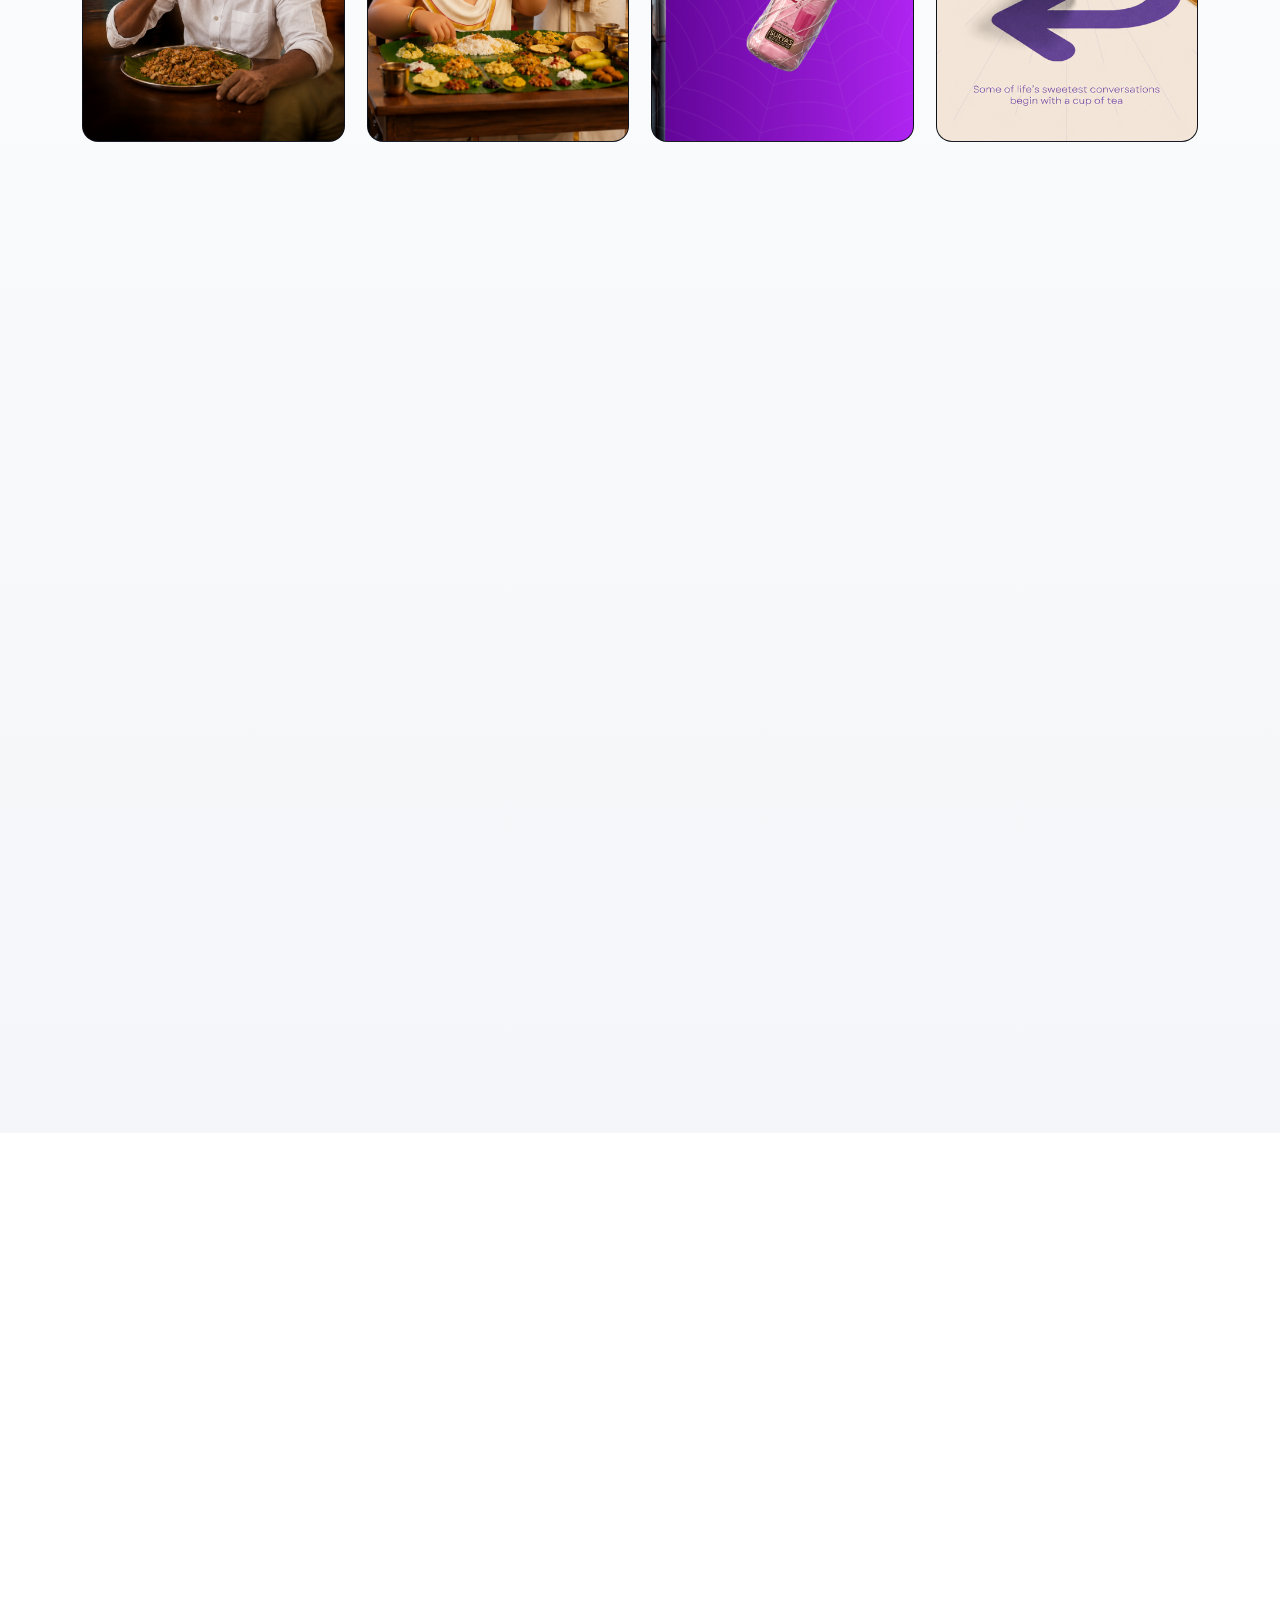
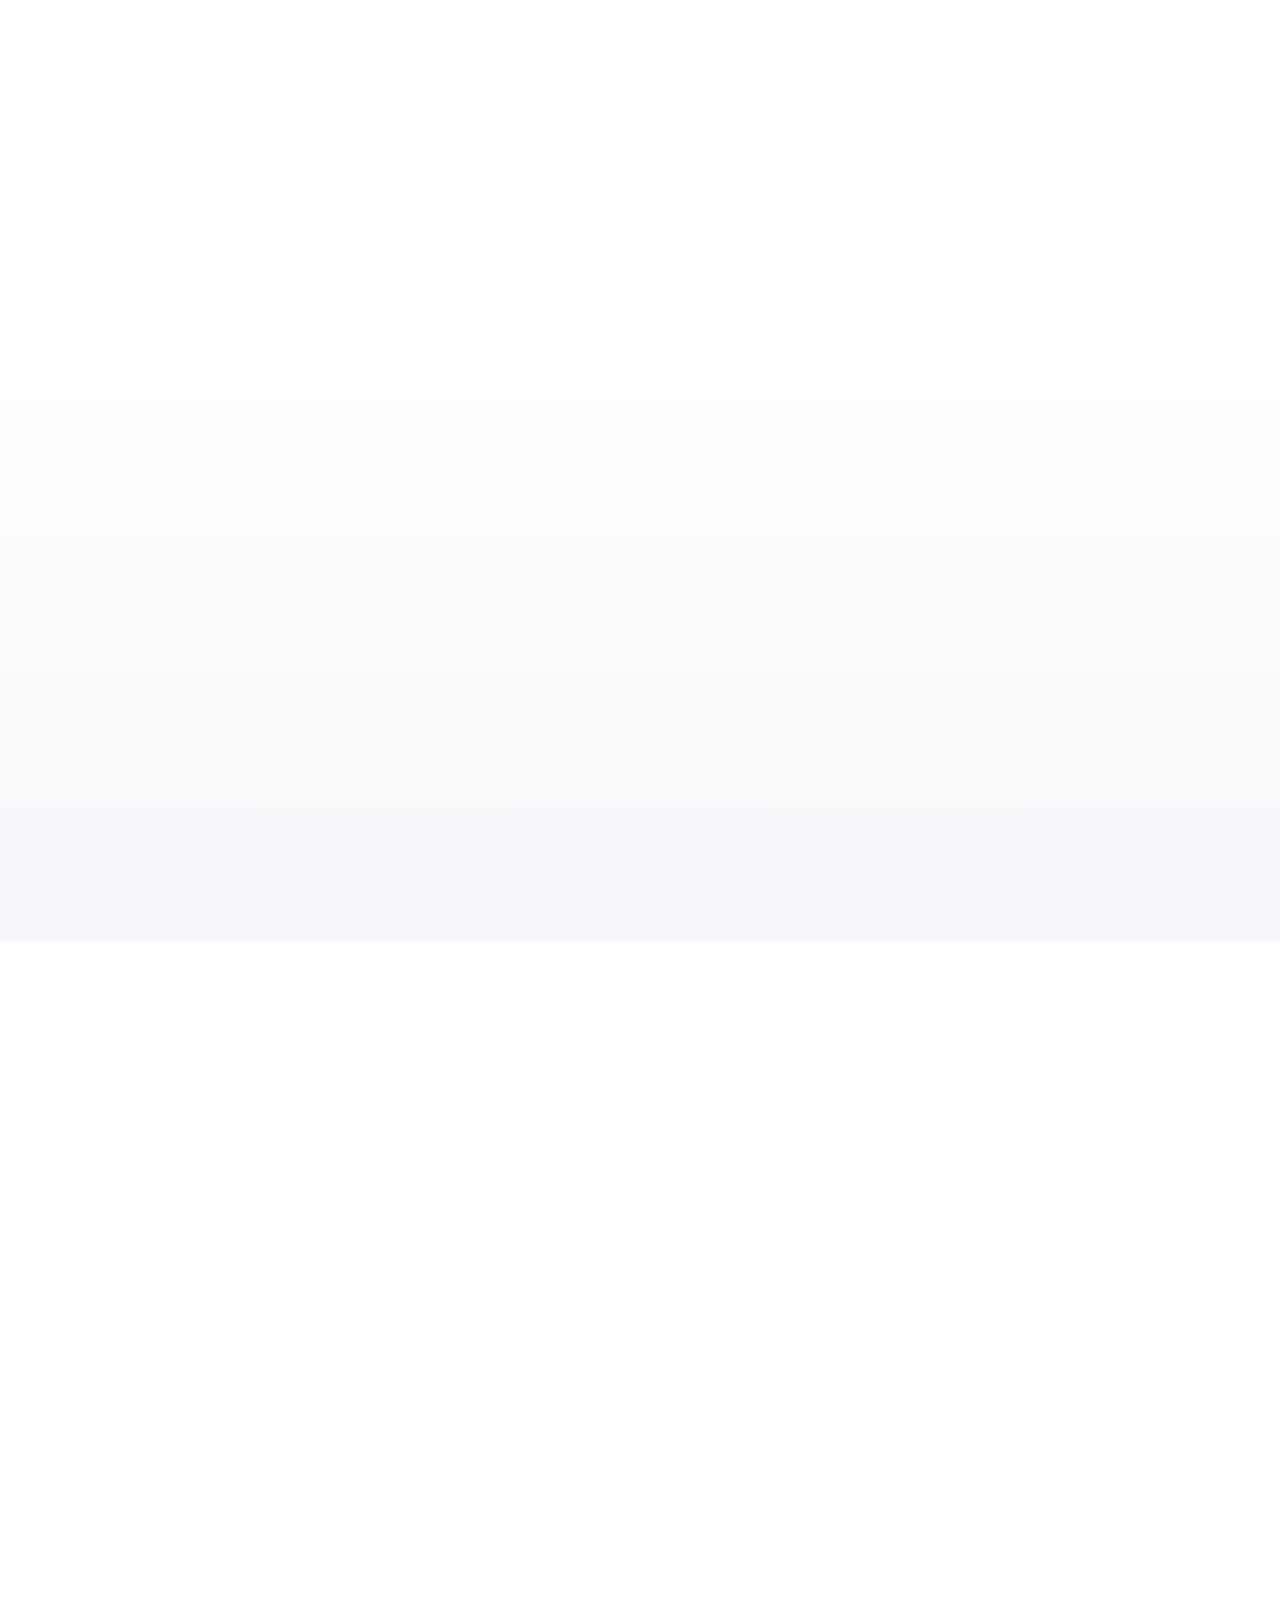
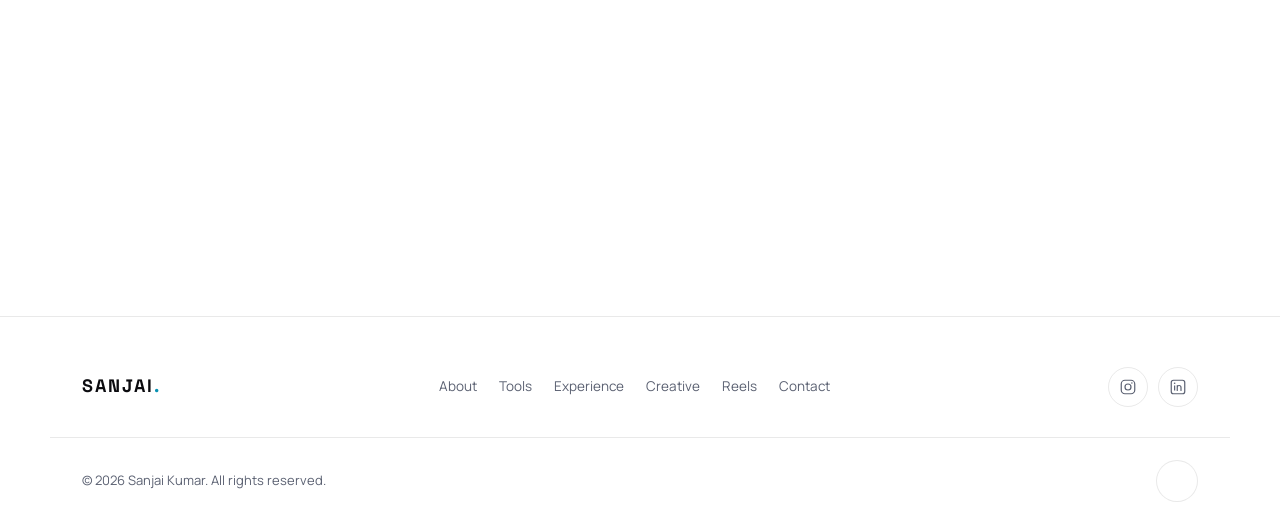
==== commit 9e235179: "recorrect" ====
--- a/Sanjai_portfolio-master/index.html
+++ b/Sanjai_portfolio-master/index.html
@@ -49,7 +49,7 @@
     <a href="#tools" class="mobile-link">Tools</a>
     <a href="#impact" class="mobile-link">Impact</a>
     <a href="#experience" class="mobile-link">Experience</a>
-    <a href="#photography" class="mobile-link">Photography</a>
+    <a href="#creative" class="mobile-link">Creative</a>
     <a href="#reels" class="mobile-link">Reels</a>
     <a href="#education" class="mobile-link">Education</a>
     <a href="#contact" class="mobile-link">Contact</a>
@@ -92,14 +92,14 @@
         </p>
 
         <div class="hero__actions">
-          <a href="#photography" class="btn btn--primary">
+          <a href="#creative" class="btn btn--primary">
             <span>View My Work</span>
           </a>
           <a href="#contact" class="btn btn--secondary">Let's Connect</a>
         </div>
 
         <div class="hero__socials">
-          <a href="https://www.instagram.com/reel/Dc3bIf0z7xd/?stkn=MTk1MXRyc2xhNHh6OA==" target="_blank" rel="noopener" aria-label="Instagram" class="social-icon">
+          <a href="https://www.instagram.com/sanju_.visuals?stkn=emM2bzV3Z3NiY2Ex" target="_blank" rel="noopener" aria-label="Instagram" class="social-icon">
             <svg viewBox="0 0 24 24" fill="none"><rect x="3" y="3" width="18" height="18" rx="5" stroke="currentColor" stroke-width="1.6"/><circle cx="12" cy="12" r="4" stroke="currentColor" stroke-width="1.6"/><circle cx="17.2" cy="6.8" r="1" fill="currentColor"/></svg>
           </a>
           <a href="https://linkedin.com/" target="_blank" rel="noopener" aria-label="LinkedIn" class="social-icon">
@@ -275,7 +275,7 @@
   <section class="section section--alt" id="Creative">
     <div class="section__inner">
       <p class="eyebrow" data-reveal="up">Behind The Lens</p>
-      <h2 class="section__title" data-reveal="up">Photography</h2>
+      <h2 class="section__title" data-reveal="up">Creative</h2>
 
       <div class="gallery" id="gallery">
         <!-- populated by JS -->
@@ -377,13 +377,13 @@
       <a href="#about">About</a>
       <a href="#tools">Tools</a>
       <a href="#experience">Experience</a>
-      <a href="#photography">Photography</a>
+      <a href="#creative">Creative</a>
       <a href="#reels">Reels</a>
       <a href="#contact">Contact</a>
     </nav>
 
     <div class="footer__socials">
-      <a href="https://instagram.com/" target="_blank" rel="noopener" aria-label="Instagram" class="social-icon">
+      <a href="https://www.instagram.com/sanju_.visuals?stkn=emM2bzV3Z3NiY2Ex" target="_blank" rel="noopener" aria-label="Instagram" class="social-icon">
         <svg viewBox="0 0 24 24" fill="none"><rect x="3" y="3" width="18" height="18" rx="5" stroke="currentColor" stroke-width="1.6"/><circle cx="12" cy="12" r="4" stroke="currentColor" stroke-width="1.6"/><circle cx="17.2" cy="6.8" r="1" fill="currentColor"/></svg>
       </a>
       <a href="https://linkedin.com/" target="_blank" rel="noopener" aria-label="LinkedIn" class="social-icon">
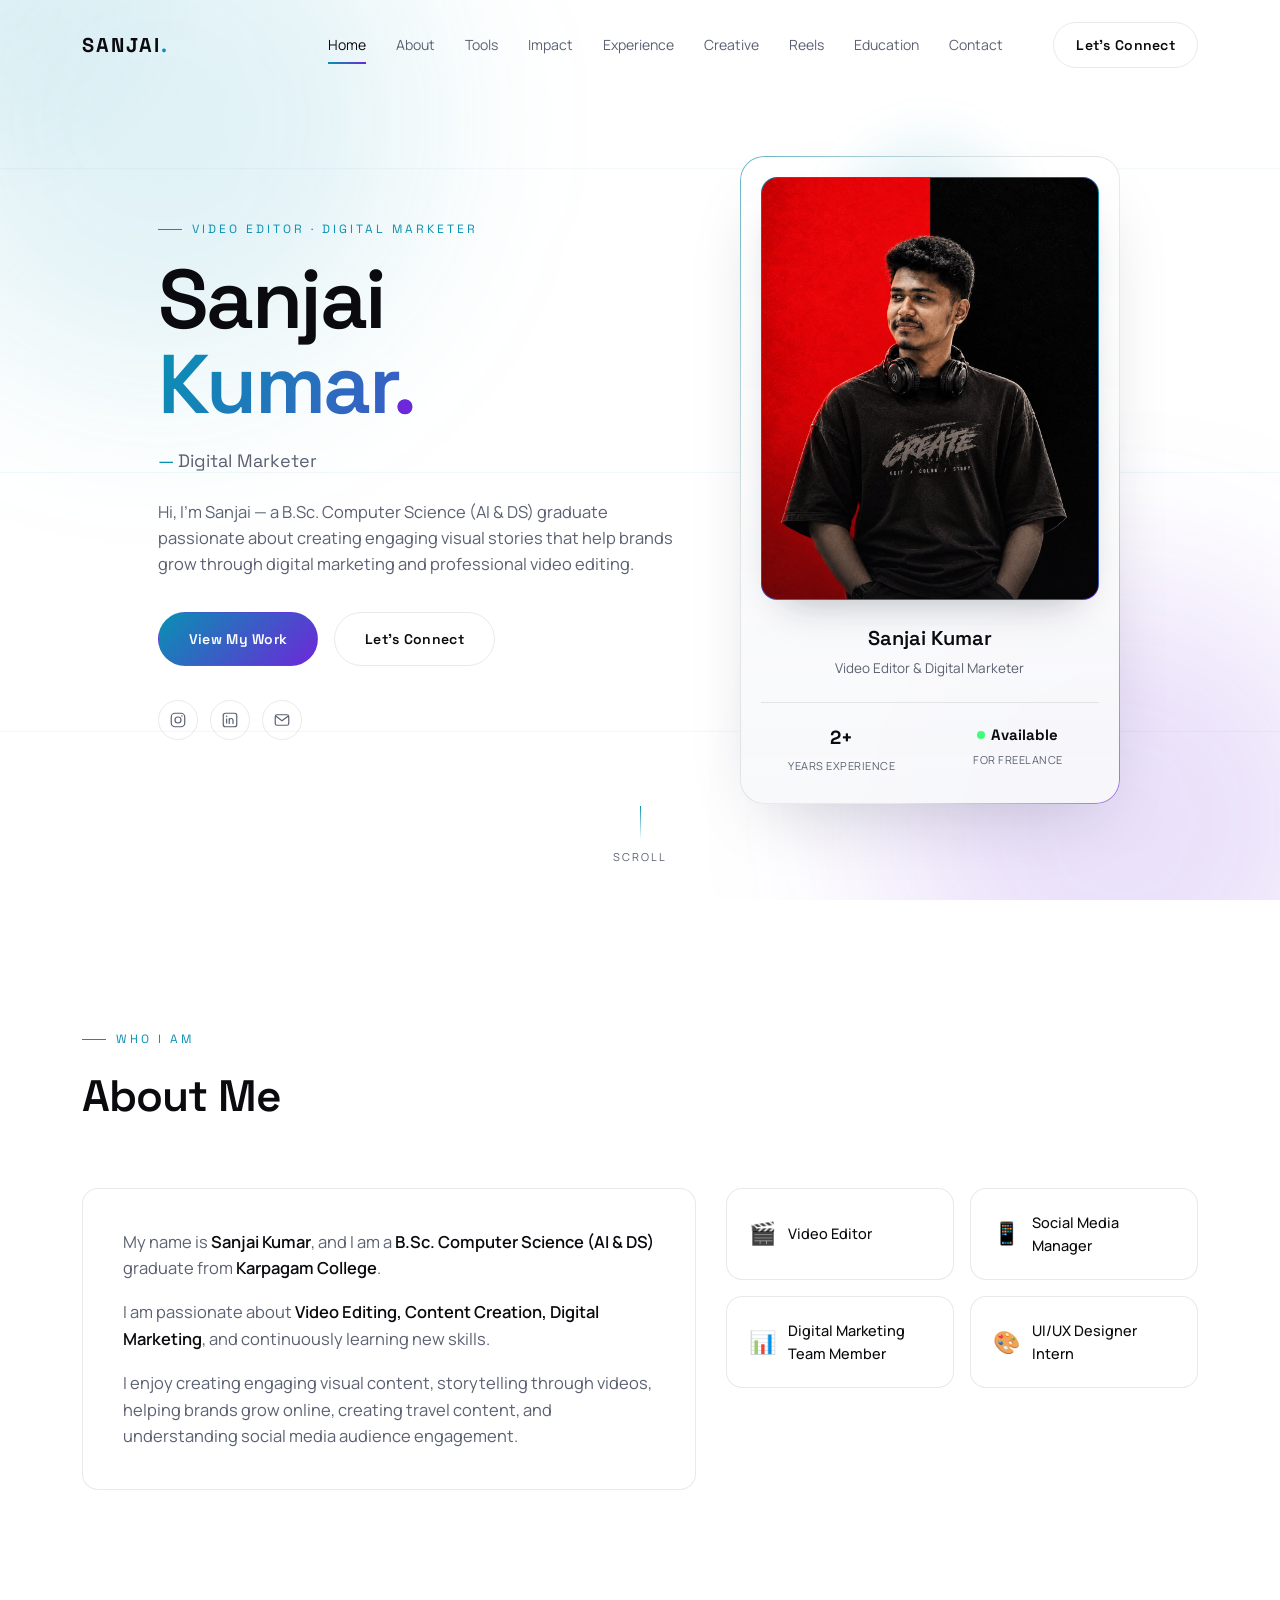
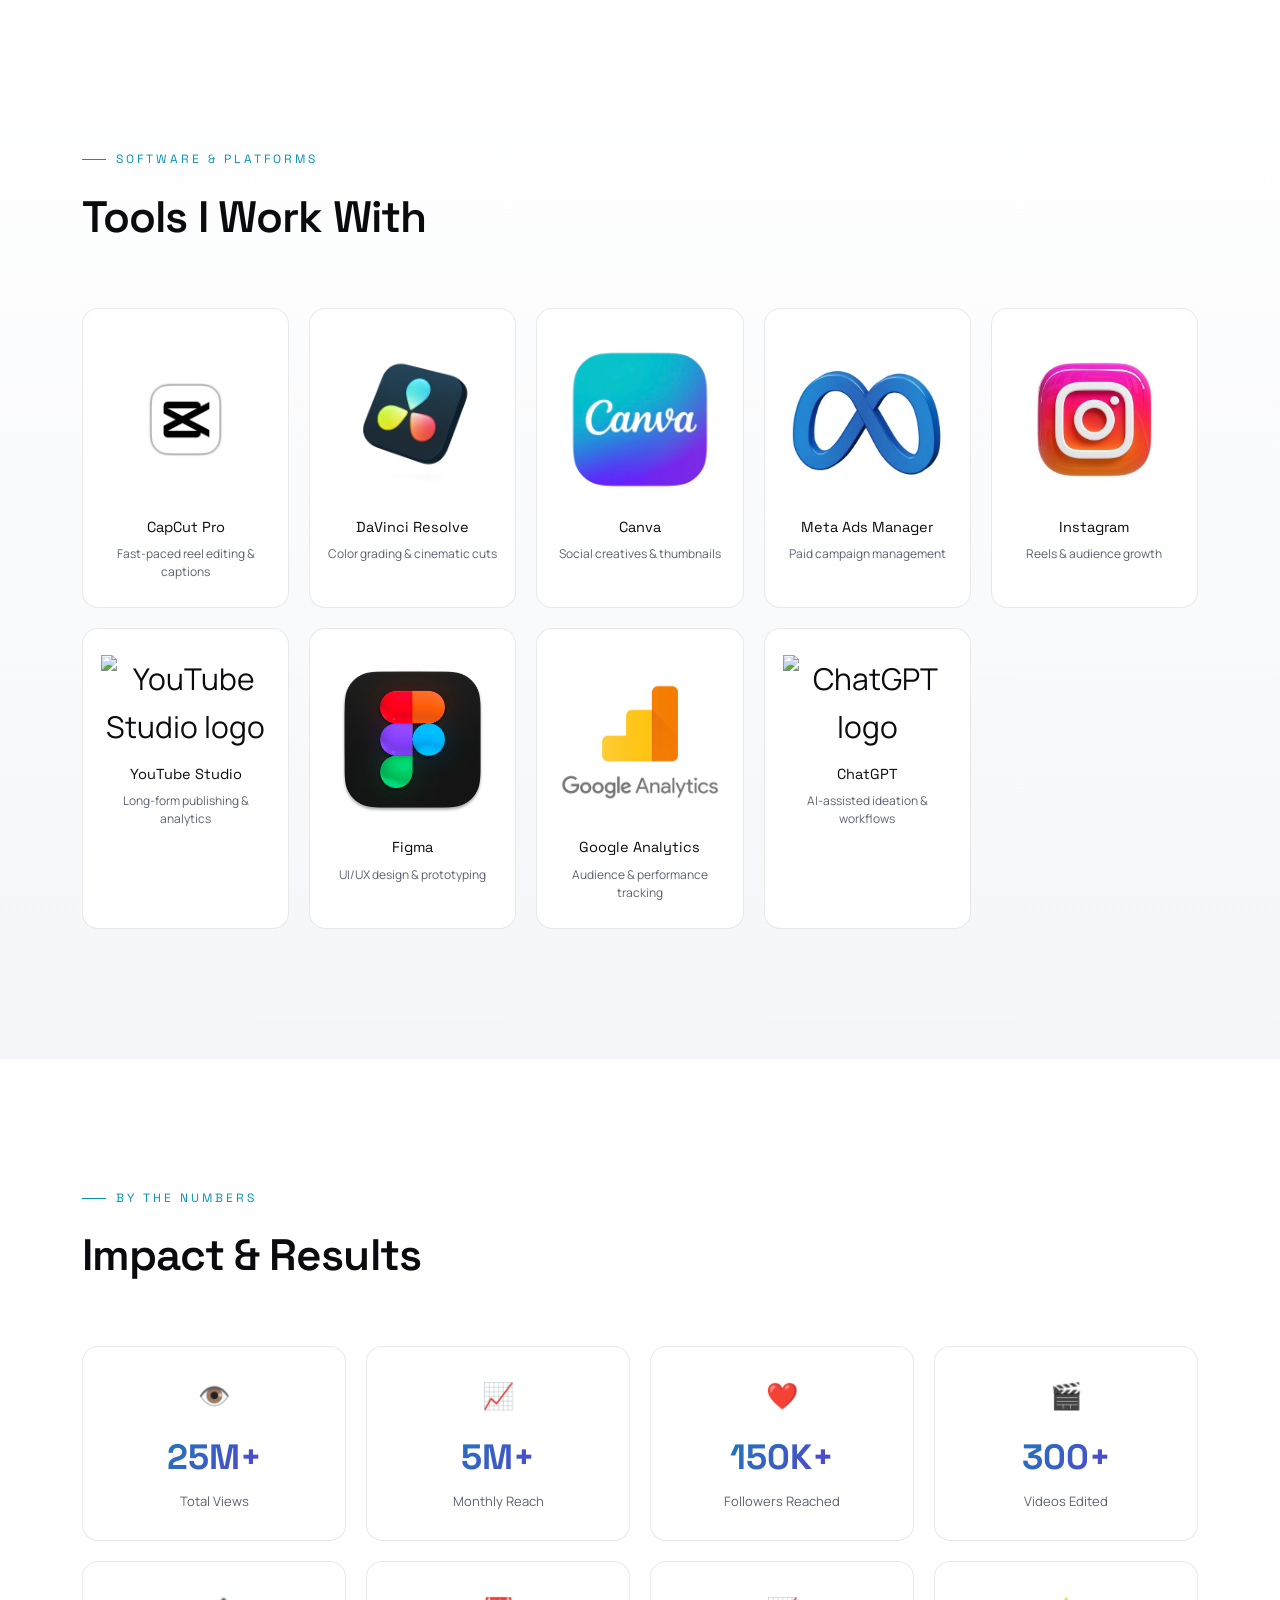
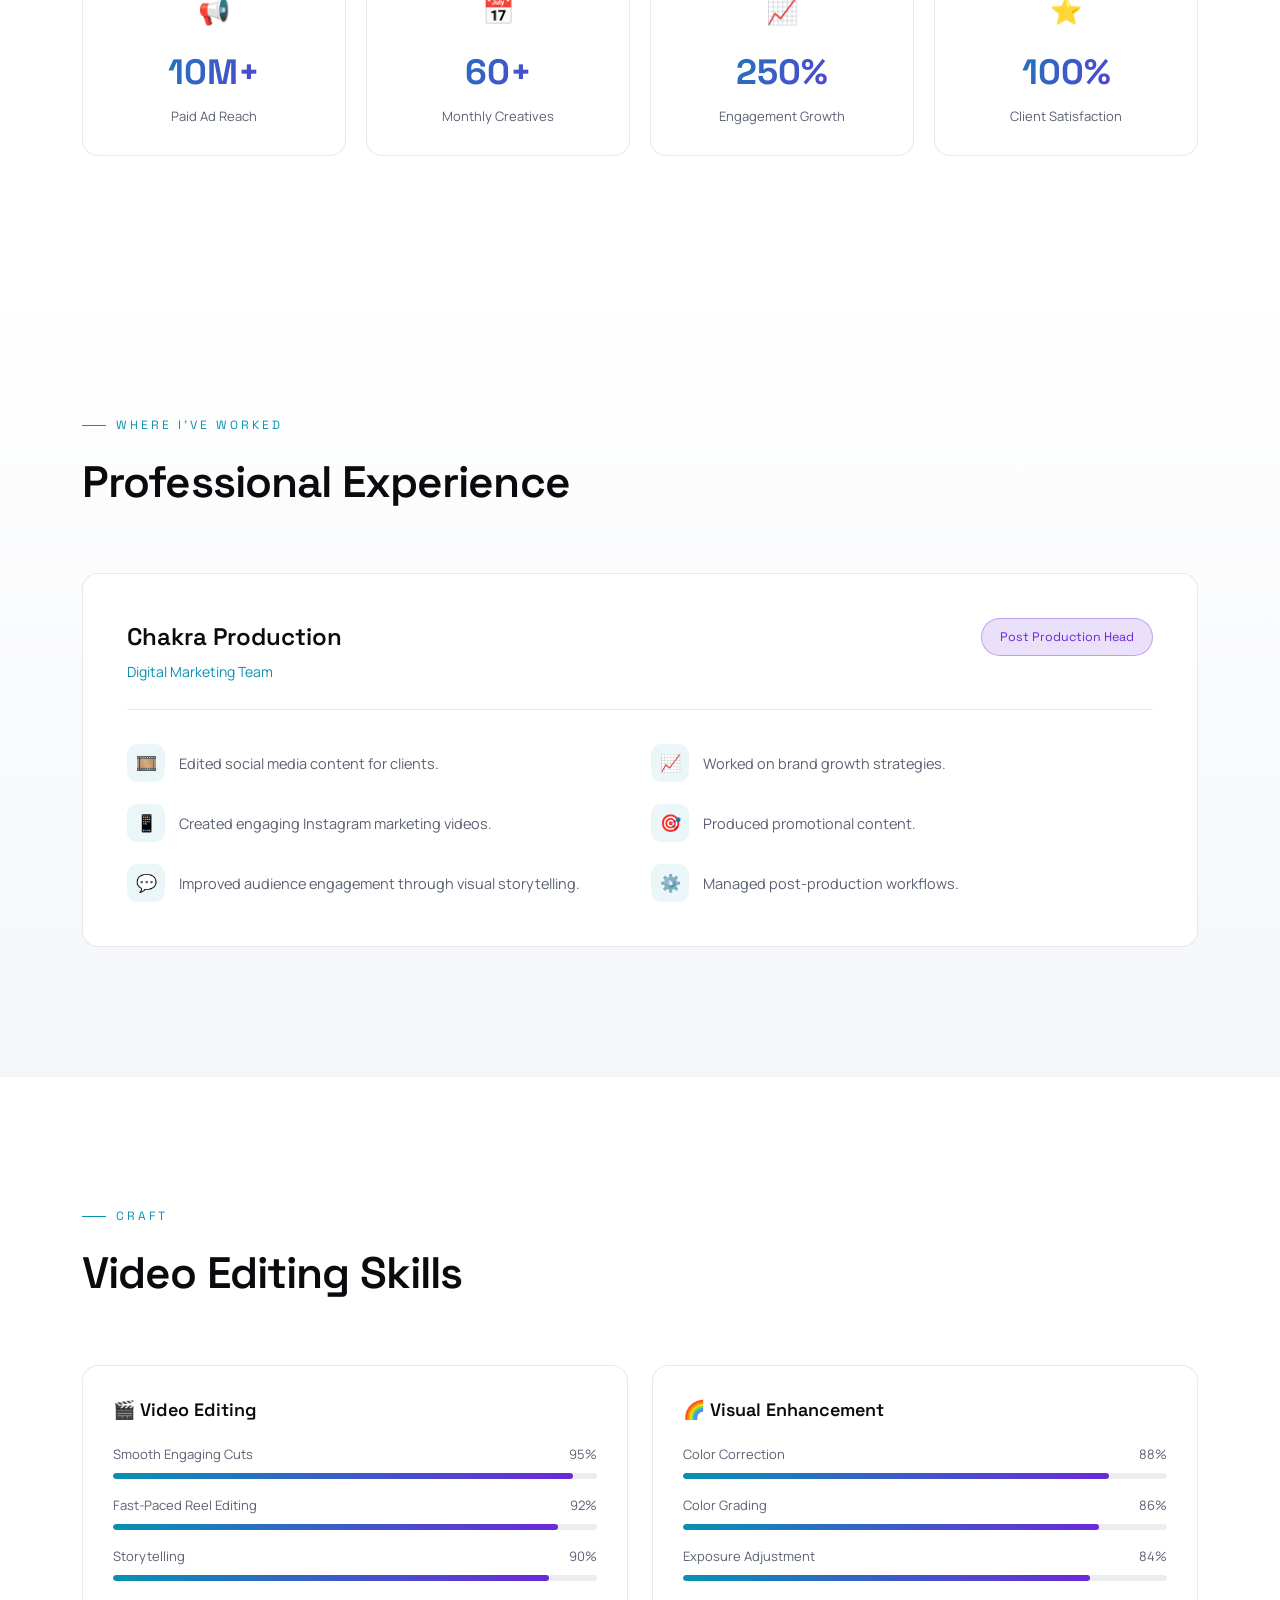
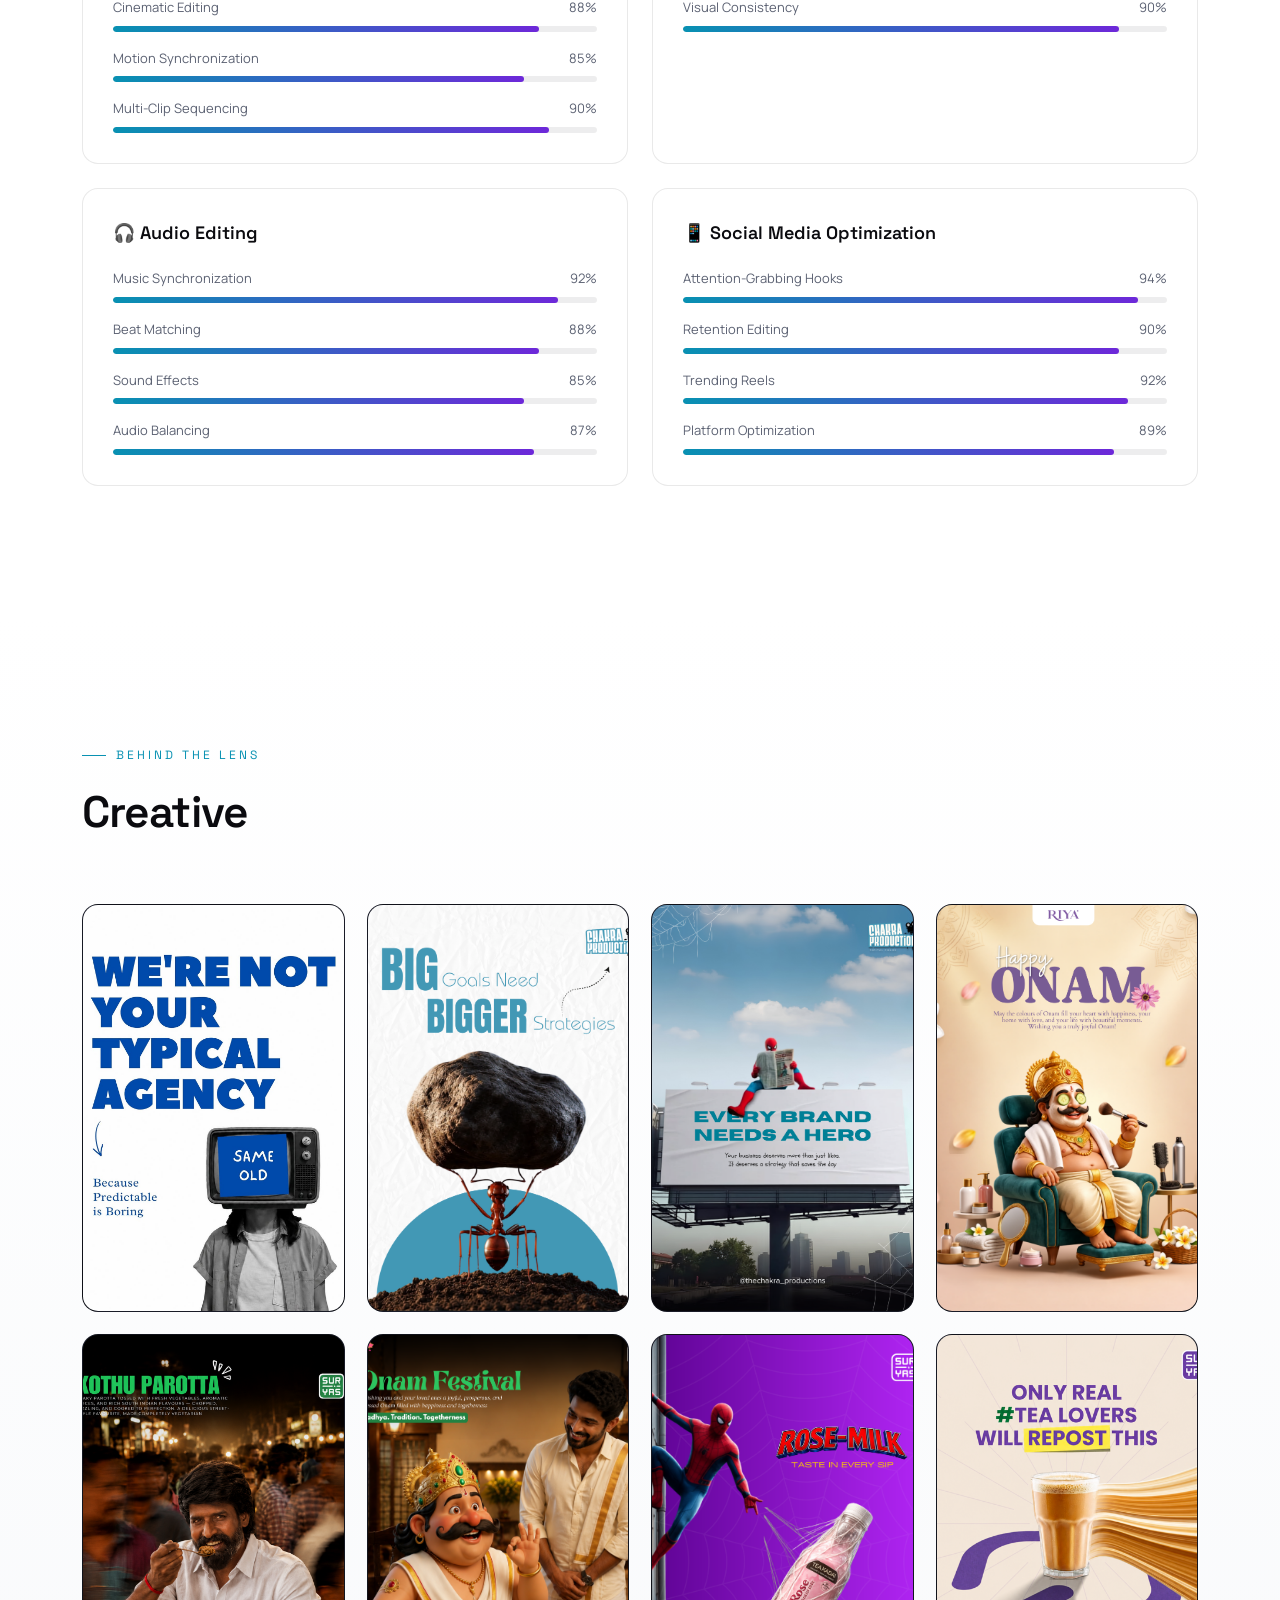
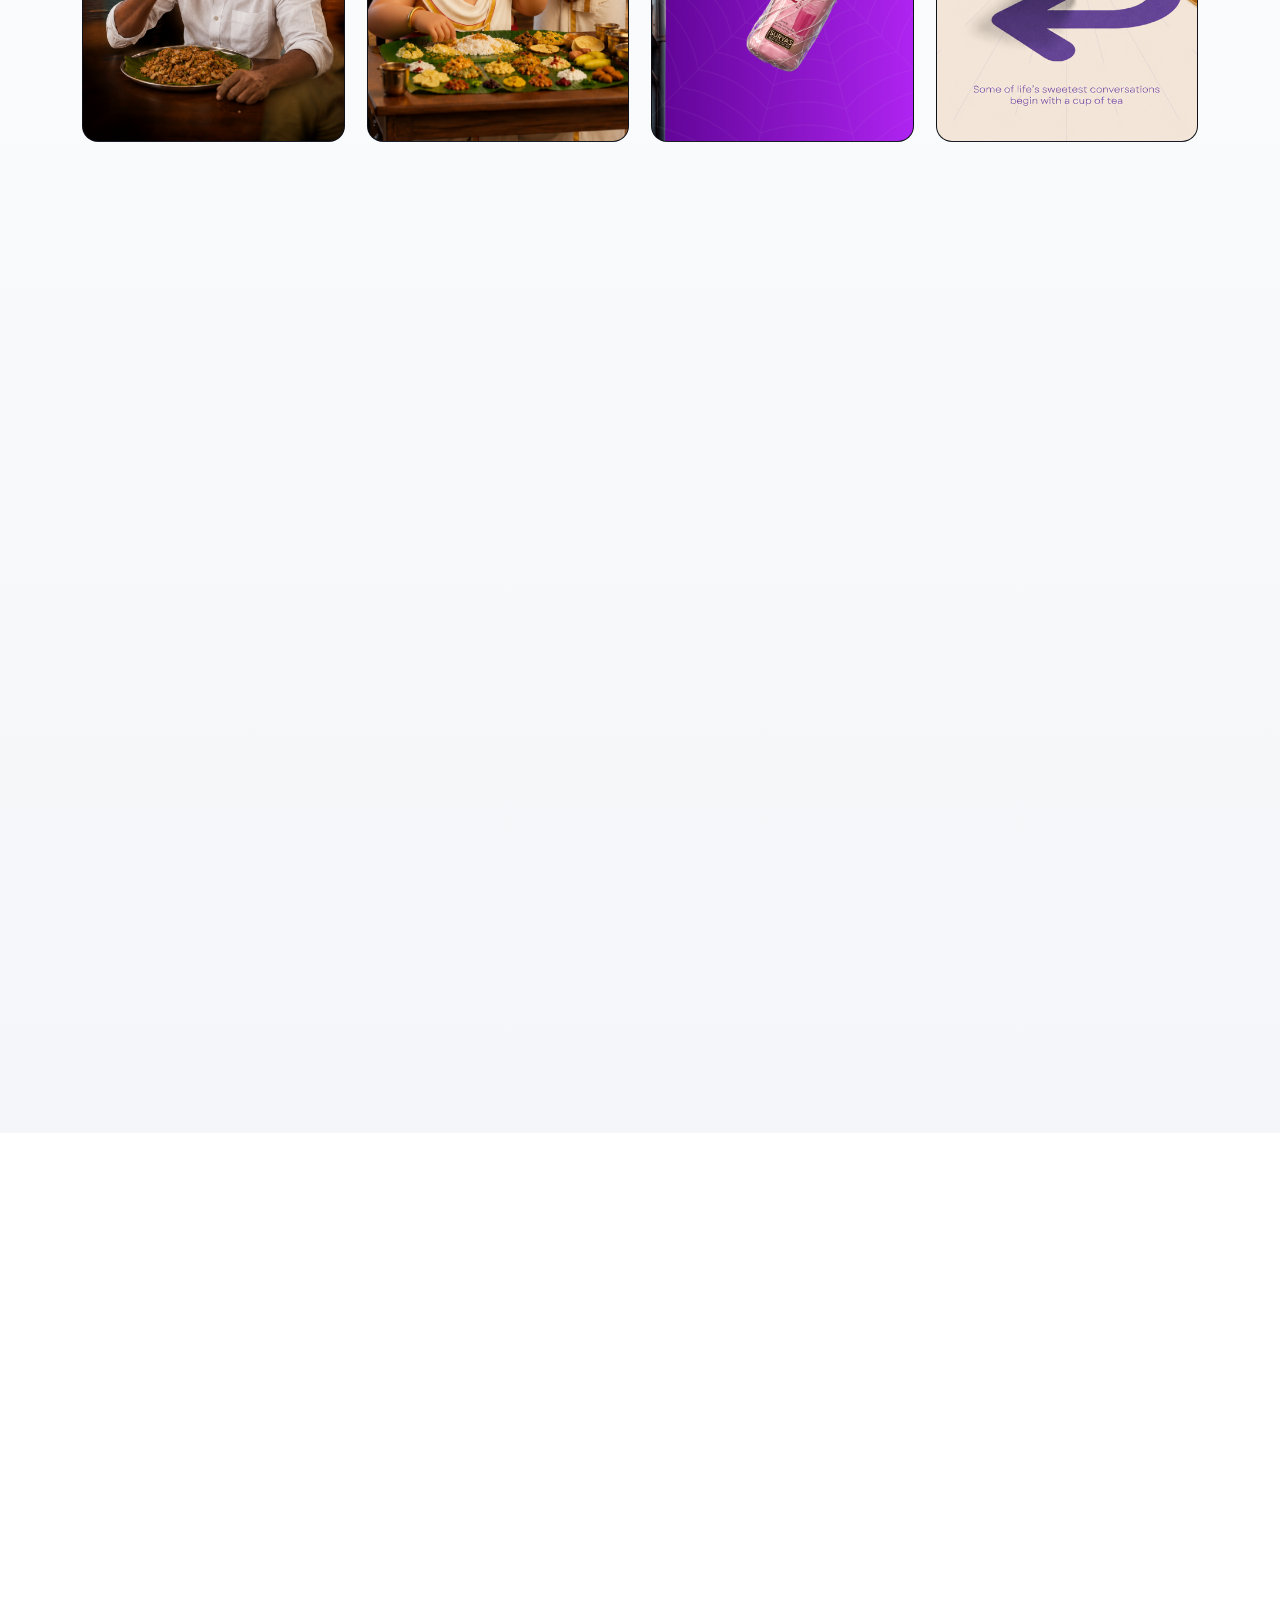
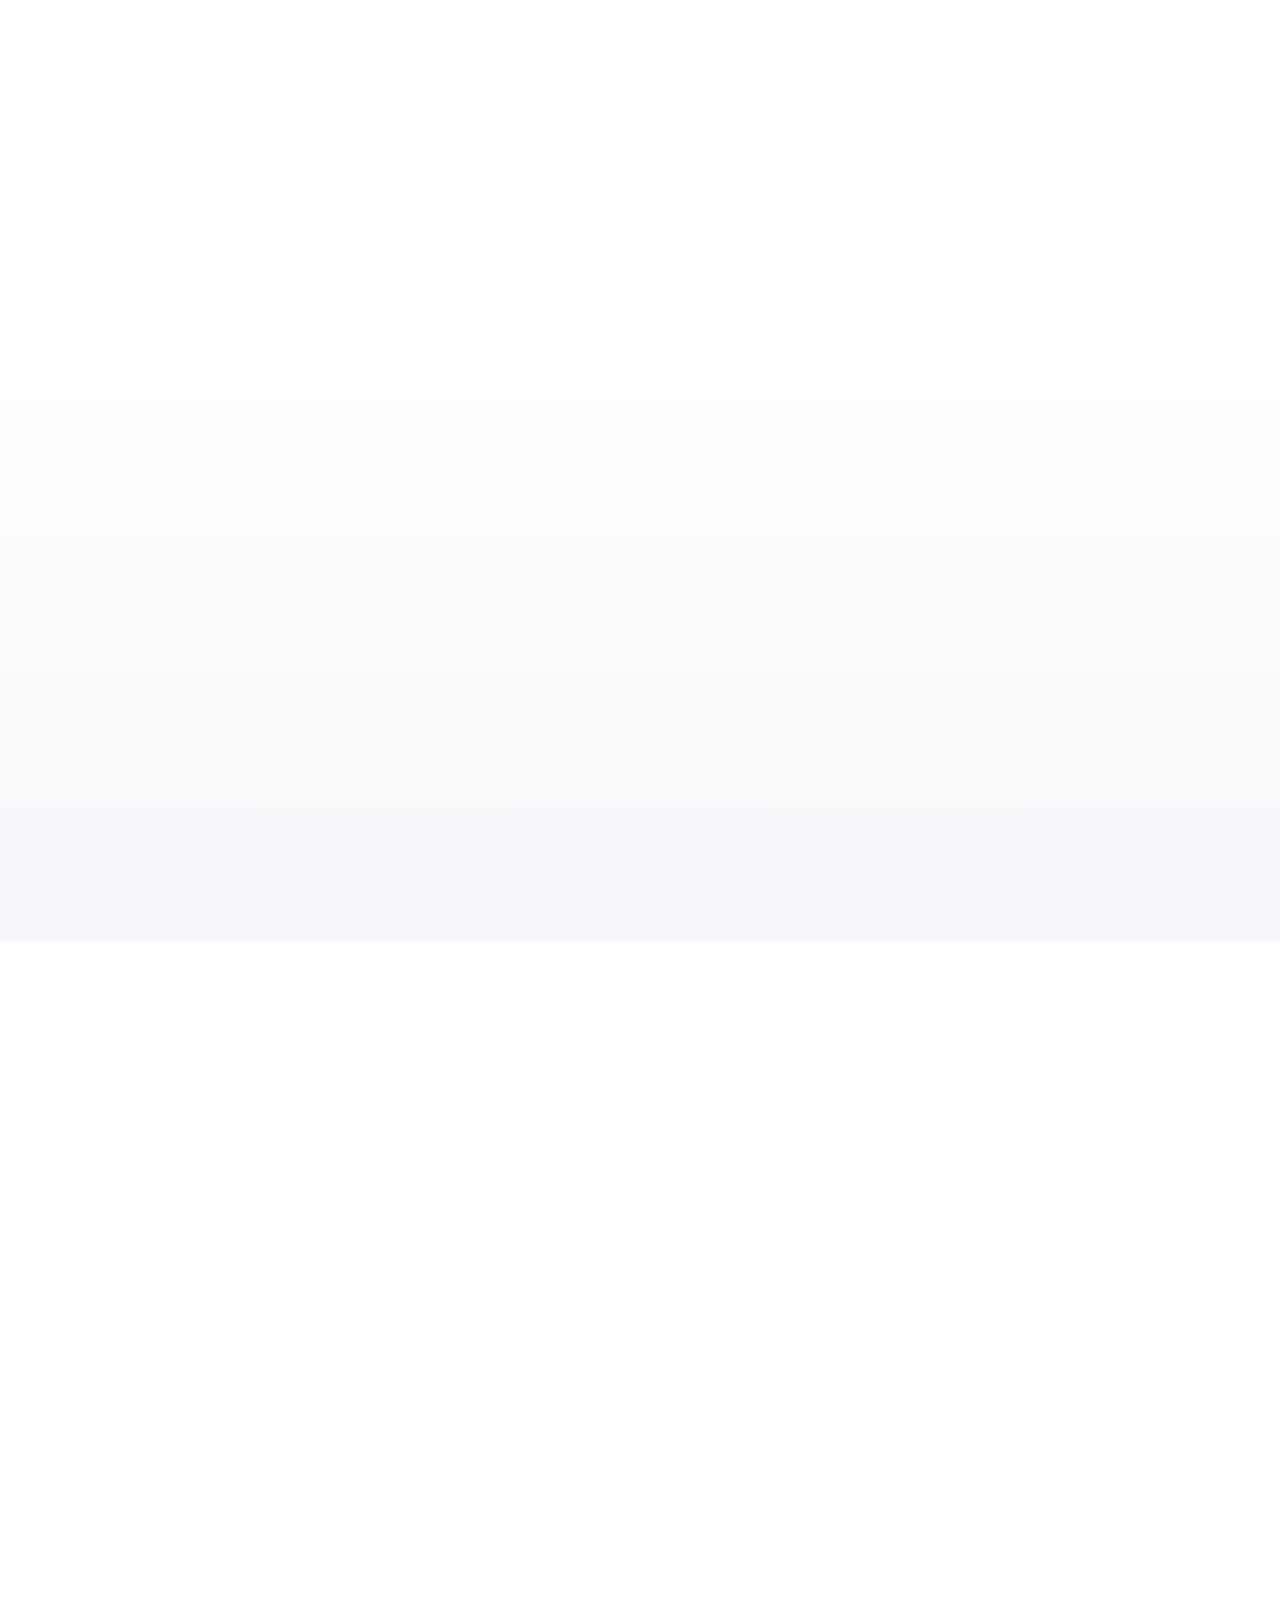
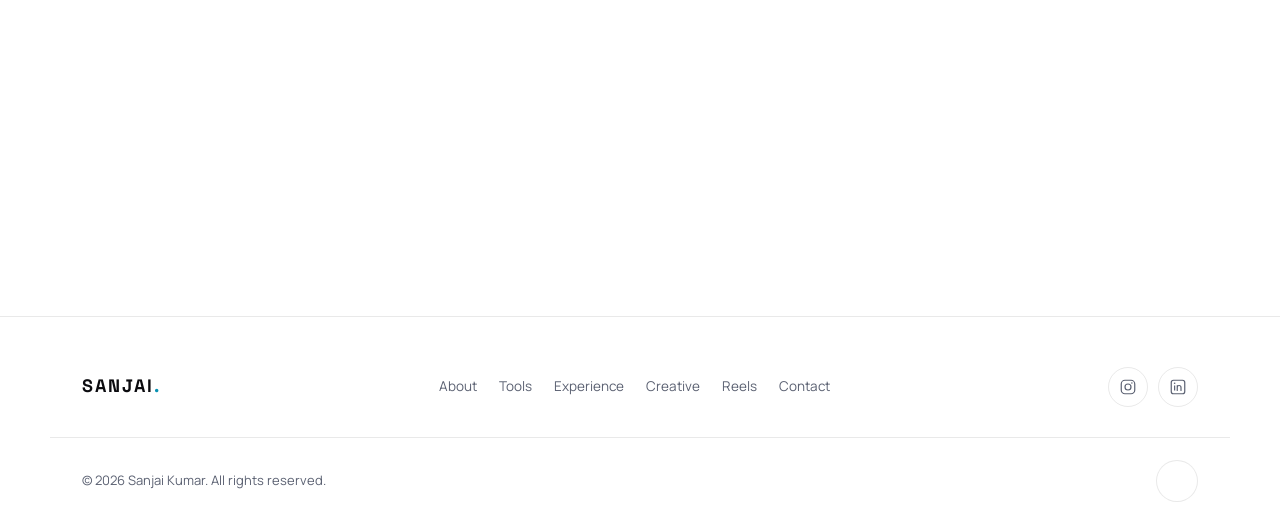
==== commit 2deb7def: "changing nav" ====
--- a/Sanjai_portfolio-master/index.html
+++ b/Sanjai_portfolio-master/index.html
@@ -29,7 +29,7 @@
       <a href="#tools" class="nav-link">Tools</a>
       <a href="#impact" class="nav-link">Impact</a>
       <a href="#experience" class="nav-link">Experience</a>
-      <a href="#photography" class="nav-link">Photography</a>
+      <a href="#creative" class="nav-link">Creative</a>
       <a href="#reels" class="nav-link">Reels</a>
       <a href="#education" class="nav-link">Education</a>
       <a href="#contact" class="nav-link">Contact</a>
